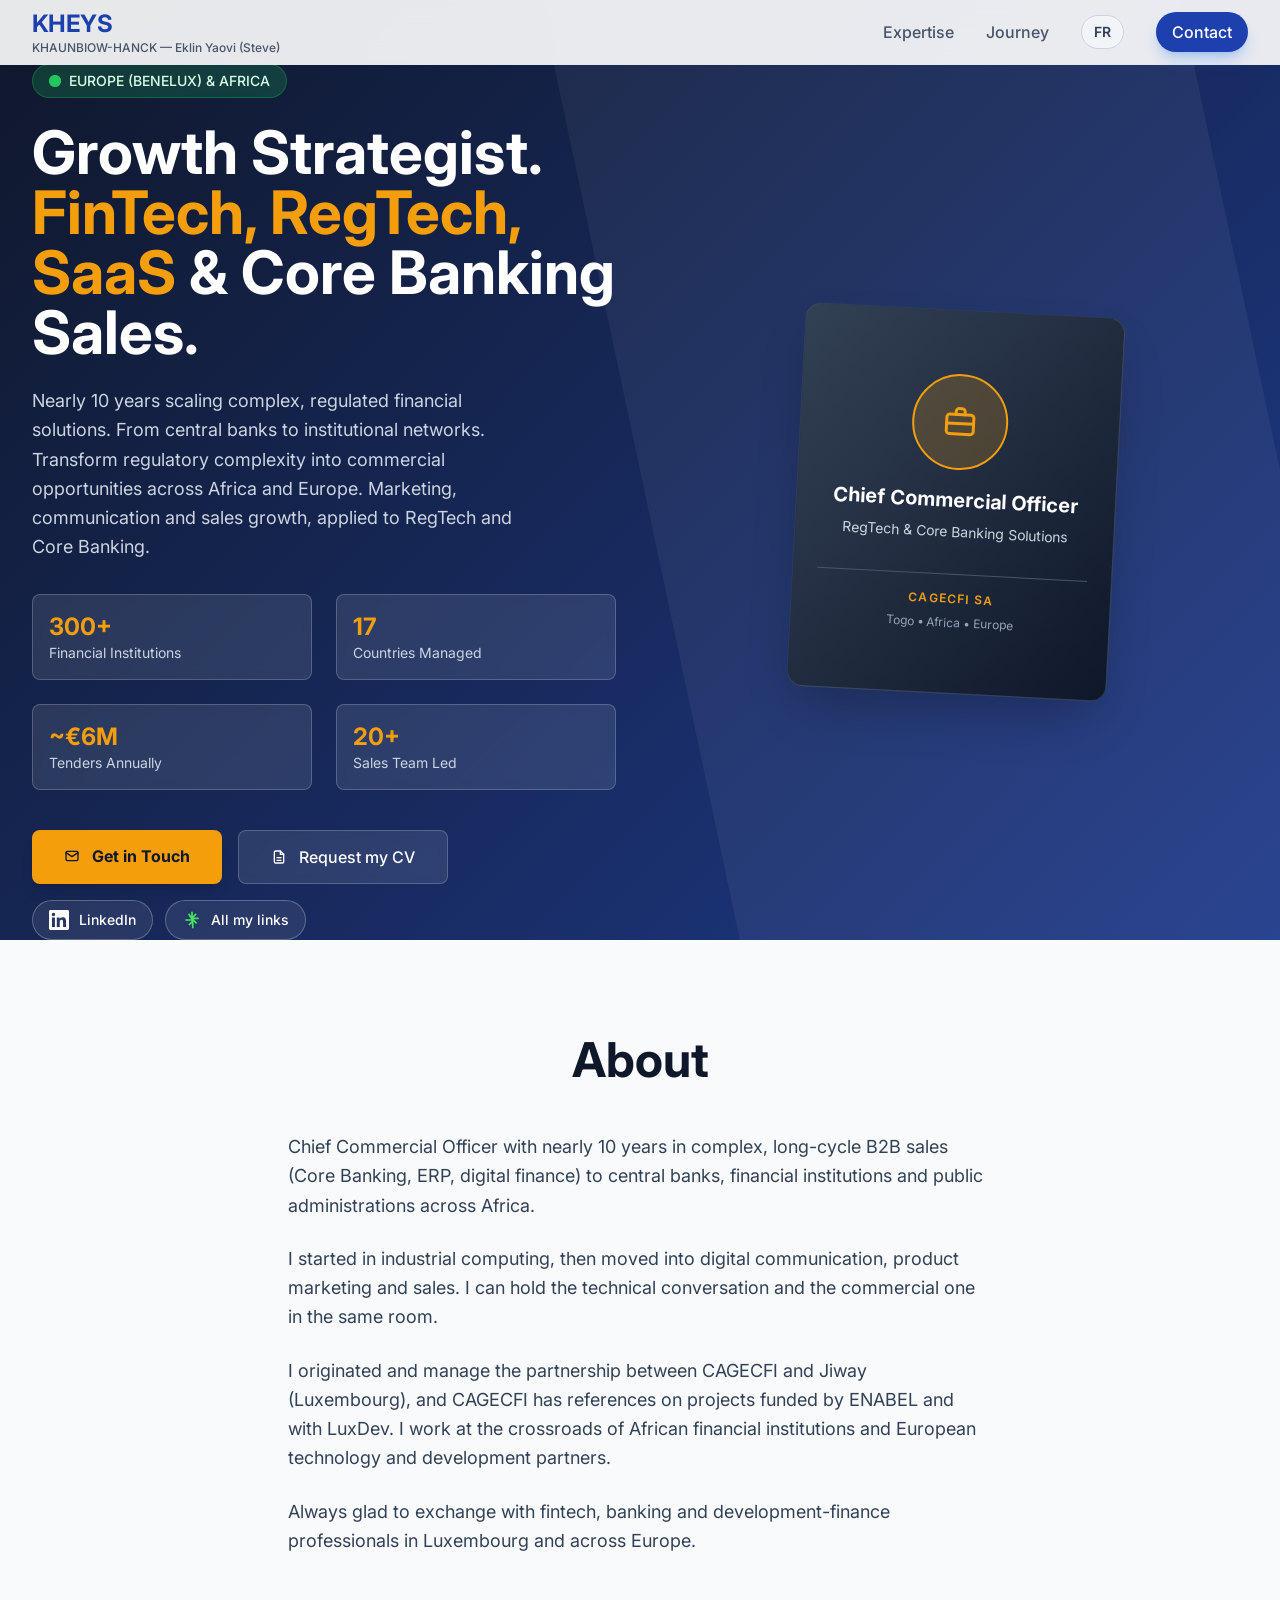
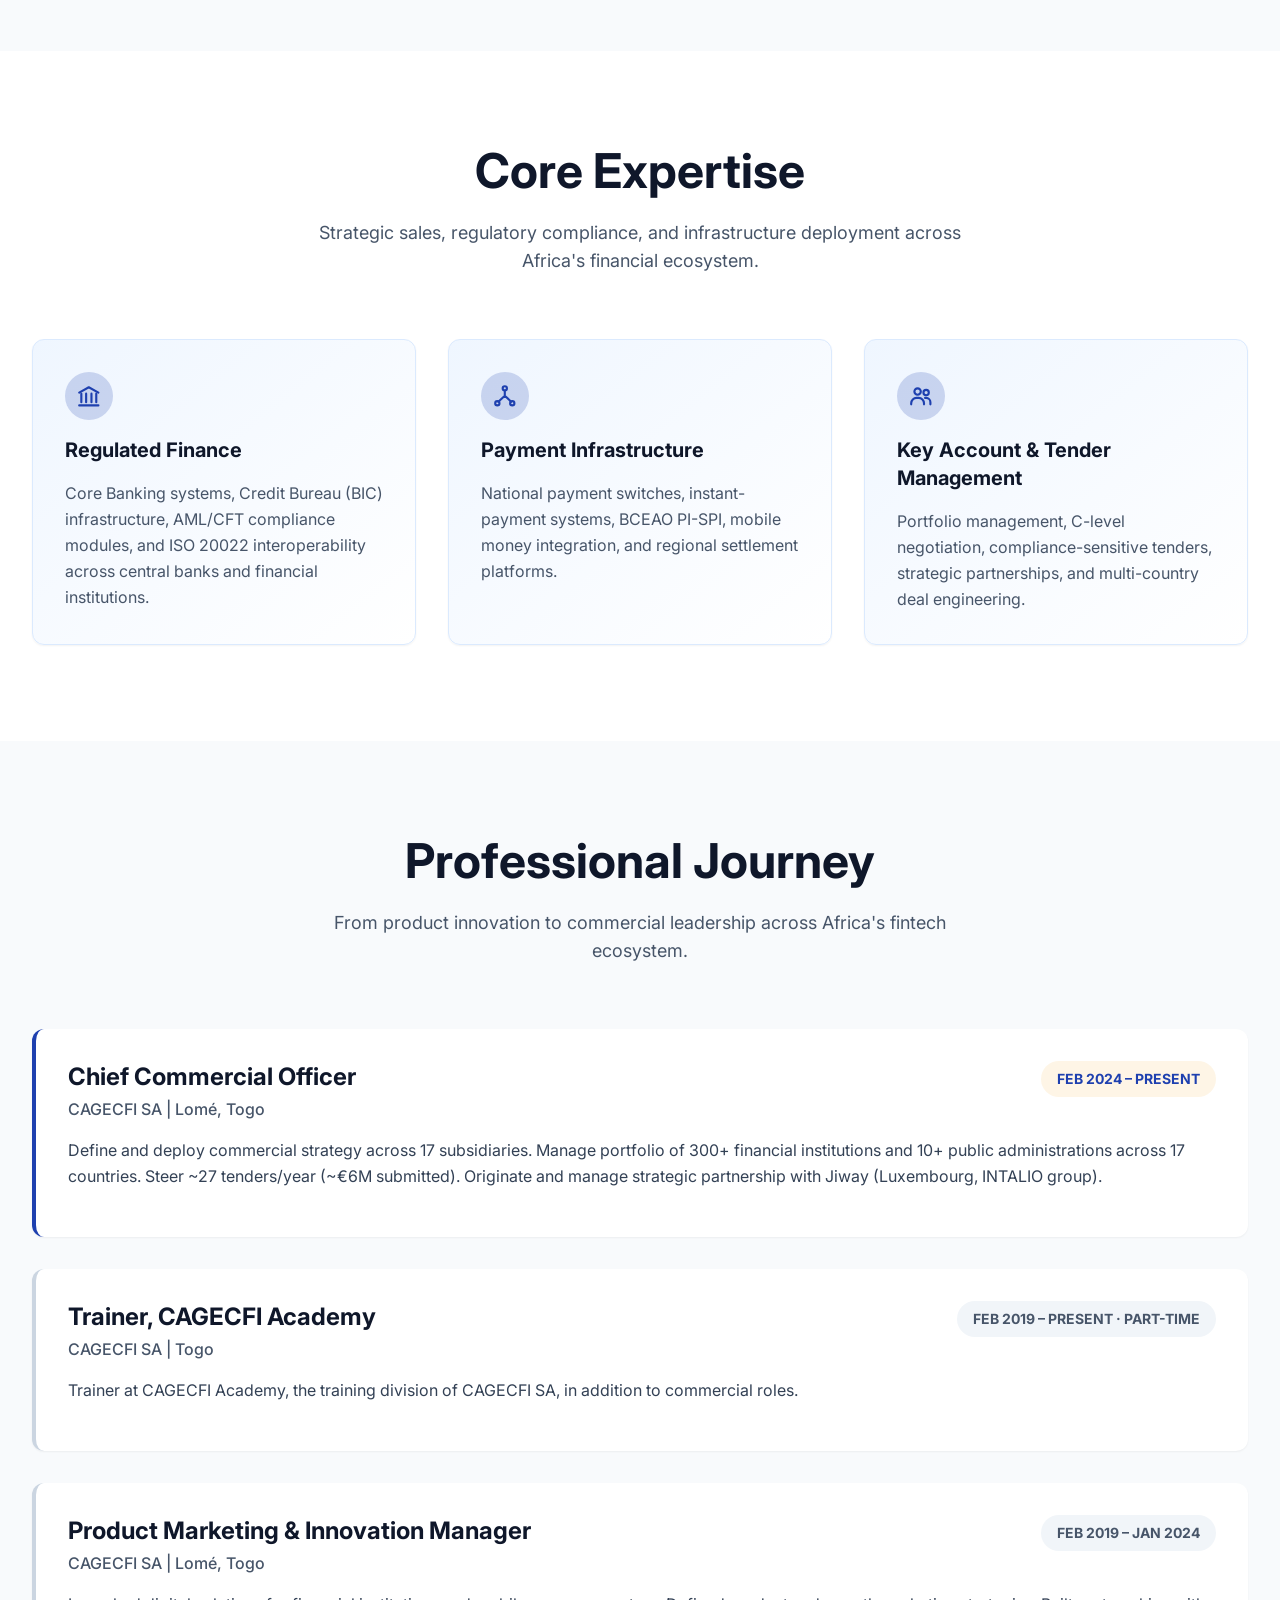
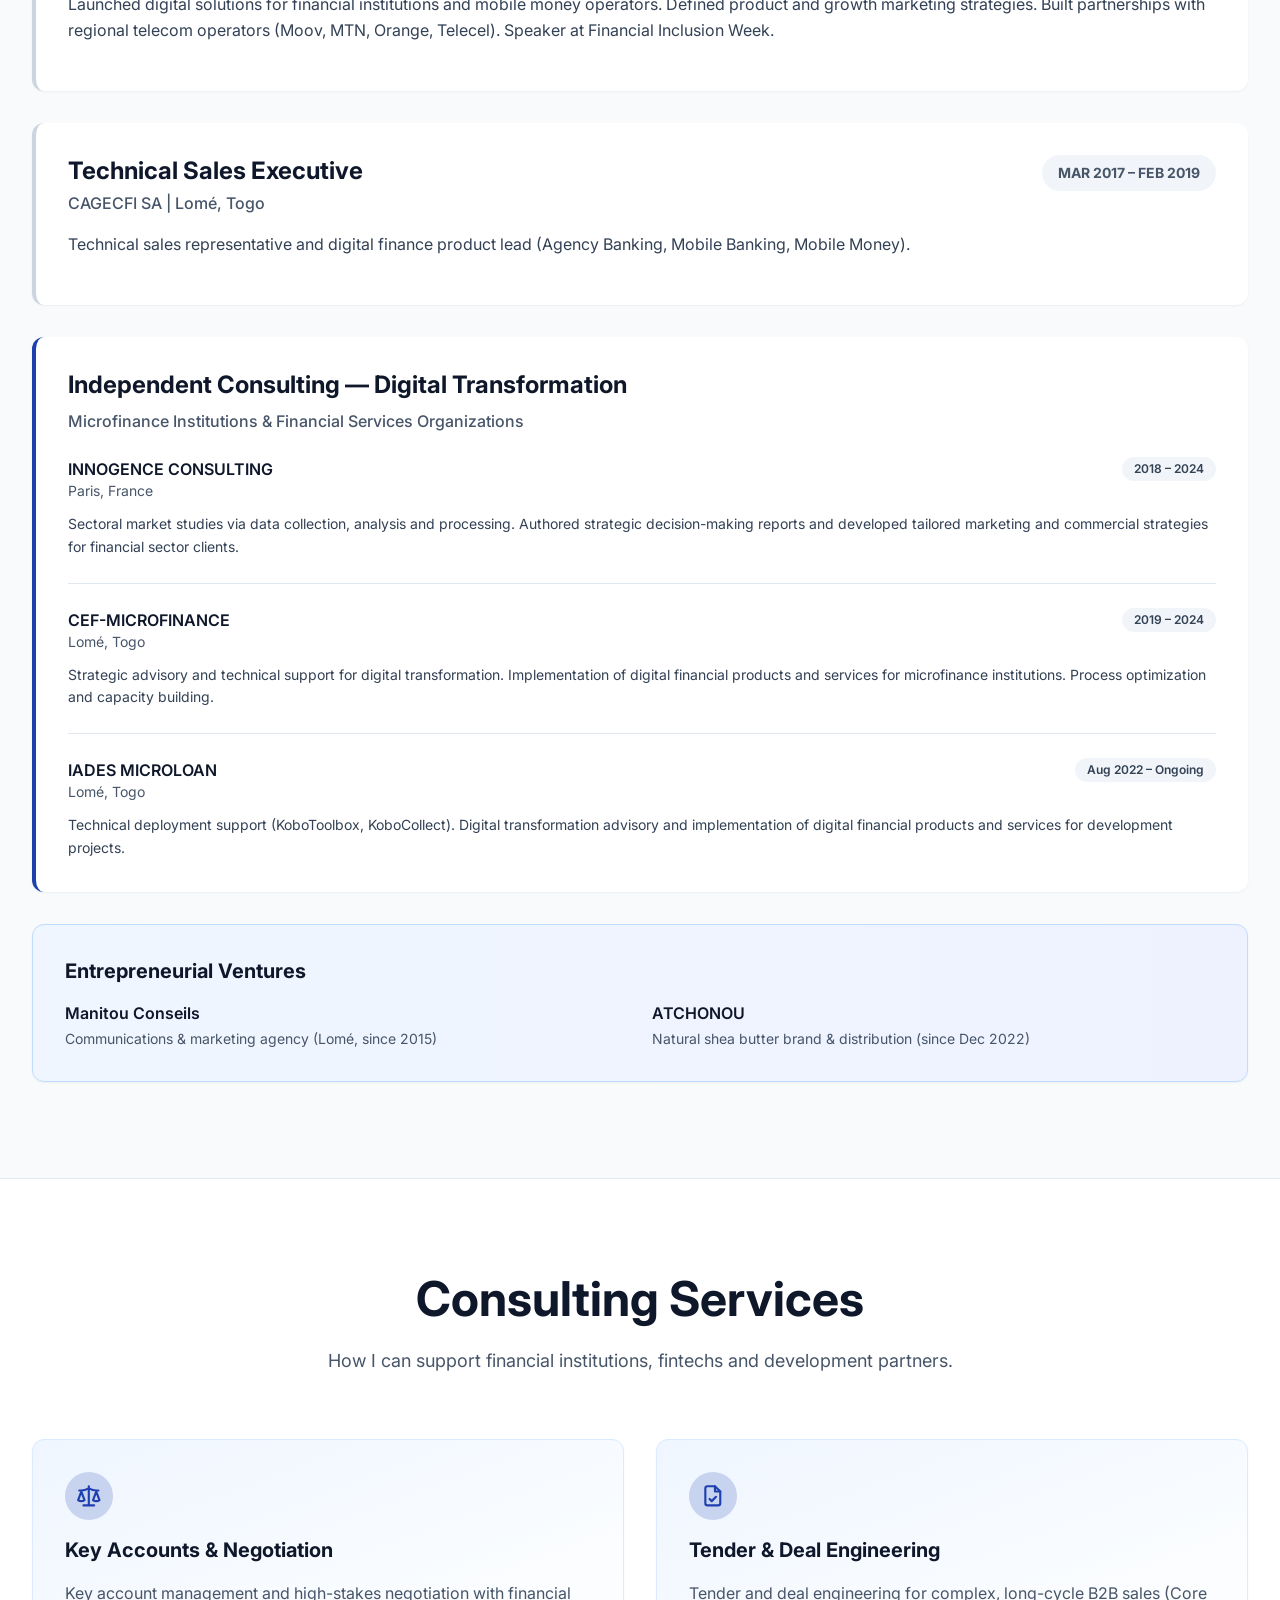
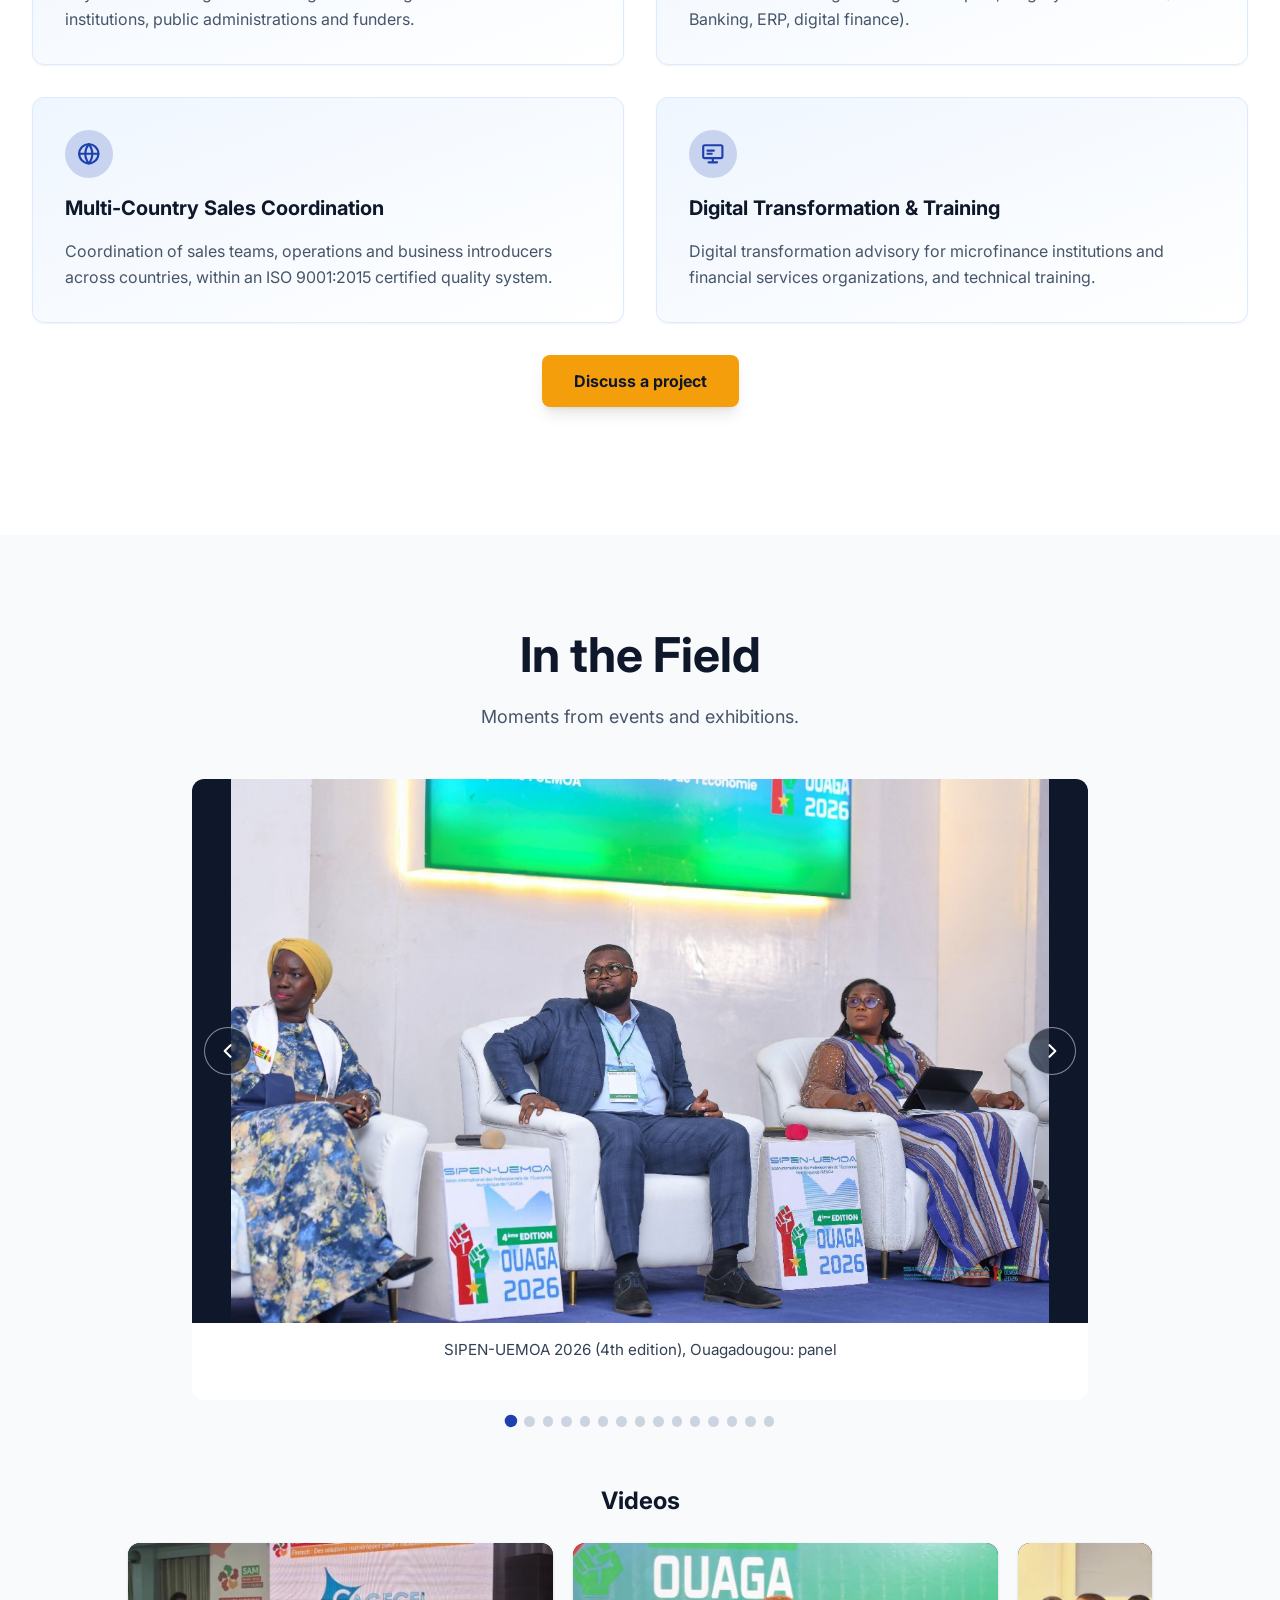
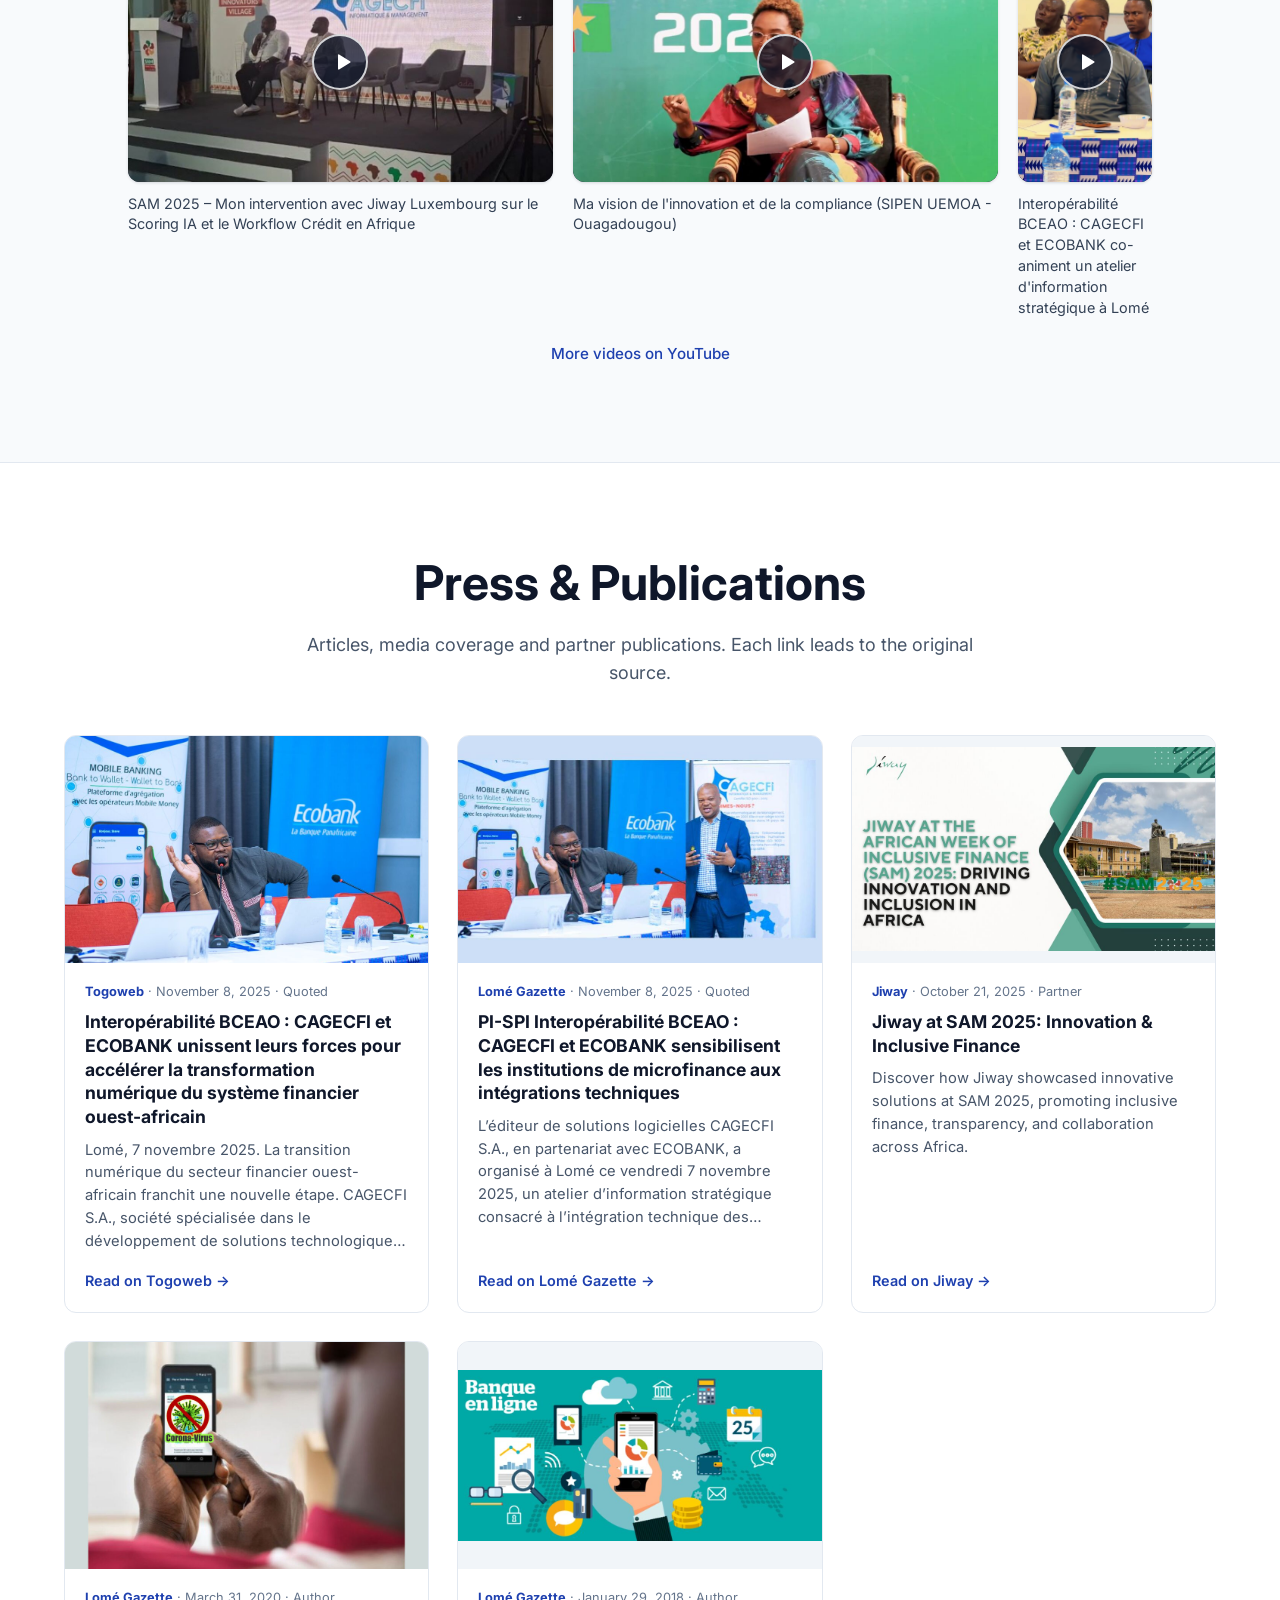
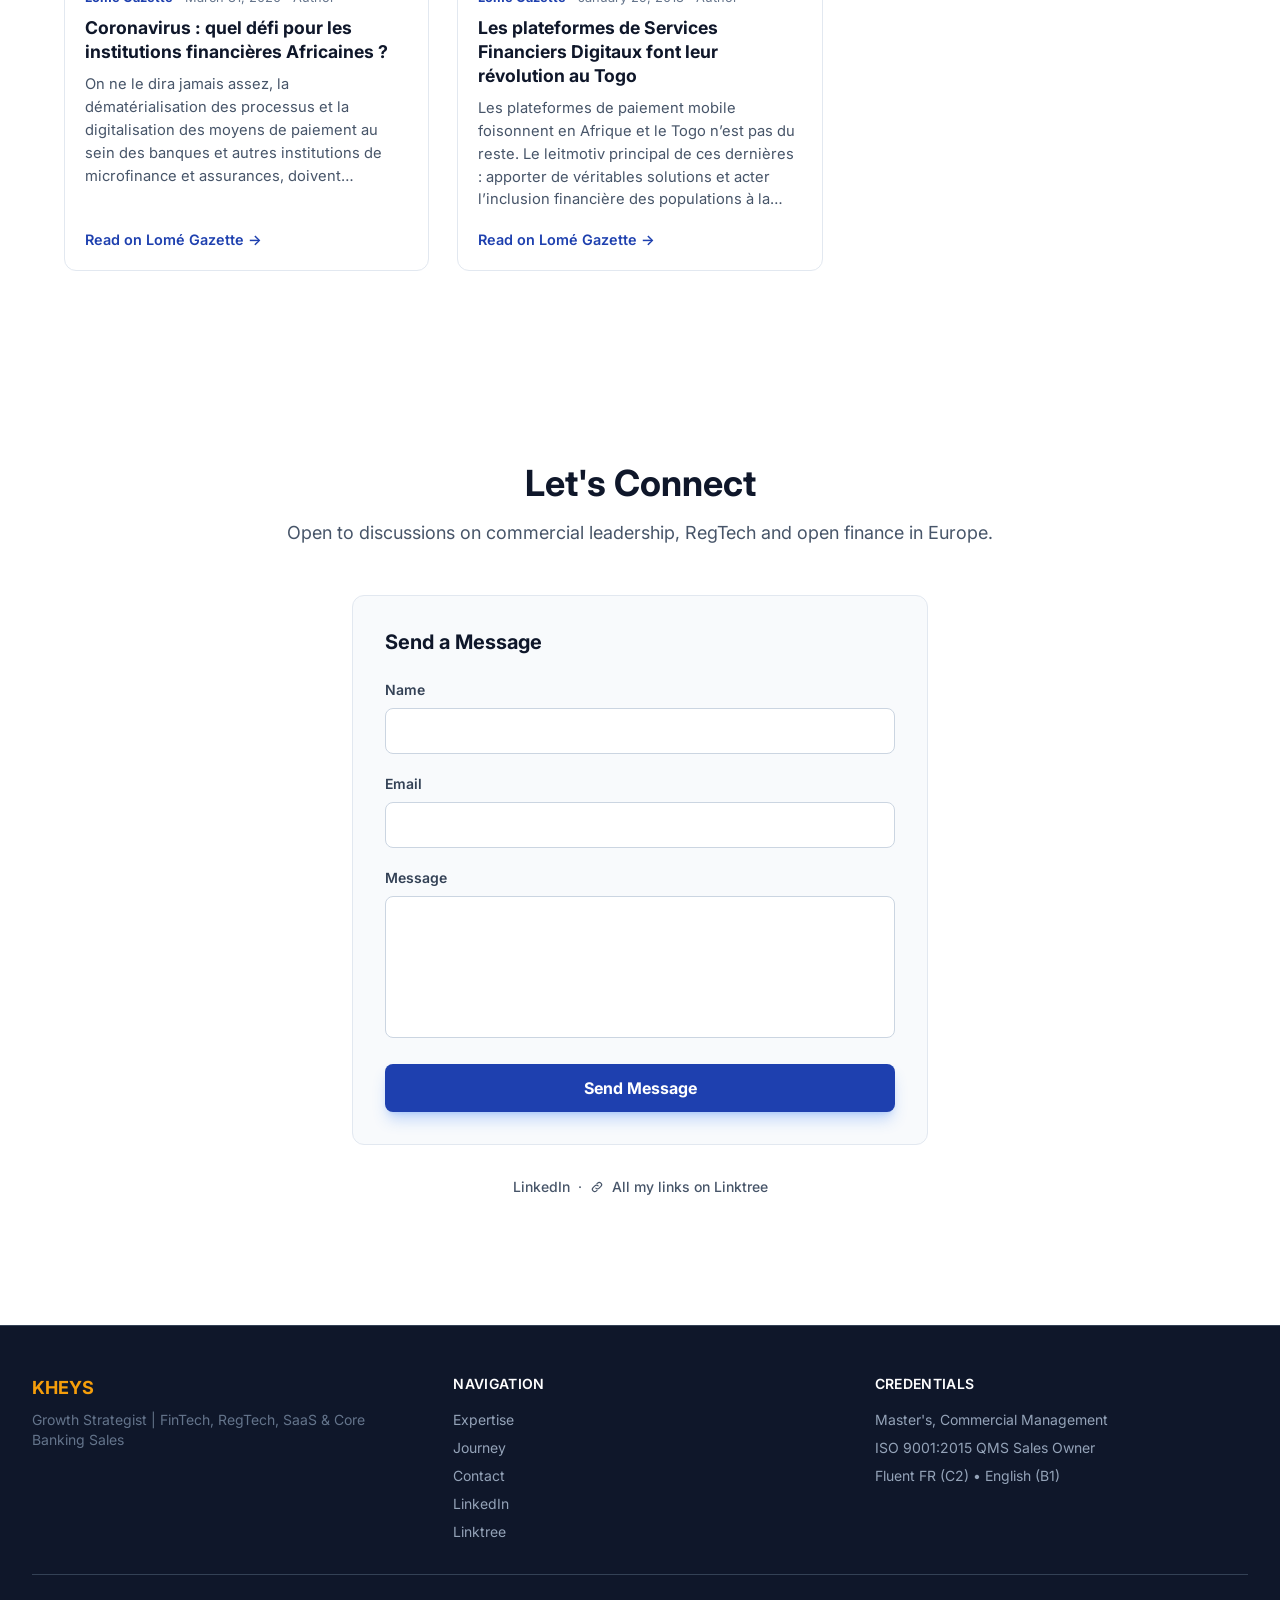
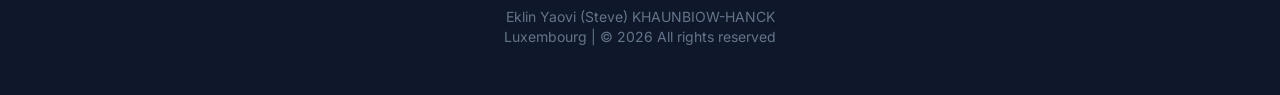
==== index.html @ a4caf7e9 "Titre du hero : Growth Strategist. FinTech, RegTech, SaaS & Core Banking Sales Co-Authored-By: Claud" ====
<!DOCTYPE html>
<html lang="en" class="scroll-smooth">
<head>
    <meta charset="UTF-8">
    <meta name="viewport" content="width=device-width, initial-scale=1.0">
    <title>KHEYS | Growth Strategist, FinTech, RegTech, SaaS & Core Banking Sales</title>
    <meta name="description" content="Eklin Yaovi KHAUNBIOW-HANCK. Chief Commercial Officer, Growth Strategist. Nearly 10 years in marketing, communication and sales growth for RegTech & Core Banking, selling to central banks and regulated institutions.">
    <link rel="canonical" href="https://eklin-hanck.pro/">
    <meta name="theme-color" content="#0f172a">

    <!-- Partage (Open Graph / Twitter) -->
    <meta property="og:type" content="website">
    <meta property="og:site_name" content="KHEYS">
    <meta property="og:title" content="KHEYS | Growth Strategist, FinTech, RegTech, SaaS & Core Banking Sales">
    <meta property="og:description" content="Eklin Yaovi KHAUNBIOW-HANCK. Chief Commercial Officer, Growth Strategist. Nearly 10 years in marketing, communication and sales growth for RegTech & Core Banking, selling to central banks and regulated institutions.">
    <meta property="og:url" content="https://eklin-hanck.pro/">
    <meta property="og:image" content="https://eklin-hanck.pro/og-image.png">
    <meta property="og:image:width" content="1200">
    <meta property="og:image:height" content="630">
    <meta property="og:locale" content="en_US">
    <meta property="og:locale:alternate" content="fr_FR">
    <meta name="twitter:card" content="summary_large_image">

    <link rel="icon" href="favicon.svg" type="image/svg+xml">
    <link rel="icon" href="favicon.ico" sizes="48x48">
    <link rel="apple-touch-icon" href="apple-touch-icon.png">

    <!-- Tailwind CSS (compilé) -->
    <link rel="stylesheet" href="tailwind.css?v=20261006">
    
    <!-- Google Fonts -->
    <link href="https://fonts.googleapis.com/css2?family=Inter:wght@300;400;600;700&display=swap" rel="stylesheet">

    <style>
        .fade-in-up {
            opacity: 0;
            transform: translateY(20px);
            transition: opacity 0.6s ease-out, transform 0.6s ease-out;
        }
        .visible {
            opacity: 1;
            transform: translateY(0);
        }
        .hero-bg {
            background: linear-gradient(135deg, #0f172a 0%, #1e3a8a 100%);
        }
        ::-webkit-scrollbar {
            width: 6px;
        }
        ::-webkit-scrollbar-track {
            background: #f1f5f9;
        }
        ::-webkit-scrollbar-thumb {
            background: #cbd5e1;
            border-radius: 3px;
        }
        html[lang="fr"] .inl [data-lang="fr"] { display: inline; }
        .ico { width: 1em; height: 1em; display: inline-block; vertical-align: -0.125em; flex: none; }
        .w-12 > .ico { font-size: 1.6rem; }
        .gal { position: relative; max-width: 56rem; margin: 0 auto; }
        .gal-track { display: flex; overflow-x: auto; scroll-snap-type: x mandatory; scroll-behavior: smooth; gap: 0; border-radius: 0.75rem; scrollbar-width: none; }
        .gal-track::-webkit-scrollbar { display: none; }
        .gal-track:focus-visible, .gal-nav:focus-visible, .gal-dot:focus-visible { outline: 2px solid #f59e0b; outline-offset: 2px; }
        .gal-slide { flex: 0 0 100%; scroll-snap-align: center; margin: 0; background: #fff; }
        .gal-frame { background: #0f172a; height: min(70vh, 34rem); display: flex; align-items: center; justify-content: center; }
        .gal-frame img { max-width: 100%; max-height: 100%; width: auto; height: auto; object-fit: contain; display: block; }
        .gal-slide figcaption { padding: 1rem 1.25rem; color: #334155; font-size: 0.95rem; line-height: 1.5; text-align: center; background: #fff; }
        .gal-nav { position: absolute; top: calc(min(70vh, 34rem) / 2 - 1.5rem); width: 3rem; height: 3rem; border-radius: 9999px; border: 1px solid rgba(255,255,255,0.5); background: rgba(15,23,42,0.65); color: #fff; display: flex; align-items: center; justify-content: center; cursor: pointer; font-size: 1.25rem; }
        .gal-nav:hover { background: rgba(15,23,42,0.85); }
        .gal-prev { left: 0.75rem; }
        .gal-next { right: 0.75rem; }
        .gal-dots { display: flex; justify-content: center; gap: 0.5rem; padding-top: 1rem; }
        .gal-dot { width: 0.65rem; height: 0.65rem; border-radius: 9999px; border: 0; background: #cbd5e1; cursor: pointer; padding: 0; }
        .gal-dot[aria-current="true"] { background: #1e40af; transform: scale(1.25); }
        @media (prefers-reduced-motion: reduce) { .gal-track { scroll-behavior: auto; } }
        .vid { max-width: 64rem; margin: 3.5rem auto 0; }
        .vid-h { text-align: center; font-size: 1.5rem; font-weight: 700; color: #0f172a; margin-bottom: 1.5rem; }
        .vid-grid { display: grid; grid-template-columns: 256fr 256fr 81fr; gap: 1.25rem; align-items: start; }
        .vid-card { min-width: 0; }
        .vid-media { position: relative; border-radius: 0.75rem; overflow: hidden; background: #0f172a; box-shadow: 0 1px 3px rgba(15,23,42,0.15); }
        .vid-landscape .vid-media { aspect-ratio: 16 / 9; }
        .vid-portrait .vid-media { aspect-ratio: 9 / 16; }
        .vid-play, .vid-media iframe { position: absolute; inset: 0; width: 100%; height: 100%; border: 0; display: block; }
        .vid-play img { width: 100%; height: 100%; object-fit: cover; display: block; transition: transform 0.3s; }
        .vid-play:hover img { transform: scale(1.03); }
        .vid-btn { position: absolute; left: 50%; top: 50%; width: 3.5rem; height: 3.5rem; margin: -1.75rem 0 0 -1.75rem; border-radius: 9999px; background: rgba(15,23,42,0.75); color: #fff; border: 2px solid rgba(255,255,255,0.8); display: flex; align-items: center; justify-content: center; transition: background 0.2s; }
        .vid-btn .vid-icon { width: 1.5rem; height: 1.5rem; margin-left: 0.15rem; }
        .vid-play:hover .vid-btn { background: #1e40af; }
        .vid-play:focus-visible { outline: 3px solid #f59e0b; outline-offset: -3px; }
        .vid-title { margin-top: 0.75rem; font-size: 0.9rem; line-height: 1.45; color: #334155; }
        .vid-more { text-align: center; margin-top: 1.5rem; font-size: 0.95rem; }
        .vid-more a { color: #1e40af; font-weight: 500; }
        .vid-more a:hover { text-decoration: underline; }
        @media (max-width: 760px) {
            .vid-grid { grid-template-columns: 1fr; gap: 1.75rem; }
            .vid-portrait { max-width: 15rem; margin: 0 auto; }
        }
        @media (prefers-reduced-motion: reduce) { .vid-play img, .vid-btn { transition: none; } .vid-play:hover img { transform: none; } }
        .press-grid { display: grid; grid-template-columns: repeat(auto-fit, minmax(min(100%, 19rem), 1fr)); gap: 1.75rem; max-width: 72rem; margin: 0 auto; }
        .press-card { display: flex; flex-direction: column; background: #fff; border: 1px solid #e2e8f0; border-radius: 0.75rem; overflow: hidden; transition: box-shadow 0.2s; min-width: 0; }
        .press-card:hover { box-shadow: 0 10px 24px rgba(15,23,42,0.12); }
        .press-img { display: block; aspect-ratio: 16 / 10; background: #e2e8f0; overflow: hidden; }
        .press-img img { width: 100%; height: 100%; object-fit: cover; display: block; }
        .press-fit { background: #f1f5f9; }
        .press-fit img { object-fit: contain; }
        .press-body { display: flex; flex-direction: column; gap: 0.6rem; padding: 1.25rem; flex: 1; }
        .press-meta { font-size: 0.8rem; color: #64748b; line-height: 1.4; }
        .press-src { font-weight: 700; color: #1e40af; }
        .press-title { font-size: 1.1rem; line-height: 1.35; font-weight: 700; color: #0f172a; }
        .press-title a { color: inherit; text-decoration: none; }
        .press-title a:hover { color: #1e40af; text-decoration: underline; }
        .press-lead { font-size: 0.92rem; line-height: 1.55; color: #475569; display: -webkit-box; -webkit-line-clamp: 5; -webkit-box-orient: vertical; overflow: hidden; }
        .press-more { margin-top: auto; padding-top: 0.5rem; font-size: 0.9rem; font-weight: 600; color: #1e40af; text-decoration: none; }
        .press-more:hover { text-decoration: underline; }
        .press-card a:focus-visible { outline: 2px solid #f59e0b; outline-offset: 2px; }
        .press-meta [data-lang], .press-more [data-lang] { display: none; }
        html[lang="en"] .press-meta [data-lang="en"], html[lang="en"] .press-more [data-lang="en"] { display: inline; }
        html[lang="fr"] .press-meta [data-lang="fr"], html[lang="fr"] .press-more [data-lang="fr"] { display: inline; }
        .about-col { max-width: 44rem; margin: 0 auto; }
        html[lang="fr"] .cta-c [data-lang="fr"] { display: inline-block; }
        .cta-c [data-lang="en"] { display: inline-block; }
        html[lang="fr"] .cta-c [data-lang="en"] { display: none; }
        .lt-row { display: flex; flex-wrap: wrap; gap: 0.75rem; }
        .lt-btn {
            display: inline-flex; align-items: center; gap: 0.6rem;
            padding: 0.55rem 1rem; border-radius: 9999px; cursor: pointer; text-decoration: none;
            color: #fff; font: inherit; font-size: 0.875rem; font-weight: 500;
            background: rgba(255,255,255,0.08); border: 1px solid rgba(255,255,255,0.25);
            transition: background 0.2s;
        }
        .lt-btn:hover { background: rgba(255,255,255,0.18); }
        .lt-btn:focus-visible { outline: 2px solid #f59e0b; outline-offset: 2px; }
        .lt-logo { width: 1.25rem; height: 1.25rem; flex: none; }
        @media (prefers-reduced-motion: reduce) { .lt-btn { transition: none; } }
        [data-lang="fr"] {
            display: none;
        }
        html[lang="fr"] [data-lang="fr"] {
            display: block;
        }
        html[lang="fr"] [data-lang="en"] {
            display: none;
        }
    </style>
</head>
<body class="bg-slate-50 text-slate-800 font-sans antialiased">

    <!-- NAVIGATION -->
    <nav class="fixed w-full z-50 bg-white/90 backdrop-blur-md shadow-sm border-b border-slate-200">
        <div class="max-w-7xl mx-auto px-4 sm:px-6 lg:px-8">
            <div class="flex justify-between h-16 items-center">
                <div class="flex-shrink-0 flex flex-col items-start">
                    <span class="font-bold text-2xl text-brand-primary tracking-tight">KHEYS</span>
                    <span class="text-xs text-slate-600 font-medium">KHAUNBIOW-HANCK — Eklin Yaovi (Steve)</span>
                </div>
                <div class="hidden md:flex space-x-8 items-center">
                    <a href="#expertise" class="text-slate-600 hover:text-brand-primary transition font-medium" data-lang="en">Expertise</a>
                    <a href="#expertise" class="text-slate-600 hover:text-brand-primary transition font-medium" data-lang="fr">Expertise</a>
                    
                    <a href="#parcours" class="text-slate-600 hover:text-brand-primary transition font-medium" data-lang="en">Journey</a>
                    <a href="#parcours" class="text-slate-600 hover:text-brand-primary transition font-medium" data-lang="fr">Parcours</a>
                    
                    <button id="lang-toggle" class="px-3 py-1.5 bg-slate-100 hover:bg-slate-200 rounded-full text-sm font-semibold text-slate-700 transition border border-slate-300">
                        FR
                    </button>
                    
                    <a href="#contact" class="px-4 py-2 rounded-full bg-brand-primary text-white font-medium hover:bg-blue-700 transition shadow-lg shadow-blue-500/30">
                        Contact
                    </a>
                </div>
                <div class="md:hidden flex items-center">
                    <button id="mobile-menu-btn" class="text-slate-600 hover:text-brand-primary focus:outline-none">
                        <svg class="ico text-2xl" viewBox="0 0 24 24" fill="none" stroke="currentColor" stroke-width="2" stroke-linecap="round" stroke-linejoin="round" aria-hidden="true" focusable="false"><path d="M4 6h16M4 12h16M4 18h16"/></svg>
                    </button>
                </div>
            </div>
        </div>
        <!-- Mobile Menu -->
        <div id="mobile-menu" class="hidden md:hidden bg-white border-t">
            <a href="#expertise" class="block px-4 py-3 text-slate-600 hover:bg-slate-50" data-lang="en">Expertise</a>
            <a href="#expertise" class="block px-4 py-3 text-slate-600 hover:bg-slate-50" data-lang="fr">Expertise</a>
            <a href="#parcours" class="block px-4 py-3 text-slate-600 hover:bg-slate-50" data-lang="en">Journey</a>
            <a href="#parcours" class="block px-4 py-3 text-slate-600 hover:bg-slate-50" data-lang="fr">Parcours</a>
            <a href="#contact" class="block px-4 py-3 text-brand-primary font-bold hover:bg-slate-50">Contact</a>
        </div>
    </nav>

    <!-- HERO SECTION -->
    <section class="hero-bg min-h-screen flex items-center pt-16 relative overflow-hidden">
        <div class="absolute top-0 right-0 w-1/2 h-full bg-white/5 skew-x-12 pointer-events-none"></div>
        
        <div class="max-w-7xl mx-auto px-4 sm:px-6 lg:px-8 relative z-10 w-full">
            <div class="grid md:grid-cols-2 gap-12 items-center">
                <div class="text-white fade-in-up">
                    <!-- Status Badge -->
                    <div class="inline-flex items-center gap-2 bg-green-500/20 border border-green-500/30 rounded-full px-4 py-1.5 mb-6 backdrop-blur-sm">
                        <span class="relative flex h-3 w-3">
                          <span class="animate-ping absolute inline-flex h-full w-full rounded-full bg-green-400 opacity-75"></span>
                          <span class="relative inline-flex rounded-full h-3 w-3 bg-green-500"></span>
                        </span>
                        <span class="text-sm font-medium text-green-100">EUROPE (BENELUX) &amp; AFRICA</span>
                    </div>

                    <!-- Hero Title EN -->
                    <h1 class="text-4xl md:text-5xl lg:text-6xl font-bold leading-tight mb-6" data-lang="en">
                        Growth Strategist. <span class="text-brand-accent">FinTech, RegTech, SaaS</span> & Core Banking Sales.
                    </h1>
                    <!-- Hero Title FR -->
                    <h1 class="text-4xl md:text-5xl lg:text-6xl font-bold leading-tight mb-6" data-lang="fr">
                        Stratège de Croissance. <span class="text-brand-accent">FinTech, RegTech, SaaS</span> & Ventes Core Banking.
                    </h1>

                    <!-- Hero Subtitle EN -->
                    <p class="text-lg text-slate-300 mb-8 max-w-lg leading-relaxed" data-lang="en">
                        Nearly 10 years scaling complex, regulated financial solutions. From central banks to institutional networks. Transform regulatory complexity into commercial opportunities across Africa and Europe. Marketing, communication and sales growth, applied to RegTech and Core Banking.
                    </p>
                    <!-- Hero Subtitle FR -->
                    <p class="text-lg text-slate-300 mb-8 max-w-lg leading-relaxed" data-lang="fr">
                        Près de 10 ans dans le déploiement de solutions financières complexes et régulées. Des banques centrales aux réseaux institutionnels. Transforme la complexité réglementaire en opportunités commerciales à travers l'Afrique et l'Europe. Marketing, communication et croissance commerciale, appliqués à la RegTech et au Core Banking.
                    </p>

                    <!-- Key Metrics -->
                    <div class="grid grid-cols-2 gap-6 mb-10">
                        <div class="bg-white/10 backdrop-blur-sm rounded-lg p-4 border border-white/20">
                            <p class="text-brand-accent font-bold text-2xl">300+</p>
                            <p class="text-slate-300 text-sm" data-lang="en">Financial Institutions</p>
                            <p class="text-slate-300 text-sm" data-lang="fr">Institutions Financières</p>
                        </div>
                        <div class="bg-white/10 backdrop-blur-sm rounded-lg p-4 border border-white/20">
                            <p class="text-brand-accent font-bold text-2xl">17</p>
                            <p class="text-slate-300 text-sm" data-lang="en">Countries Managed</p>
                            <p class="text-slate-300 text-sm" data-lang="fr">Pays Gérés</p>
                        </div>
                        <div class="bg-white/10 backdrop-blur-sm rounded-lg p-4 border border-white/20">
                            <p class="text-brand-accent font-bold text-2xl">~€6M</p>
                            <p class="text-slate-300 text-sm" data-lang="en">Tenders Annually</p>
                            <p class="text-slate-300 text-sm" data-lang="fr">Appels d'Offres Annuels</p>
                        </div>
                        <div class="bg-white/10 backdrop-blur-sm rounded-lg p-4 border border-white/20">
                            <p class="text-brand-accent font-bold text-2xl">20+</p>
                            <p class="text-slate-300 text-sm" data-lang="en">Sales Team Led</p>
                            <p class="text-slate-300 text-sm" data-lang="fr">Équipe Commerciale</p>
                        </div>
                    </div>

                    <div class="flex flex-col sm:flex-row gap-4">
                        <a href="#contact" class="px-8 py-3.5 rounded-lg bg-brand-accent text-brand-dark font-bold hover:bg-amber-400 transition shadow-lg text-center group" data-lang="en">
                            <svg class="ico mr-2" viewBox="0 0 24 24" fill="none" stroke="currentColor" stroke-width="2" stroke-linecap="round" stroke-linejoin="round" aria-hidden="true" focusable="false"><rect x="3" y="5" width="18" height="14" rx="2"/><path d="M3 7l9 6 9-6"/></svg> Get in Touch
                        </a>
                        <a href="#contact" class="px-8 py-3.5 rounded-lg bg-brand-accent text-brand-dark font-bold hover:bg-amber-400 transition shadow-lg text-center group" data-lang="fr">
                            <svg class="ico mr-2" viewBox="0 0 24 24" fill="none" stroke="currentColor" stroke-width="2" stroke-linecap="round" stroke-linejoin="round" aria-hidden="true" focusable="false"><rect x="3" y="5" width="18" height="14" rx="2"/><path d="M3 7l9 6 9-6"/></svg> Me Contacter
                        </a>
                        
                        <a href="#contact" data-cv-request class="px-8 py-3.5 rounded-lg bg-white/10 border border-white/20 text-white font-medium hover:bg-white/20 transition backdrop-blur-sm text-center" data-lang="en">
                            <svg class="ico mr-2" viewBox="0 0 24 24" fill="none" stroke="currentColor" stroke-width="2" stroke-linecap="round" stroke-linejoin="round" aria-hidden="true" focusable="false"><path d="M14 3H7a2 2 0 0 0-2 2v14a2 2 0 0 0 2 2h10a2 2 0 0 0 2-2V8z"/><path d="M14 3v5h5M9 13h6M9 17h6"/></svg> Request my CV
                        </a>
                        <a href="#contact" data-cv-request class="px-8 py-3.5 rounded-lg bg-white/10 border border-white/20 text-white font-medium hover:bg-white/20 transition backdrop-blur-sm text-center" data-lang="fr">
                            <svg class="ico mr-2" viewBox="0 0 24 24" fill="none" stroke="currentColor" stroke-width="2" stroke-linecap="round" stroke-linejoin="round" aria-hidden="true" focusable="false"><path d="M14 3H7a2 2 0 0 0-2 2v14a2 2 0 0 0 2 2h10a2 2 0 0 0 2-2V8z"/><path d="M14 3v5h5M9 13h6M9 17h6"/></svg> Demander mon CV
                        </a>
                    </div>
                    <div class="pt-4 lt-row">
                        <a href="https://www.linkedin.com/in/eklinhanck" target="_blank" rel="noopener noreferrer" class="lt-btn">
                            <svg class="lt-logo" viewBox="0 0 24 24" aria-hidden="true" focusable="false"><path fill="#ffffff" d="M20.447 20.452h-3.554v-5.569c0-1.328-.027-3.037-1.852-3.037-1.853 0-2.136 1.445-2.136 2.939v5.667H9.351V9h3.414v1.561h.046c.477-.9 1.637-1.85 3.37-1.85 3.601 0 4.267 2.37 4.267 5.455v6.286zM5.337 7.433a2.062 2.062 0 1 1 0-4.125 2.062 2.062 0 0 1 0 4.125zM7.119 20.452H3.555V9h3.564v11.452zM22.225 0H1.771C.792 0 0 .774 0 1.729v20.542C0 23.227.792 24 1.771 24h20.451C23.2 24 24 23.227 24 22.271V1.729C24 .774 23.2 0 22.222 0z"/></svg>
                            <span>LinkedIn</span>
                        </a>
                        <a href="https://linktr.ee/eklin_hanck" target="_blank" rel="noopener noreferrer" class="lt-btn">
                            <svg class="lt-logo" viewBox="0 0 24 24" aria-hidden="true" focusable="false"><path d="M11 2h2v5.2l3.3-3.3 1.4 1.4-3.7 3.7H20v2h-6.1l4.3 4.3-1.4 1.4-2.9-2.9V22h-2v-6.2l-2.9 2.9-1.4-1.4 4.3-4.3H4v-2h6.9L7.2 5.3l1.4-1.4L11 7.2z" fill="#43e660"/></svg>
                            <span data-lang="en">All my links</span><span data-lang="fr">Tous mes liens</span>
                        </a>
                    </div>
                </div>
                
                <div class="relative hidden md:block fade-in-up">
                    <div class="relative mx-auto w-80 h-96 bg-gradient-to-br from-slate-700 to-slate-900 rounded-2xl shadow-2xl border border-slate-600/50 p-6 flex flex-col items-center justify-center text-center transform rotate-3 hover:rotate-0 transition duration-500">
                        <div class="w-24 h-24 rounded-full bg-brand-accent/20 border-2 border-brand-accent mb-4 flex items-center justify-center">
                            <svg class="ico text-4xl text-brand-accent" viewBox="0 0 24 24" fill="none" stroke="currentColor" stroke-width="2" stroke-linecap="round" stroke-linejoin="round" aria-hidden="true" focusable="false"><rect x="3" y="7" width="18" height="13" rx="2"/><path d="M9 7V5a2 2 0 0 1 2-2h2a2 2 0 0 1 2 2v2M3 13h18"/></svg>
                        </div>
                        <h3 class="text-xl font-bold text-white mb-2">Chief Commercial Officer</h3>
                        <p class="text-slate-300 text-sm mb-4" data-lang="en">RegTech & Core Banking Solutions</p>
                        <p class="text-slate-300 text-sm mb-4" data-lang="fr">Solutions RegTech & Core Banking</p>
                        <div class="w-full border-t border-slate-600 pt-4 mt-4">
                            <p class="text-brand-accent text-xs font-semibold uppercase tracking-widest">CAGECFI SA</p>
                            <p class="text-slate-400 text-xs mt-2">Togo • Africa • Europe</p>
                        </div>
                    </div>
                </div>
            </div>
        </div>
    </section>

    <!-- ABOUT SECTION -->
    <section id="about" class="py-24 bg-slate-50">
        <div class="max-w-7xl mx-auto px-4 sm:px-6 lg:px-8">
            <div class="text-center mb-12">
                <h2 class="text-4xl md:text-5xl font-bold text-slate-900 mb-6" data-lang="en">About</h2>
                <h2 class="text-4xl md:text-5xl font-bold text-slate-900 mb-6" data-lang="fr">À propos</h2>
            </div>
            <div class="about-col space-y-6 text-lg text-slate-700 leading-relaxed">
                <div class="space-y-6" data-lang="en">
                    <p>Chief Commercial Officer with nearly 10 years in complex, long-cycle B2B sales (Core Banking, ERP, digital finance) to central banks, financial institutions and public administrations across Africa.</p>
                    <p>I started in industrial computing, then moved into digital communication, product marketing and sales. I can hold the technical conversation and the commercial one in the same room.</p>
                    <p>I originated and manage the partnership between CAGECFI and Jiway (Luxembourg), and CAGECFI has references on projects funded by ENABEL and with LuxDev. I work at the crossroads of African financial institutions and European technology and development partners.</p>
                    <p>Always glad to exchange with fintech, banking and development-finance professionals in Luxembourg and across Europe.</p>
                </div>
                <div class="space-y-6" data-lang="fr">
                    <p>Chief Commercial Officer avec près de 10 ans d'expérience dans la vente B2B complexe à cycle long (Core Banking, ERP, finance digitale) auprès de banques centrales, d'institutions financières et d'administrations publiques en Afrique.</p>
                    <p>J'ai débuté dans l'informatique industrielle, puis évolué vers la communication digitale, le marketing produit et la vente. Je peux tenir la conversation technique et la conversation commerciale dans la même salle.</p>
                    <p>J'ai initié et je gère le partenariat entre CAGECFI et Jiway (Luxembourg), et CAGECFI a des références sur des projets financés par ENABEL et avec LuxDev. Je travaille à la jonction entre les institutions financières africaines et les partenaires européens de technologie et de développement.</p>
                    <p>Toujours heureux d'échanger avec les professionnels de la fintech, de la banque et du financement du développement au Luxembourg et partout en Europe.</p>
                </div>
            </div>
        </div>
    </section>

    <!-- EXPERTISE SECTION -->
    <section id="expertise" class="py-24 bg-white">
        <div class="max-w-7xl mx-auto px-4 sm:px-6 lg:px-8">
            <div class="text-center mb-16">
                <h2 class="text-4xl md:text-5xl font-bold text-slate-900 mb-6" data-lang="en">Core Expertise</h2>
                <h2 class="text-4xl md:text-5xl font-bold text-slate-900 mb-6" data-lang="fr">Expertise Centrale</h2>
                <p class="text-lg text-slate-600 max-w-2xl mx-auto" data-lang="en">
                    Strategic sales, regulatory compliance, and infrastructure deployment across Africa's financial ecosystem.
                </p>
                <p class="text-lg text-slate-600 max-w-2xl mx-auto" data-lang="fr">
                    Ventes stratégiques, conformité réglementaire et déploiement d'infrastructure dans l'écosystème financier africain.
                </p>
            </div>

            <div class="grid md:grid-cols-3 gap-8">
                <!-- Card 1 -->
                <div class="bg-gradient-to-br from-blue-50 to-white p-8 rounded-xl shadow-sm border border-blue-100 hover:shadow-lg transition">
                    <div class="w-12 h-12 rounded-full bg-brand-primary/20 flex items-center justify-center mb-4">
                        <svg class="ico text-brand-primary text-xl" viewBox="0 0 24 24" fill="none" stroke="currentColor" stroke-width="2" stroke-linecap="round" stroke-linejoin="round" aria-hidden="true" focusable="false"><path d="M3 9l9-5 9 5"/><path d="M5 10v8M9.5 10v8M14.5 10v8M19 10v8M3 21h18"/></svg>
                    </div>
                    <h3 class="text-xl font-bold text-slate-900 mb-4" data-lang="en">Regulated Finance</h3>
                    <h3 class="text-xl font-bold text-slate-900 mb-4" data-lang="fr">Finance Régulée</h3>
                    <p class="text-slate-600 leading-relaxed" data-lang="en">
                        Core Banking systems, Credit Bureau (BIC) infrastructure, AML/CFT compliance modules, and ISO 20022 interoperability across central banks and financial institutions.
                    </p>
                    <p class="text-slate-600 leading-relaxed" data-lang="fr">
                        Systèmes Core Banking, infrastructure Bureau de Crédit (BIC), modules de conformité AML/CFT, et interopérabilité ISO 20022 aux banques centrales et institutions financières.
                    </p>
                </div>

                <!-- Card 2 -->
                <div class="bg-gradient-to-br from-blue-50 to-white p-8 rounded-xl shadow-sm border border-blue-100 hover:shadow-lg transition">
                    <div class="w-12 h-12 rounded-full bg-brand-primary/20 flex items-center justify-center mb-4">
                        <svg class="ico text-brand-primary text-xl" viewBox="0 0 24 24" fill="none" stroke="currentColor" stroke-width="2" stroke-linecap="round" stroke-linejoin="round" aria-hidden="true" focusable="false"><circle cx="12" cy="5" r="2"/><circle cx="5" cy="19" r="2"/><circle cx="19" cy="19" r="2"/><path d="M12 7v5M12 12l-6 5.5M12 12l6 5.5"/></svg>
                    </div>
                    <h3 class="text-xl font-bold text-slate-900 mb-4" data-lang="en">Payment Infrastructure</h3>
                    <h3 class="text-xl font-bold text-slate-900 mb-4" data-lang="fr">Infrastructure de Paiement</h3>
                    <p class="text-slate-600 leading-relaxed" data-lang="en">
                        National payment switches, instant-payment systems, BCEAO PI-SPI, mobile money integration, and regional settlement platforms.
                    </p>
                    <p class="text-slate-600 leading-relaxed" data-lang="fr">
                        Commutateurs de paiement nationaux, systèmes de paiement instantané, BCEAO PI-SPI, intégration mobile money et plateformes régionales de règlement.
                    </p>
                </div>

                <!-- Card 3 -->
                <div class="bg-gradient-to-br from-blue-50 to-white p-8 rounded-xl shadow-sm border border-blue-100 hover:shadow-lg transition">
                    <div class="w-12 h-12 rounded-full bg-brand-primary/20 flex items-center justify-center mb-4">
                        <svg class="ico text-brand-primary text-xl" viewBox="0 0 24 24" fill="none" stroke="currentColor" stroke-width="2" stroke-linecap="round" stroke-linejoin="round" aria-hidden="true" focusable="false"><circle cx="9" cy="8" r="3"/><path d="M3 20v-1a5 5 0 0 1 5-5h2a5 5 0 0 1 5 5v1"/><circle cx="17" cy="9" r="2.5"/><path d="M16 14h1a4 4 0 0 1 4 4v2"/></svg>
                    </div>
                    <h3 class="text-xl font-bold text-slate-900 mb-4" data-lang="en">Key Account & Tender Management</h3>
                    <h3 class="text-xl font-bold text-slate-900 mb-4" data-lang="fr">Gestion des Grands Comptes & Appels d'Offres</h3>
                    <p class="text-slate-600 leading-relaxed" data-lang="en">
                        Portfolio management, C-level negotiation, compliance-sensitive tenders, strategic partnerships, and multi-country deal engineering.
                    </p>
                    <p class="text-slate-600 leading-relaxed" data-lang="fr">
                        Gestion de portefeuille, négociation au niveau C, appels d'offres sensibles à la conformité, partenariats stratégiques et engineering commercial multi-pays.
                    </p>
                </div>
            </div>
        </div>
    </section>

    <!-- PARCOURS SECTION -->
    <section id="parcours" class="py-24 bg-slate-50">
        <div class="max-w-7xl mx-auto px-4 sm:px-6 lg:px-8">
            <div class="text-center mb-16">
                <h2 class="text-4xl md:text-5xl font-bold text-slate-900 mb-6" data-lang="en">Professional Journey</h2>
                <h2 class="text-4xl md:text-5xl font-bold text-slate-900 mb-6" data-lang="fr">Parcours Professionnel</h2>
                <p class="text-lg text-slate-600 max-w-2xl mx-auto" data-lang="en">
                    From product innovation to commercial leadership across Africa's fintech ecosystem.
                </p>
                <p class="text-lg text-slate-600 max-w-2xl mx-auto" data-lang="fr">
                    De l'innovation produit au leadership commercial dans l'écosystème fintech africain.
                </p>
            </div>

            <div class="space-y-8">
                <!-- Role 1: CCO -->
                <div class="bg-white p-8 rounded-xl shadow-sm border-l-4 border-brand-primary hover:shadow-lg transition">
                    <div class="flex flex-col md:flex-row justify-between items-start mb-4">
                        <div>
                            <h3 class="text-2xl font-bold text-slate-900">Chief Commercial Officer</h3>
                            <p class="text-slate-600 font-medium mt-1">CAGECFI SA | Lomé, Togo</p>
                        </div>
                        <div class="mt-4 md:mt-0 px-4 py-2 bg-brand-accent/10 text-brand-primary rounded-full text-sm font-bold uppercase">
                            Feb 2024 – Present
                        </div>
                    </div>
                    <p class="text-slate-700 leading-relaxed mb-4" data-lang="en">
                        Define and deploy commercial strategy across 17 subsidiaries. Manage portfolio of 300+ financial institutions and 10+ public administrations across 17 countries. Steer ~27 tenders/year (~€6M submitted). Originate and manage strategic partnership with Jiway (Luxembourg, INTALIO group).
                    </p>
                    <p class="text-slate-700 leading-relaxed mb-4" data-lang="fr">
                        Définir et déployer la stratégie commerciale dans 17 filiales. Gérer un portefeuille de 300+ institutions financières et 10+ administrations publiques dans 17 pays. Piloter ~27 appels d'offres/an (~€6M soumis). Originer et gérer le partenariat stratégique avec Jiway (Luxembourg, groupe INTALIO).
                    </p>
                </div>

                <!-- Role: Trainer -->
                <div class="bg-white p-8 rounded-xl shadow-sm border-l-4 border-slate-300 hover:shadow-lg transition">
                    <div class="flex flex-col md:flex-row justify-between items-start mb-4">
                        <div>
                            <h3 class="text-2xl font-bold text-slate-900" data-lang="en">Trainer, CAGECFI Academy</h3>
                            <h3 class="text-2xl font-bold text-slate-900" data-lang="fr">Formateur, CAGECFI Academy</h3>
                            <p class="text-slate-600 font-medium mt-1">CAGECFI SA | Togo</p>
                        </div>
                        <div class="mt-4 md:mt-0 px-4 py-2 bg-slate-100 text-slate-600 rounded-full text-sm font-bold uppercase">
                            Feb 2019 – Present · Part-time
                        </div>
                    </div>
                    <p class="text-slate-700 leading-relaxed mb-4" data-lang="en">
                        Trainer at CAGECFI Academy, the training division of CAGECFI SA, in addition to commercial roles.
                    </p>
                    <p class="text-slate-700 leading-relaxed mb-4" data-lang="fr">
                        Formateur à CAGECFI Academy, le pôle de formation de CAGECFI SA, en parallèle des fonctions commerciales.
                    </p>
                </div>

                <!-- Role 2: Product Marketing -->
                <div class="bg-white p-8 rounded-xl shadow-sm border-l-4 border-slate-300 hover:shadow-lg transition">
                    <div class="flex flex-col md:flex-row justify-between items-start mb-4">
                        <div>
                            <h3 class="text-2xl font-bold text-slate-900" data-lang="en">Product Marketing & Innovation Manager</h3>
                            <h3 class="text-2xl font-bold text-slate-900" data-lang="fr">Responsable Marketing Produit & Innovation</h3>
                            <p class="text-slate-600 font-medium mt-1">CAGECFI SA | Lomé, Togo</p>
                        </div>
                        <div class="mt-4 md:mt-0 px-4 py-2 bg-slate-100 text-slate-600 rounded-full text-sm font-bold uppercase">
                            Feb 2019 – Jan 2024
                        </div>
                    </div>
                    <p class="text-slate-700 leading-relaxed mb-4" data-lang="en">
                        Launched digital solutions for financial institutions and mobile money operators. Defined product and growth marketing strategies. Built partnerships with regional telecom operators (Moov, MTN, Orange, Telecel). Speaker at Financial Inclusion Week.
                    </p>
                    <p class="text-slate-700 leading-relaxed mb-4" data-lang="fr">
                        Lancé des solutions numériques pour institutions financières et opérateurs mobile money. Défini des stratégies de marketing produit et croissance. Construit des partenariats avec opérateurs télécom régionaux. Conférencier à la Semaine de l'Inclusion Financière.
                    </p>
                </div>

                <!-- Role: Technical Sales Executive -->
                <div class="bg-white p-8 rounded-xl shadow-sm border-l-4 border-slate-300 hover:shadow-lg transition">
                    <div class="flex flex-col md:flex-row justify-between items-start mb-4">
                        <div>
                            <h3 class="text-2xl font-bold text-slate-900" data-lang="en">Technical Sales Executive</h3>
                            <h3 class="text-2xl font-bold text-slate-900" data-lang="fr">Technico-commercial</h3>
                            <p class="text-slate-600 font-medium mt-1">CAGECFI SA | Lomé, Togo</p>
                        </div>
                        <div class="mt-4 md:mt-0 px-4 py-2 bg-slate-100 text-slate-600 rounded-full text-sm font-bold uppercase">
                            Mar 2017 – Feb 2019
                        </div>
                    </div>
                    <p class="text-slate-700 leading-relaxed mb-4" data-lang="en">
                        Technical sales representative and digital finance product lead (Agency Banking, Mobile Banking, Mobile Money).
                    </p>
                    <p class="text-slate-700 leading-relaxed mb-4" data-lang="fr">
                        Technico-commercial et responsable produit finance digitale (Agency Banking, Mobile Banking, Mobile Money).
                    </p>
                </div>

                <!-- Consulting Experience -->
                <div class="bg-white p-8 rounded-xl shadow-sm border-l-4 border-brand-primary hover:shadow-lg transition">
                    <div class="mb-6">
                        <h3 class="text-2xl font-bold text-slate-900 mb-2" data-lang="en">Independent Consulting — Digital Transformation</h3>
                        <h3 class="text-2xl font-bold text-slate-900 mb-2" data-lang="fr">Conseil Indépendant — Transformation Numérique</h3>
                        <p class="text-slate-600 font-medium" data-lang="en">Microfinance Institutions & Financial Services Organizations</p>
                        <p class="text-slate-600 font-medium" data-lang="fr">Institutions de Microfinance & Organisations de Services Financiers</p>
                    </div>
                    <div class="space-y-6">
                        <!-- INNOGENCE -->
                        <div class="border-b border-slate-200 pb-6 last:border-b-0 last:pb-0">
                            <div class="flex justify-between items-start mb-3">
                                <div>
                                    <p class="font-semibold text-slate-900">INNOGENCE CONSULTING</p>
                                    <p class="text-sm text-slate-600">Paris, France</p>
                                </div>
                                <span class="text-xs bg-slate-100 text-slate-700 px-3 py-1 rounded-full font-semibold">2018 – 2024</span>
                            </div>
                            <p class="text-slate-700 text-sm leading-relaxed" data-lang="en">
                                Sectoral market studies via data collection, analysis and processing. Authored strategic decision-making reports and developed tailored marketing and commercial strategies for financial sector clients.
                            </p>
                            <p class="text-slate-700 text-sm leading-relaxed" data-lang="fr">
                                Études de marché sectorielles via collecte, analyse et traitement de données. Rédigé des rapports d'aide à la décision et développé des stratégies marketing et commerciales adaptées pour clients du secteur financier.
                            </p>
                        </div>

                        <!-- CEF-MICROFINANCE -->
                        <div class="border-b border-slate-200 pb-6 last:border-b-0 last:pb-0">
                            <div class="flex justify-between items-start mb-3">
                                <div>
                                    <p class="font-semibold text-slate-900">CEF-MICROFINANCE</p>
                                    <p class="text-sm text-slate-600">Lomé, Togo</p>
                                </div>
                                <span class="text-xs bg-slate-100 text-slate-700 px-3 py-1 rounded-full font-semibold">2019 – 2024</span>
                            </div>
                            <p class="text-slate-700 text-sm leading-relaxed" data-lang="en">
                                Strategic advisory and technical support for digital transformation. Implementation of digital financial products and services for microfinance institutions. Process optimization and capacity building.
                            </p>
                            <p class="text-slate-700 text-sm leading-relaxed" data-lang="fr">
                                Conseil stratégique et appui technique pour transformation numérique. Implémentation de produits et services financiers numériques pour institutions de microfinance. Optimisation de processus et renforcement des capacités.
                            </p>
                        </div>

                        <!-- IADES MICROLOAN -->
                        <div class="border-b border-slate-200 pb-6 last:border-b-0 last:pb-0">
                            <div class="flex justify-between items-start mb-3">
                                <div>
                                    <p class="font-semibold text-slate-900">IADES MICROLOAN</p>
                                    <p class="text-sm text-slate-600">Lomé, Togo</p>
                                </div>
                                <span class="text-xs bg-slate-100 text-slate-700 px-3 py-1 rounded-full font-semibold">Aug 2022 – Ongoing</span>
                            </div>
                            <p class="text-slate-700 text-sm leading-relaxed" data-lang="en">
                                Technical deployment support (KoboToolbox, KoboCollect). Digital transformation advisory and implementation of digital financial products and services for development projects.
                            </p>
                            <p class="text-slate-700 text-sm leading-relaxed" data-lang="fr">
                                Appui technique au déploiement (KoboToolbox, KoboCollect). Conseil en transformation numérique et implémentation de produits et services financiers numériques pour projets de développement.
                            </p>
                        </div>
                    </div>
                </div>

                <!-- Entrepreneurial Ventures -->
                <div class="bg-gradient-to-r from-blue-50 to-indigo-50 p-8 rounded-xl shadow-sm border border-blue-200">
                    <h3 class="text-xl font-bold text-slate-900 mb-4" data-lang="en">Entrepreneurial Ventures</h3>
                    <h3 class="text-xl font-bold text-slate-900 mb-4" data-lang="fr">Ventures Entrepreneuriales</h3>
                    <div class="grid md:grid-cols-2 gap-6">
                        <div>
                            <p class="font-semibold text-slate-900">Manitou Conseils</p>
                            <p class="text-sm text-slate-600 mt-1" data-lang="en">Communications & marketing agency (Lomé, since 2015)</p>
                            <p class="text-sm text-slate-600 mt-1" data-lang="fr">Agence de communication & marketing (Lomé, depuis 2015)</p>
                        </div>
                        <div>
                            <p class="font-semibold text-slate-900">ATCHONOU</p>
                            <p class="text-sm text-slate-600 mt-1" data-lang="en">Natural shea butter brand & distribution (since Dec 2022)</p>
                            <p class="text-sm text-slate-600 mt-1" data-lang="fr">Marque de beurre de karité naturel & distribution (depuis déc 2022)</p>
                        </div>
                    </div>
                </div>
            </div>
        </div>
    </section>

    <!-- SERVICES SECTION -->
    <section id="services" class="py-24 bg-white border-t border-slate-200">
        <div class="max-w-7xl mx-auto px-4 sm:px-6 lg:px-8">
            <div class="text-center mb-16">
                <h2 class="text-4xl md:text-5xl font-bold text-slate-900 mb-6" data-lang="en">Consulting Services</h2>
                <h2 class="text-4xl md:text-5xl font-bold text-slate-900 mb-6" data-lang="fr">Services de Conseil</h2>
                <p class="text-lg text-slate-600 max-w-2xl mx-auto" data-lang="en">
                    How I can support financial institutions, fintechs and development partners.
                </p>
                <p class="text-lg text-slate-600 max-w-2xl mx-auto" data-lang="fr">
                    Comment je peux accompagner les institutions financières, les fintechs et les partenaires de développement.
                </p>
            </div>
            <div class="grid md:grid-cols-2 gap-8">
                <div class="bg-gradient-to-br from-blue-50 to-white p-8 rounded-xl shadow-sm border border-blue-100 hover:shadow-lg transition">
                    <div class="w-12 h-12 rounded-full bg-brand-primary/20 flex items-center justify-center mb-4">
                        <svg class="ico text-brand-primary text-xl" viewBox="0 0 24 24" fill="none" stroke="currentColor" stroke-width="2" stroke-linecap="round" stroke-linejoin="round" aria-hidden="true" focusable="false"><path d="M12 3v18M3 7h2c2 0 5-1 7-2 2 1 5 2 7 2h2M7 21h10"/><path d="M2 16l3-8 3 8c-.87.65-1.92 1-3 1s-2.13-.35-3-1z"/><path d="M16 16l3-8 3 8c-.87.65-1.92 1-3 1s-2.13-.35-3-1z"/></svg>
                    </div>
                    <h3 class="text-xl font-bold text-slate-900 mb-4" data-lang="en">Key Accounts & Negotiation</h3>
                    <h3 class="text-xl font-bold text-slate-900 mb-4" data-lang="fr">Grands Comptes & Négociation</h3>
                    <p class="text-slate-600 leading-relaxed" data-lang="en">Key account management and high-stakes negotiation with financial institutions, public administrations and funders.</p>
                    <p class="text-slate-600 leading-relaxed" data-lang="fr">Gestion de grands comptes et négociation à fort enjeu avec des institutions financières, des administrations publiques et des bailleurs.</p>
                </div>
                <div class="bg-gradient-to-br from-blue-50 to-white p-8 rounded-xl shadow-sm border border-blue-100 hover:shadow-lg transition">
                    <div class="w-12 h-12 rounded-full bg-brand-primary/20 flex items-center justify-center mb-4">
                        <svg class="ico text-brand-primary text-xl" viewBox="0 0 24 24" fill="none" stroke="currentColor" stroke-width="2" stroke-linecap="round" stroke-linejoin="round" aria-hidden="true" focusable="false"><path d="M14 3H7a2 2 0 0 0-2 2v14a2 2 0 0 0 2 2h10a2 2 0 0 0 2-2V8z"/><path d="M14 3v5h5M9 15l2 2 4-4"/></svg>
                    </div>
                    <h3 class="text-xl font-bold text-slate-900 mb-4" data-lang="en">Tender & Deal Engineering</h3>
                    <h3 class="text-xl font-bold text-slate-900 mb-4" data-lang="fr">Ingénierie d'Appels d'Offres & de Deals</h3>
                    <p class="text-slate-600 leading-relaxed" data-lang="en">Tender and deal engineering for complex, long-cycle B2B sales (Core Banking, ERP, digital finance).</p>
                    <p class="text-slate-600 leading-relaxed" data-lang="fr">Ingénierie d'appels d'offres et de deals pour des ventes B2B complexes à cycle long (Core Banking, ERP, finance digitale).</p>
                </div>
                <div class="bg-gradient-to-br from-blue-50 to-white p-8 rounded-xl shadow-sm border border-blue-100 hover:shadow-lg transition">
                    <div class="w-12 h-12 rounded-full bg-brand-primary/20 flex items-center justify-center mb-4">
                        <svg class="ico text-brand-primary text-xl" viewBox="0 0 24 24" fill="none" stroke="currentColor" stroke-width="2" stroke-linecap="round" stroke-linejoin="round" aria-hidden="true" focusable="false"><circle cx="12" cy="12" r="9"/><path d="M3 12h18M12 3a14 14 0 0 1 0 18M12 3a14 14 0 0 0 0 18"/></svg>
                    </div>
                    <h3 class="text-xl font-bold text-slate-900 mb-4" data-lang="en">Multi-Country Sales Coordination</h3>
                    <h3 class="text-xl font-bold text-slate-900 mb-4" data-lang="fr">Coordination Commerciale Multi-Pays</h3>
                    <p class="text-slate-600 leading-relaxed" data-lang="en">Coordination of sales teams, operations and business introducers across countries, within an ISO 9001:2015 certified quality system.</p>
                    <p class="text-slate-600 leading-relaxed" data-lang="fr">Coordination d'équipes commerciales, d'opérations et d'apporteurs d'affaires dans plusieurs pays, au sein d'un système qualité certifié ISO 9001:2015.</p>
                </div>
                <div class="bg-gradient-to-br from-blue-50 to-white p-8 rounded-xl shadow-sm border border-blue-100 hover:shadow-lg transition">
                    <div class="w-12 h-12 rounded-full bg-brand-primary/20 flex items-center justify-center mb-4">
                        <svg class="ico text-brand-primary text-xl" viewBox="0 0 24 24" fill="none" stroke="currentColor" stroke-width="2" stroke-linecap="round" stroke-linejoin="round" aria-hidden="true" focusable="false"><rect x="3" y="4" width="18" height="12" rx="1.5"/><path d="M8 20h8M12 16v4M7 9h6M7 12h4"/></svg>
                    </div>
                    <h3 class="text-xl font-bold text-slate-900 mb-4" data-lang="en">Digital Transformation & Training</h3>
                    <h3 class="text-xl font-bold text-slate-900 mb-4" data-lang="fr">Transformation Numérique & Formation</h3>
                    <p class="text-slate-600 leading-relaxed" data-lang="en">Digital transformation advisory for microfinance institutions and financial services organizations, and technical training.</p>
                    <p class="text-slate-600 leading-relaxed" data-lang="fr">Conseil en transformation numérique pour les institutions de microfinance et les organisations de services financiers, et formation technique.</p>
                </div>
            </div>
            <div class="cta-c text-center p-8">
                <a href="#contact" class="px-8 py-3.5 rounded-lg bg-brand-accent text-brand-dark font-bold hover:bg-amber-400 transition shadow-lg text-center" data-lang="en">Discuss a project</a>
                <a href="#contact" class="px-8 py-3.5 rounded-lg bg-brand-accent text-brand-dark font-bold hover:bg-amber-400 transition shadow-lg text-center" data-lang="fr">Parler d'un projet</a>
            </div>
        </div>
    </section>

    <!-- GALLERY SECTION -->
    <section id="gallery" class="py-24 bg-slate-50">
        <div class="max-w-7xl mx-auto px-4 sm:px-6 lg:px-8">
            <div class="text-center mb-12">
                <h2 class="text-4xl md:text-5xl font-bold text-slate-900 mb-6" data-lang="en">In the Field</h2>
                <h2 class="text-4xl md:text-5xl font-bold text-slate-900 mb-6" data-lang="fr">Sur le terrain</h2>
                <p class="text-lg text-slate-600 max-w-2xl mx-auto" data-lang="en">
                    Moments from events and exhibitions.
                </p>
                <p class="text-lg text-slate-600 max-w-2xl mx-auto" data-lang="fr">
                    Instants d'événements et de salons.
                </p>
            </div>
            <div class="gal" id="gal" role="region" aria-roledescription="carousel" aria-label="Photos">
                <div class="gal-track" id="gal-track" tabindex="0">
                    <figure class="gal-slide" role="group" aria-roledescription="slide" aria-label="1 / 15">
                        <div class="gal-frame"><img src="images/gallery/photo-1.jpg" alt="Eklin seated among panelists at SIPEN-UEMOA, 4th edition, Ouagadougou 2026" width="1280" height="852" loading="lazy" decoding="async"></div>
                        <figcaption><span data-lang="en">SIPEN-UEMOA 2026 (4th edition), Ouagadougou: panel</span><span data-lang="fr">SIPEN-UEMOA 2026 (4e édition), Ouagadougou : panel</span></figcaption>
                    </figure>
                    <figure class="gal-slide" role="group" aria-roledescription="slide" aria-label="2 / 15">
                        <div class="gal-frame"><img src="images/gallery/photo-12.jpg" alt="Eklin speaking with a microphone in front of the SAFIT 2026 banner, 1st edition, Ouaga 2000" width="1400" height="930" loading="lazy" decoding="async"></div>
                        <figcaption><span data-lang="en">SAFIT 2026 (1st edition), Ouagadougou: speaking. Theme of the event: "Digitalisation as a growth driver for microfinance institutions and SMEs in Africa"</span><span data-lang="fr">SAFIT 2026 (1re édition), Ouagadougou : prise de parole. Thème du salon : « La digitalisation comme facteur de croissance des SFD et PME/PMI en Afrique »</span></figcaption>
                    </figure>
                    <figure class="gal-slide" role="group" aria-roledescription="slide" aria-label="3 / 15">
                        <div class="gal-frame"><img src="images/gallery/photo-10.jpg" alt="Eklin handing a participation certificate to a man in a colourful tunic, in front of a PI-SPI banner" width="1400" height="933" loading="lazy" decoding="async"></div>
                        <figcaption><span data-lang="en">SAFIT 2026, Ouagadougou: presenting a participation certificate</span><span data-lang="fr">SAFIT 2026, Ouagadougou : remise d'un certificat de participation</span></figcaption>
                    </figure>
                    <figure class="gal-slide" role="group" aria-roledescription="slide" aria-label="4 / 15">
                        <div class="gal-frame"><img src="images/gallery/photo-9.jpg" alt="Eklin speaking with a microphone while seated on a stage next to two other panelists" width="1400" height="933" loading="lazy" decoding="async"></div>
                        <figcaption><span data-lang="en">Panel discussion</span><span data-lang="fr">Table ronde</span></figcaption>
                    </figure>
                    <figure class="gal-slide" role="group" aria-roledescription="slide" aria-label="5 / 15">
                        <div class="gal-frame"><img src="images/gallery/photo-11.jpg" alt="Eklin standing with a group of visitors at the ETNA Micro Finance stand" width="1400" height="930" loading="lazy" decoding="async"></div>
                        <figcaption><span data-lang="en">Visit to the ETNA Micro Finance stand</span><span data-lang="fr">Visite du stand ETNA Micro Finance</span></figcaption>
                    </figure>
                    <figure class="gal-slide" role="group" aria-roledescription="slide" aria-label="6 / 15">
                        <div class="gal-frame"><img src="images/gallery/photo-2.jpg" alt="Eklin standing in front of the VivaTech entrance in Paris" width="480" height="854" loading="lazy" decoding="async"></div>
                        <figcaption><span data-lang="en">VivaTech 2025, Paris</span><span data-lang="fr">VivaTech 2025, Paris</span></figcaption>
                    </figure>
                    <figure class="gal-slide" role="group" aria-roledescription="slide" aria-label="7 / 15">
                        <div class="gal-frame"><img src="images/gallery/photo-3.jpg" alt="Eklin under the glass roof of EY Luxembourg" width="480" height="854" loading="lazy" decoding="async"></div>
                        <figcaption><span data-lang="en">Indian Business Chamber of Luxembourg, "Space Tech in 2030", at EY Law Luxembourg, June 2025</span><span data-lang="fr">Indian Business Chamber of Luxembourg, « Space Tech in 2030 », chez EY Law Luxembourg, juin 2025</span></figcaption>
                    </figure>
                    <figure class="gal-slide" role="group" aria-roledescription="slide" aria-label="8 / 15">
                        <div class="gal-frame"><img src="images/gallery/photo-14.jpg" alt="Audience in a conference room listening to a speaker presenting a slide titled Space Strategy, 4 priorities" width="1280" height="960" loading="lazy" decoding="async"></div>
                        <figcaption><span data-lang="en">Indian Business Chamber of Luxembourg, "Space Tech in 2030", at EY Law Luxembourg, June 2025: the audience during the conference</span><span data-lang="fr">Indian Business Chamber of Luxembourg, « Space Tech in 2030 », chez EY Law Luxembourg, juin 2025 : l'assistance lors de la conférence</span></figcaption>
                    </figure>
                    <figure class="gal-slide" role="group" aria-roledescription="slide" aria-label="9 / 15">
                        <div class="gal-frame"><img src="images/gallery/photo-13.jpg" alt="Eklin standing between two men in front of the Jiway, an Intalio Group company, logo" width="1080" height="810" loading="lazy" decoding="async"></div>
                        <figcaption><span data-lang="en">At Jiway (Luxembourg), an Intalio Group company</span><span data-lang="fr">Chez Jiway (Luxembourg), an Intalio Group company</span></figcaption>
                    </figure>
                    <figure class="gal-slide" role="group" aria-roledescription="slide" aria-label="10 / 15">
                        <div class="gal-frame"><img src="images/gallery/photo-4.jpg" alt="Eklin presenting a digital platform on a projected screen during a training session" width="1242" height="932" loading="lazy" decoding="async"></div>
                        <figcaption><span data-lang="en">Presenting a digital platform during a training session organised by ADA Luxembourg</span><span data-lang="fr">Présentation d'une plateforme digitale lors d'une session de formation organisée par ADA Luxembourg</span></figcaption>
                    </figure>
                    <figure class="gal-slide" role="group" aria-roledescription="slide" aria-label="11 / 15">
                        <div class="gal-frame"><img src="images/gallery/photo-15.jpg" alt="Group photo of training participants around a U-shaped table, with the FAO, Luxembourg Aid and Development and ADA logos" width="1242" height="708" loading="lazy" decoding="async"></div>
                        <figcaption><span data-lang="en">Training session organised by ADA Luxembourg: the audience during the digital platform presentation</span><span data-lang="fr">Session de formation organisée par ADA Luxembourg : l'assistance lors de la présentation de la plateforme digitale</span></figcaption>
                    </figure>
                    <figure class="gal-slide" role="group" aria-roledescription="slide" aria-label="12 / 15">
                        <div class="gal-frame"><img src="images/gallery/photo-5.jpg" alt="Eklin at the lectern looking at a projected slide showing the PI-SPI alias creation and QR code screens, with Ecobank and CAGECFI banners" width="1400" height="933" loading="lazy" decoding="async"></div>
                        <figcaption><span data-lang="en">PI-SPI BCEAO workshop with Ecobank Togo, December 2025: presenting alias creation and QR code</span><span data-lang="fr">Atelier PI-SPI BCEAO avec Ecobank Togo, décembre 2025 : présentation de la création d'alias et du code QR</span></figcaption>
                    </figure>
                    <figure class="gal-slide" role="group" aria-roledescription="slide" aria-label="13 / 15">
                        <div class="gal-frame"><img src="images/gallery/photo-6.jpg" alt="Eklin speaking at the lectern in front of a slide titled Notre offre, with Ecobank and CAGECFI banners" width="1400" height="933" loading="lazy" decoding="async"></div>
                        <figcaption><span data-lang="en">PI-SPI BCEAO workshop with Ecobank Togo, December 2025: presenting the CAGECFI offer</span><span data-lang="fr">Atelier PI-SPI BCEAO avec Ecobank Togo, décembre 2025 : présentation de l'offre CAGECFI</span></figcaption>
                    </figure>
                    <figure class="gal-slide" role="group" aria-roledescription="slide" aria-label="14 / 15">
                        <div class="gal-frame"><img src="images/gallery/photo-7.jpg" alt="Eklin speaking at a table with a microphone, next to Mobile Banking and Ecobank banners" width="1400" height="933" loading="lazy" decoding="async"></div>
                        <figcaption><span data-lang="en">PI-SPI BCEAO workshop with Ecobank Togo, December 2025: speaking</span><span data-lang="fr">Atelier PI-SPI BCEAO avec Ecobank Togo, décembre 2025 : intervention</span></figcaption>
                    </figure>
                    <figure class="gal-slide" role="group" aria-roledescription="slide" aria-label="15 / 15">
                        <div class="gal-frame"><img src="images/gallery/photo-8.jpg" alt="Eklin being filmed during an interview, in front of Ecobank and CAGECFI banners" width="1400" height="933" loading="lazy" decoding="async"></div>
                        <figcaption><span data-lang="en">PI-SPI BCEAO workshop with Ecobank Togo, December 2025: interview</span><span data-lang="fr">Atelier PI-SPI BCEAO avec Ecobank Togo, décembre 2025 : interview</span></figcaption>
                    </figure>
                </div>
                <button type="button" class="gal-nav gal-prev" id="gal-prev" aria-label="Previous photo">
                    <svg class="ico" viewBox="0 0 24 24" fill="none" stroke="currentColor" stroke-width="2.5" stroke-linecap="round" stroke-linejoin="round" aria-hidden="true" focusable="false"><path d="M15 5l-7 7 7 7"/></svg>
                </button>
                <button type="button" class="gal-nav gal-next" id="gal-next" aria-label="Next photo">
                    <svg class="ico" viewBox="0 0 24 24" fill="none" stroke="currentColor" stroke-width="2.5" stroke-linecap="round" stroke-linejoin="round" aria-hidden="true" focusable="false"><path d="M9 5l7 7-7 7"/></svg>
                </button>
                <div class="gal-dots" id="gal-dots"><button type="button" class="gal-dot" aria-label="Photo 1" data-i="0"></button><button type="button" class="gal-dot" aria-label="Photo 2" data-i="1"></button><button type="button" class="gal-dot" aria-label="Photo 3" data-i="2"></button><button type="button" class="gal-dot" aria-label="Photo 4" data-i="3"></button><button type="button" class="gal-dot" aria-label="Photo 5" data-i="4"></button><button type="button" class="gal-dot" aria-label="Photo 6" data-i="5"></button><button type="button" class="gal-dot" aria-label="Photo 7" data-i="6"></button><button type="button" class="gal-dot" aria-label="Photo 8" data-i="7"></button><button type="button" class="gal-dot" aria-label="Photo 9" data-i="8"></button><button type="button" class="gal-dot" aria-label="Photo 10" data-i="9"></button><button type="button" class="gal-dot" aria-label="Photo 11" data-i="10"></button><button type="button" class="gal-dot" aria-label="Photo 12" data-i="11"></button><button type="button" class="gal-dot" aria-label="Photo 13" data-i="12"></button><button type="button" class="gal-dot" aria-label="Photo 14" data-i="13"></button><button type="button" class="gal-dot" aria-label="Photo 15" data-i="14"></button></div>
            </div>
            <div class="vid">
                <h3 class="vid-h" data-lang="en">Videos</h3>
                <h3 class="vid-h" data-lang="fr">Vidéos</h3>
                <div class="vid-grid">
                    <div class="vid-card vid-landscape">
                        <div class="vid-media">
                            <a class="vid-play" href="https://www.youtube.com/watch?v=LMiFU2DeUEU" target="_blank" rel="noopener noreferrer" data-vid="LMiFU2DeUEU" data-title="SAM 2025 – Mon intervention avec Jiway Luxembourg sur le Scoring IA et le Workflow Crédit en Afrique" aria-label="SAM 2025 – Mon intervention avec Jiway Luxembourg sur le Scoring IA et le Workflow Crédit en Afrique">
                                <img src="images/videos/video-1.jpg" alt="" width="960" height="540" loading="lazy" decoding="async">
                                <span class="vid-btn"><svg class="vid-icon" viewBox="0 0 24 24" aria-hidden="true" focusable="false"><path fill="currentColor" d="M8 5.5v13a1 1 0 0 0 1.5.86l10.5-6.5a1 1 0 0 0 0-1.72L9.5 4.64A1 1 0 0 0 8 5.5z"/></svg></span>
                            </a>
                        </div>
                        <p class="vid-title" lang="fr">SAM 2025 – Mon intervention avec Jiway Luxembourg sur le Scoring IA et le Workflow Crédit en Afrique</p>
                    </div>
                    <div class="vid-card vid-landscape">
                        <div class="vid-media">
                            <a class="vid-play" href="https://www.youtube.com/watch?v=YlIe9ngPMi4" target="_blank" rel="noopener noreferrer" data-vid="YlIe9ngPMi4" data-title="Ma vision de l'innovation et de la compliance (SIPEN UEMOA - Ouagadougou)" aria-label="Ma vision de l'innovation et de la compliance (SIPEN UEMOA - Ouagadougou)">
                                <img src="images/videos/video-2.jpg" alt="" width="960" height="540" loading="lazy" decoding="async">
                                <span class="vid-btn"><svg class="vid-icon" viewBox="0 0 24 24" aria-hidden="true" focusable="false"><path fill="currentColor" d="M8 5.5v13a1 1 0 0 0 1.5.86l10.5-6.5a1 1 0 0 0 0-1.72L9.5 4.64A1 1 0 0 0 8 5.5z"/></svg></span>
                            </a>
                        </div>
                        <p class="vid-title" lang="fr">Ma vision de l'innovation et de la compliance (SIPEN UEMOA - Ouagadougou)</p>
                    </div>
                    <div class="vid-card vid-portrait">
                        <div class="vid-media">
                            <a class="vid-play" href="https://www.youtube.com/shorts/HYphkT-M5Ak" target="_blank" rel="noopener noreferrer" data-vid="HYphkT-M5Ak" data-title="Interopérabilité BCEAO : CAGECFI et ECOBANK co-animent un atelier d'information stratégique à Lomé" aria-label="Interopérabilité BCEAO : CAGECFI et ECOBANK co-animent un atelier d'information stratégique à Lomé">
                                <img src="images/videos/video-3.jpg" alt="" width="540" height="960" loading="lazy" decoding="async">
                                <span class="vid-btn"><svg class="vid-icon" viewBox="0 0 24 24" aria-hidden="true" focusable="false"><path fill="currentColor" d="M8 5.5v13a1 1 0 0 0 1.5.86l10.5-6.5a1 1 0 0 0 0-1.72L9.5 4.64A1 1 0 0 0 8 5.5z"/></svg></span>
                            </a>
                        </div>
                        <p class="vid-title" lang="fr">Interopérabilité BCEAO : CAGECFI et ECOBANK co-animent un atelier d'information stratégique à Lomé</p>
                    </div>
                </div>
                <p class="vid-more">
                    <a href="https://www.youtube.com/@khaunbiow-hanckeklinyaovi1310" target="_blank" rel="noopener noreferrer"><span data-lang="en">More videos on YouTube</span><span data-lang="fr">Plus de vidéos sur YouTube</span></a>
                </p>
            </div>
        </div>
    </section>

    <!-- PRESS SECTION -->
    <section id="press" class="py-24 bg-white border-t border-slate-200">
        <div class="max-w-7xl mx-auto px-4 sm:px-6 lg:px-8">
            <div class="text-center mb-12">
                <h2 class="text-4xl md:text-5xl font-bold text-slate-900 mb-6" data-lang="en">Press &amp; Publications</h2>
                <h2 class="text-4xl md:text-5xl font-bold text-slate-900 mb-6" data-lang="fr">Presse &amp; Publications</h2>
                <p class="text-lg text-slate-600 max-w-2xl mx-auto" data-lang="en">
                    Articles, media coverage and partner publications. Each link leads to the original source.
                </p>
                <p class="text-lg text-slate-600 max-w-2xl mx-auto" data-lang="fr">
                    Articles, couverture presse et publications de partenaires. Chaque lien mène à la source d'origine.
                </p>
            </div>
            <div class="press-grid">
                <article class="press-card">
                    <a class="press-img" href="https://togoweb.net/interoperabilite-bceao-cagecfi-et-ecobank-unissent-leurs-forces-pour-accelerer-la-transformation-numerique-du-systeme-financier-ouest-africain/" target="_blank" rel="noopener noreferrer" tabindex="-1" aria-hidden="true">
                        <img src="images/press/press-2.jpg" alt="" loading="lazy" decoding="async">
                    </a>
                    <div class="press-body">
                        <p class="press-meta"><span class="press-src">Togoweb</span> · <time datetime="2025-11-08"><span data-lang="en">November 8, 2025</span><span data-lang="fr">8 novembre 2025</span></time> · <span class="press-role"><span data-lang="en">Quoted</span><span data-lang="fr">Cité</span></span></p>
                        <h3 class="press-title" lang="fr"><a href="https://togoweb.net/interoperabilite-bceao-cagecfi-et-ecobank-unissent-leurs-forces-pour-accelerer-la-transformation-numerique-du-systeme-financier-ouest-africain/" target="_blank" rel="noopener noreferrer">Interopérabilité BCEAO : CAGECFI et ECOBANK unissent leurs forces pour accélérer la transformation numérique du système financier ouest-africain</a></h3>
                        <p class="press-lead" lang="fr">Lomé, 7 novembre 2025. La transition numérique du secteur financier ouest-africain franchit une nouvelle étape. CAGECFI S.A., société spécialisée dans le développement de solutions technologiques pour les institutions financières, a organisé en partenariat avec ECOBANK un atelier stratégique consacré à l’intégration des établissements financiers à la Plateforme d’Interopérabilité du Système de Paiement Instantané (PI-SPI) de la Banque Centrale des États de l’Afrique de l’Ouest (BCEAO)…</p>
                        <a class="press-more" href="https://togoweb.net/interoperabilite-bceao-cagecfi-et-ecobank-unissent-leurs-forces-pour-accelerer-la-transformation-numerique-du-systeme-financier-ouest-africain/" target="_blank" rel="noopener noreferrer"><span data-lang="en">Read on Togoweb</span><span data-lang="fr">Lire sur Togoweb</span> <span aria-hidden="true">&rarr;</span></a>
                    </div>
                </article>
                <article class="press-card">
                    <a class="press-img" href="https://lomegazette.com/pi-spi-interoperabilite-bceao-cagecfi-et-ecobank-sensibilisent-les-institutions-de-microfinance-aux-integrations-techniques/" target="_blank" rel="noopener noreferrer" tabindex="-1" aria-hidden="true">
                        <img src="images/press/press-3.jpg" alt="" loading="lazy" decoding="async">
                    </a>
                    <div class="press-body">
                        <p class="press-meta"><span class="press-src">Lomé Gazette</span> · <time datetime="2025-11-08"><span data-lang="en">November 8, 2025</span><span data-lang="fr">8 novembre 2025</span></time> · <span class="press-role"><span data-lang="en">Quoted</span><span data-lang="fr">Cité</span></span></p>
                        <h3 class="press-title" lang="fr"><a href="https://lomegazette.com/pi-spi-interoperabilite-bceao-cagecfi-et-ecobank-sensibilisent-les-institutions-de-microfinance-aux-integrations-techniques/" target="_blank" rel="noopener noreferrer">PI-SPI Interopérabilité BCEAO : CAGECFI et ECOBANK sensibilisent les institutions de microfinance aux intégrations techniques</a></h3>
                        <p class="press-lead" lang="fr">L’éditeur de solutions logicielles CAGECFI S.A., en partenariat avec ECOBANK, a organisé à Lomé ce vendredi 7 novembre 2025, un atelier d’information stratégique consacré à l’intégration technique des institutions financières à la Plateforme d’Interopérabilité du Système de Paiement Instantané (PI-SPI) de la Banque Centrale des États de l’Afrique de l’Ouest (BCEAO)…</p>
                        <a class="press-more" href="https://lomegazette.com/pi-spi-interoperabilite-bceao-cagecfi-et-ecobank-sensibilisent-les-institutions-de-microfinance-aux-integrations-techniques/" target="_blank" rel="noopener noreferrer"><span data-lang="en">Read on Lomé Gazette</span><span data-lang="fr">Lire sur Lomé Gazette</span> <span aria-hidden="true">&rarr;</span></a>
                    </div>
                </article>
                <article class="press-card">
                    <a class="press-img press-fit" href="https://www.jiway.lu/jiway-at-the-african-week-of-inclusive-finance-sam-2025-driving-innovation-and-inclusion-in-africa/" target="_blank" rel="noopener noreferrer" tabindex="-1" aria-hidden="true">
                        <img src="images/press/press-1.jpg" alt="" loading="lazy" decoding="async">
                    </a>
                    <div class="press-body">
                        <p class="press-meta"><span class="press-src">Jiway</span> · <time datetime="2025-10-21"><span data-lang="en">October 21, 2025</span><span data-lang="fr">21 octobre 2025</span></time> · <span class="press-role"><span data-lang="en">Partner</span><span data-lang="fr">Partenaire</span></span></p>
                        <h3 class="press-title" lang="en"><a href="https://www.jiway.lu/jiway-at-the-african-week-of-inclusive-finance-sam-2025-driving-innovation-and-inclusion-in-africa/" target="_blank" rel="noopener noreferrer">Jiway at SAM 2025: Innovation &amp; Inclusive Finance</a></h3>
                        <p class="press-lead" lang="en">Discover how Jiway showcased innovative solutions at SAM 2025, promoting inclusive finance, transparency, and collaboration across Africa.</p>
                        <a class="press-more" href="https://www.jiway.lu/jiway-at-the-african-week-of-inclusive-finance-sam-2025-driving-innovation-and-inclusion-in-africa/" target="_blank" rel="noopener noreferrer"><span data-lang="en">Read on Jiway</span><span data-lang="fr">Lire sur Jiway</span> <span aria-hidden="true">&rarr;</span></a>
                    </div>
                </article>
                <article class="press-card">
                    <a class="press-img" href="https://lomegazette.com/coronavirus-quel-defi-pour-les-institutions-financieres-africaines/" target="_blank" rel="noopener noreferrer" tabindex="-1" aria-hidden="true">
                        <img src="images/press/press-4.jpg" alt="" loading="lazy" decoding="async">
                    </a>
                    <div class="press-body">
                        <p class="press-meta"><span class="press-src">Lomé Gazette</span> · <time datetime="2020-03-31"><span data-lang="en">March 31, 2020</span><span data-lang="fr">31 mars 2020</span></time> · <span class="press-role"><span data-lang="en">Author</span><span data-lang="fr">Auteur</span></span></p>
                        <h3 class="press-title" lang="fr"><a href="https://lomegazette.com/coronavirus-quel-defi-pour-les-institutions-financieres-africaines/" target="_blank" rel="noopener noreferrer">Coronavirus : quel défi pour les institutions financières Africaines ?</a></h3>
                        <p class="press-lead" lang="fr">On ne le dira jamais assez, la dématérialisation des processus et la digitalisation des moyens de paiement au sein des banques et autres institutions de microfinance et assurances, doivent désormais devenir des préalables à l’exercice même de ces activités…</p>
                        <a class="press-more" href="https://lomegazette.com/coronavirus-quel-defi-pour-les-institutions-financieres-africaines/" target="_blank" rel="noopener noreferrer"><span data-lang="en">Read on Lomé Gazette</span><span data-lang="fr">Lire sur Lomé Gazette</span> <span aria-hidden="true">&rarr;</span></a>
                    </div>
                </article>
                <article class="press-card">
                    <a class="press-img press-fit" href="https://lomegazette.com/les-plateformes-de-services-financiers-digitaux-font-leur-revolution-au-togo/" target="_blank" rel="noopener noreferrer" tabindex="-1" aria-hidden="true">
                        <img src="images/press/press-5.jpg" alt="" loading="lazy" decoding="async">
                    </a>
                    <div class="press-body">
                        <p class="press-meta"><span class="press-src">Lomé Gazette</span> · <time datetime="2018-01-29"><span data-lang="en">January 29, 2018</span><span data-lang="fr">29 janvier 2018</span></time> · <span class="press-role"><span data-lang="en">Author</span><span data-lang="fr">Auteur</span></span></p>
                        <h3 class="press-title" lang="fr"><a href="https://lomegazette.com/les-plateformes-de-services-financiers-digitaux-font-leur-revolution-au-togo/" target="_blank" rel="noopener noreferrer">Les plateformes de Services Financiers Digitaux font leur révolution au Togo</a></h3>
                        <p class="press-lead" lang="fr">Les plateformes de paiement mobile foisonnent en Afrique et le Togo n’est pas du reste. Le leitmotiv principal de ces dernières : apporter de véritables solutions et acter l’inclusion financière des populations à la base…</p>
                        <a class="press-more" href="https://lomegazette.com/les-plateformes-de-services-financiers-digitaux-font-leur-revolution-au-togo/" target="_blank" rel="noopener noreferrer"><span data-lang="en">Read on Lomé Gazette</span><span data-lang="fr">Lire sur Lomé Gazette</span> <span aria-hidden="true">&rarr;</span></a>
                    </div>
                </article>
            </div>
        </div>
    </section>

    <!-- CONTACT SECTION -->
    <section id="contact" class="py-24 bg-white">
        <div class="max-w-4xl mx-auto px-4 sm:px-6 lg:px-8">
            <div class="text-center mb-12">
                <h2 class="text-4xl font-bold text-slate-900 mb-4" data-lang="en">Let's Connect</h2>
                <h2 class="text-4xl font-bold text-slate-900 mb-4" data-lang="fr">Mettons-Nous en Contact</h2>
                <p class="text-lg text-slate-600" data-lang="en">
                    Open to discussions on commercial leadership, RegTech and open finance in Europe.
                </p>
                <p class="text-lg text-slate-600" data-lang="fr">
                    Ouvert aux échanges sur le leadership commercial, la RegTech et l'open finance en Europe.
                </p>
            </div>

            <div class="max-w-xl mx-auto">
                <!-- Contact Form -->
                <div class="bg-slate-50 p-8 rounded-xl border border-slate-200">
                    <h3 class="text-xl font-bold text-slate-900 mb-6" data-lang="en">Send a Message</h3>
                    <h3 class="text-xl font-bold text-slate-900 mb-6" data-lang="fr">Envoyez un Message</h3>
                    <form id="contact-form" action="https://formspree.io/f/mvkgnvwa" method="POST" class="space-y-5">
                        <input type="text" name="_gotcha" tabindex="-1" autocomplete="off" aria-hidden="true" style="position:absolute;left:-9999px;width:1px;height:1px;opacity:0">
                        <div>
                            <label class="block text-sm font-semibold text-slate-700 mb-2" data-lang="en">Name</label>
                            <label class="block text-sm font-semibold text-slate-700 mb-2" data-lang="fr">Nom</label>
                            <input type="text" name="name" required class="w-full px-4 py-2.5 bg-white border border-slate-300 rounded-lg focus:outline-none focus:ring-2 focus:ring-brand-primary focus:border-transparent transition">
                        </div>
                        <div>
                            <label class="block text-sm font-semibold text-slate-700 mb-2" data-lang="en">Email</label>
                            <label class="block text-sm font-semibold text-slate-700 mb-2" data-lang="fr">E-mail</label>
                            <input type="email" name="email" required class="w-full px-4 py-2.5 bg-white border border-slate-300 rounded-lg focus:outline-none focus:ring-2 focus:ring-brand-primary focus:border-transparent transition">
                        </div>
                        <div>
                            <label class="block text-sm font-semibold text-slate-700 mb-2" data-lang="en">Message</label>
                            <label class="block text-sm font-semibold text-slate-700 mb-2" data-lang="fr">Message</label>
                            <textarea name="message" rows="5" required class="w-full px-4 py-2.5 bg-white border border-slate-300 rounded-lg focus:outline-none focus:ring-2 focus:ring-brand-primary focus:border-transparent transition resize-none"></textarea>
                        </div>
                        <div id="form-error" role="alert" class="hidden bg-red-50 text-red-800 border-l-4 border-red-600 rounded p-3 text-sm">
                            <span data-lang="en">Sending failed. Please try again in a moment.</span>
                            <span data-lang="fr">L'envoi a échoué. Réessayez dans un instant.</span>
                        </div>
                        <button type="submit" class="w-full py-3 bg-brand-primary text-white font-bold rounded-lg hover:bg-blue-700 transition shadow-lg shadow-blue-500/30 disabled:opacity-70 disabled:cursor-wait" data-lang="en">
                            Send Message
                        </button>
                        <button type="submit" class="w-full py-3 bg-brand-primary text-white font-bold rounded-lg hover:bg-blue-700 transition shadow-lg shadow-blue-500/30 disabled:opacity-70 disabled:cursor-wait" data-lang="fr">
                            Envoyer le Message
                        </button>
                    </form>
                    <div id="form-success" class="hidden text-center py-6" role="status" tabindex="-1">
                        <div data-lang="en">
                            <h3 class="text-xl font-bold text-slate-900 mb-2">Thank you!</h3>
                            <p class="text-slate-600">Your message has been sent. I will get back to you shortly.</p>
                        </div>
                        <div data-lang="fr">
                            <h3 class="text-xl font-bold text-slate-900 mb-2">Merci !</h3>
                            <p class="text-slate-600">Votre message a bien été envoyé. Je vous répondrai rapidement.</p>
                        </div>
                    </div>
                </div>
                <p class="text-center text-slate-600 text-sm p-8 inl">
                    <a href="https://www.linkedin.com/in/eklinhanck" target="_blank" rel="noopener noreferrer" class="text-slate-600 hover:text-brand-primary transition font-medium">LinkedIn</a>
                    <span aria-hidden="true">&nbsp;&middot;&nbsp;</span>
                    <a href="https://linktr.ee/eklin_hanck" target="_blank" rel="noopener noreferrer" class="text-slate-600 hover:text-brand-primary transition font-medium">
                        <svg class="ico mr-2" viewBox="0 0 24 24" fill="none" stroke="currentColor" stroke-width="2" stroke-linecap="round" stroke-linejoin="round" aria-hidden="true" focusable="false"><path d="M10 14a4 4 0 0 0 5.7 0l3-3a4 4 0 0 0-5.7-5.7l-1 1"/><path d="M14 10a4 4 0 0 0-5.7 0l-3 3a4 4 0 0 0 5.7 5.7l1-1"/></svg><span data-lang="en">All my links on Linktree</span><span data-lang="fr">Tous mes liens sur Linktree</span>
                    </a>
                </p>
            </div>
        </div>
    </section>

    <!-- FOOTER -->
    <footer class="bg-brand-dark text-slate-400 py-12 border-t border-slate-700">
        <div class="max-w-7xl mx-auto px-4 sm:px-6 lg:px-8">
            <div class="grid md:grid-cols-3 gap-12 mb-8">
                <div>
                    <p class="text-brand-accent font-bold text-lg mb-2">KHEYS</p>
                    <p class="text-sm text-slate-500" data-lang="en">Growth Strategist | FinTech, RegTech, SaaS & Core Banking Sales</p>
                    <p class="text-sm text-slate-500" data-lang="fr">Stratège de Croissance | Ventes FinTech, RegTech, SaaS & Core Banking</p>
                </div>
                <div>
                    <p class="text-white font-semibold text-sm mb-4 uppercase tracking-wide" data-lang="en">Navigation</p>
                    <p class="text-white font-semibold text-sm mb-4 uppercase tracking-wide" data-lang="fr">Navigation</p>
                    <ul class="space-y-2 text-sm">
                        <li><a href="#expertise" class="hover:text-white transition" data-lang="en">Expertise</a></li>
                        <li><a href="#expertise" class="hover:text-white transition" data-lang="fr">Expertise</a></li>
                        <li><a href="#parcours" class="hover:text-white transition" data-lang="en">Journey</a></li>
                        <li><a href="#parcours" class="hover:text-white transition" data-lang="fr">Parcours</a></li>
                        <li><a href="#contact" class="hover:text-white transition">Contact</a></li>
                        <li><a href="https://www.linkedin.com/in/eklinhanck" target="_blank" rel="noopener noreferrer" class="hover:text-white transition">LinkedIn</a></li>
                        <li><a href="https://linktr.ee/eklin_hanck" target="_blank" rel="noopener noreferrer" class="hover:text-white transition">Linktree</a></li>
                    </ul>
                </div>
                <div>
                    <p class="text-white font-semibold text-sm mb-4 uppercase tracking-wide" data-lang="en">Credentials</p>
                    <p class="text-white font-semibold text-sm mb-4 uppercase tracking-wide" data-lang="fr">Accréditations</p>
                    <ul class="space-y-2 text-sm">
                        <li data-lang="en">Master's, Commercial Management</li>
                        <li data-lang="fr">Master, Gestion Commerciale</li>
                        <li>ISO 9001:2015 QMS Sales Owner</li>
                        <li data-lang="en">Fluent FR (C2) • English (B1)</li>
                        <li data-lang="fr">Français courant (C2) • Anglais (B1)</li>
                    </ul>
                </div>
            </div>
            <div class="border-t border-slate-700 pt-8 text-center">
                <p class="text-slate-500 text-sm">
                    Eklin Yaovi (Steve) KHAUNBIOW-HANCK<br>
                    Luxembourg | © 2026 All rights reserved
                </p>
            </div>
        </div>
    </footer>

    <script>
        // Language toggle
        const langToggle = document.getElementById('lang-toggle');
        const htmlElement = document.documentElement;

        // Initialize language from localStorage
        const savedLang = localStorage.getItem('language') || 'en';
        htmlElement.lang = savedLang;
        updateLangButton(savedLang);

        langToggle.addEventListener('click', () => {
            const currentLang = htmlElement.lang;
            const newLang = currentLang === 'en' ? 'fr' : 'en';
            htmlElement.lang = newLang;
            localStorage.setItem('language', newLang);
            updateLangButton(newLang);
        });

        function updateLangButton(lang) {
            langToggle.textContent = lang === 'en' ? 'FR' : 'EN';
        }

        // Mobile menu toggle
        const mobileMenuBtn = document.getElementById('mobile-menu-btn');
        const mobileMenu = document.getElementById('mobile-menu');

        mobileMenuBtn?.addEventListener('click', () => {
            mobileMenu.classList.toggle('hidden');
        });

        // Fade-in animation on scroll
        const observerOptions = {
            threshold: 0.1,
            rootMargin: '0px 0px -100px 0px'
        };

        const observer = new IntersectionObserver((entries) => {
            entries.forEach(entry => {
                if (entry.isIntersecting) {
                    entry.target.classList.add('visible');
                    observer.unobserve(entry.target);
                }
            });
        }, observerOptions);

        document.querySelectorAll('.fade-in-up').forEach(el => {
            observer.observe(el);
        });
    </script>

    <script>
        // Carrousel photos
        (function () {
            const track = document.getElementById('gal-track');
            if (!track) return;
            const slides = [...track.children];
            const dots = [...document.querySelectorAll('.gal-dot')];
            const prev = document.getElementById('gal-prev');
            const next = document.getElementById('gal-next');
            let index = 0;
            const mark = (i) => {
                index = i;
                dots.forEach((d, k) => d.setAttribute('aria-current', String(k === i)));
            };
            const go = (i) => {
                const n = (i + slides.length) % slides.length;
                track.scrollTo({ left: slides[n].offsetLeft - track.offsetLeft, behavior: 'smooth' });
                mark(n);
            };
            prev.addEventListener('click', () => go(index - 1));
            next.addEventListener('click', () => go(index + 1));
            dots.forEach((d) => d.addEventListener('click', () => go(Number(d.dataset.i))));
            track.addEventListener('keydown', (e) => {
                if (e.key === 'ArrowLeft') { e.preventDefault(); go(index - 1); }
                if (e.key === 'ArrowRight') { e.preventDefault(); go(index + 1); }
            });
            let timer;
            track.addEventListener('scroll', () => {
                clearTimeout(timer);
                timer = setTimeout(() => {
                    const i = Math.round(track.scrollLeft / track.clientWidth);
                    if (i !== index && i >= 0 && i < slides.length) mark(i);
                }, 80);
            });
            window.addEventListener('resize', () => {
                track.scrollTo({ left: slides[index].offsetLeft - track.offsetLeft, behavior: 'instant' });
            });
            mark(0);
        })();
    </script>

    <script>
        // Vidéos YouTube : le lecteur ne se charge qu'au clic (aucune requête vers YouTube avant)
        (function () {
            const links = [...document.querySelectorAll('.vid-play')];
            if (!links.length) return;
            const saved = new Map();
            const stopOthers = (except) => {
                saved.forEach((html, media) => {
                    if (media !== except) { media.innerHTML = html; saved.delete(media); bind(media); }
                });
            };
            const bind = (media) => {
                const a = media.querySelector('.vid-play');
                if (a) a.addEventListener('click', play);
            };
            function play(e) {
                e.preventDefault();
                const a = e.currentTarget;
                const media = a.parentElement;
                stopOthers(media);
                saved.set(media, media.innerHTML);
                const f = document.createElement('iframe');
                f.src = 'https://www.youtube-nocookie.com/embed/' + a.dataset.vid + '?autoplay=1&rel=0&playsinline=1';
                f.title = a.dataset.title;
                f.allow = 'autoplay; encrypted-media; picture-in-picture; fullscreen';
                f.setAttribute('allowfullscreen', '');
                f.setAttribute('referrerpolicy', 'strict-origin-when-cross-origin');
                media.innerHTML = '';
                media.appendChild(f);
            }
            links.forEach((a) => a.addEventListener('click', play));
        })();
    </script>

    <script>
        // Demande de CV : pré-remplit le message du formulaire de contact
        document.querySelectorAll('[data-cv-request]').forEach(link => {
            link.addEventListener('click', () => {
                const msg = document.querySelector('#contact-form textarea[name="message"]');
                if (!msg || msg.value.trim() !== '') return;
                msg.value = document.documentElement.lang === 'fr'
                    ? "Bonjour, je souhaiterais recevoir votre CV."
                    : "Hello, I would like to request your CV.";
            });
        });
    </script>

    <script>
        // Formulaire de contact : envoi sans quitter la page
        (function () {
            const form = document.getElementById('contact-form');
            if (!form) return;
            const errorBox = document.getElementById('form-error');
            const success = document.getElementById('form-success');
            const buttons = form.querySelectorAll('button[type="submit"]');
            const labels = [...buttons].map(b => b.textContent);

            form.addEventListener('submit', async (e) => {
                e.preventDefault();
                errorBox.classList.add('hidden');
                buttons.forEach(b => {
                    b.disabled = true;
                    b.textContent = b.dataset.lang === 'fr' ? 'Envoi en cours...' : 'Sending...';
                });
                try {
                    const res = await fetch(form.action, {
                        method: 'POST',
                        body: new FormData(form),
                        headers: { Accept: 'application/json' }
                    });
                    if (!res.ok) throw new Error('HTTP ' + res.status);
                    form.classList.add('hidden');
                    success.classList.remove('hidden');
                    success.focus();
                    form.reset();
                } catch (err) {
                    errorBox.classList.remove('hidden');
                    buttons.forEach((b, i) => { b.disabled = false; b.textContent = labels[i]; });
                }
            });
        })();
    </script>
</body>
</html>
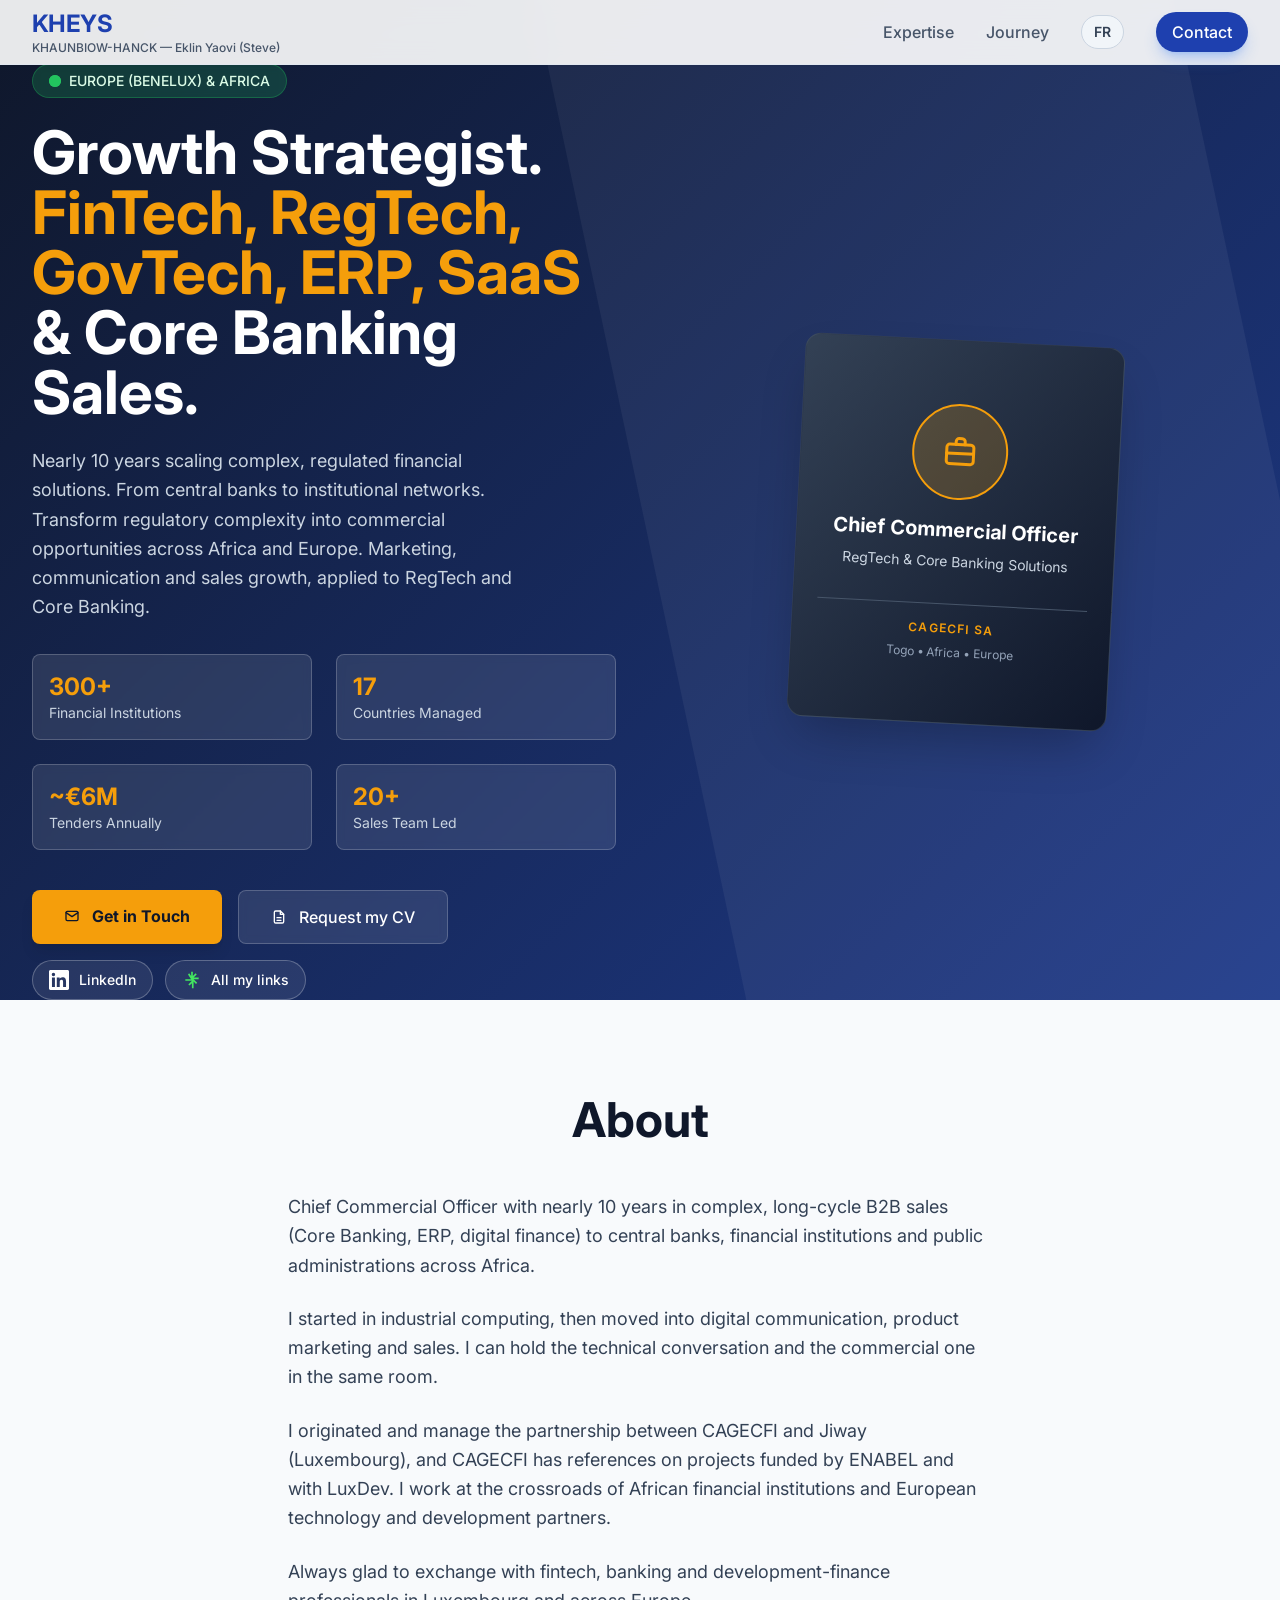
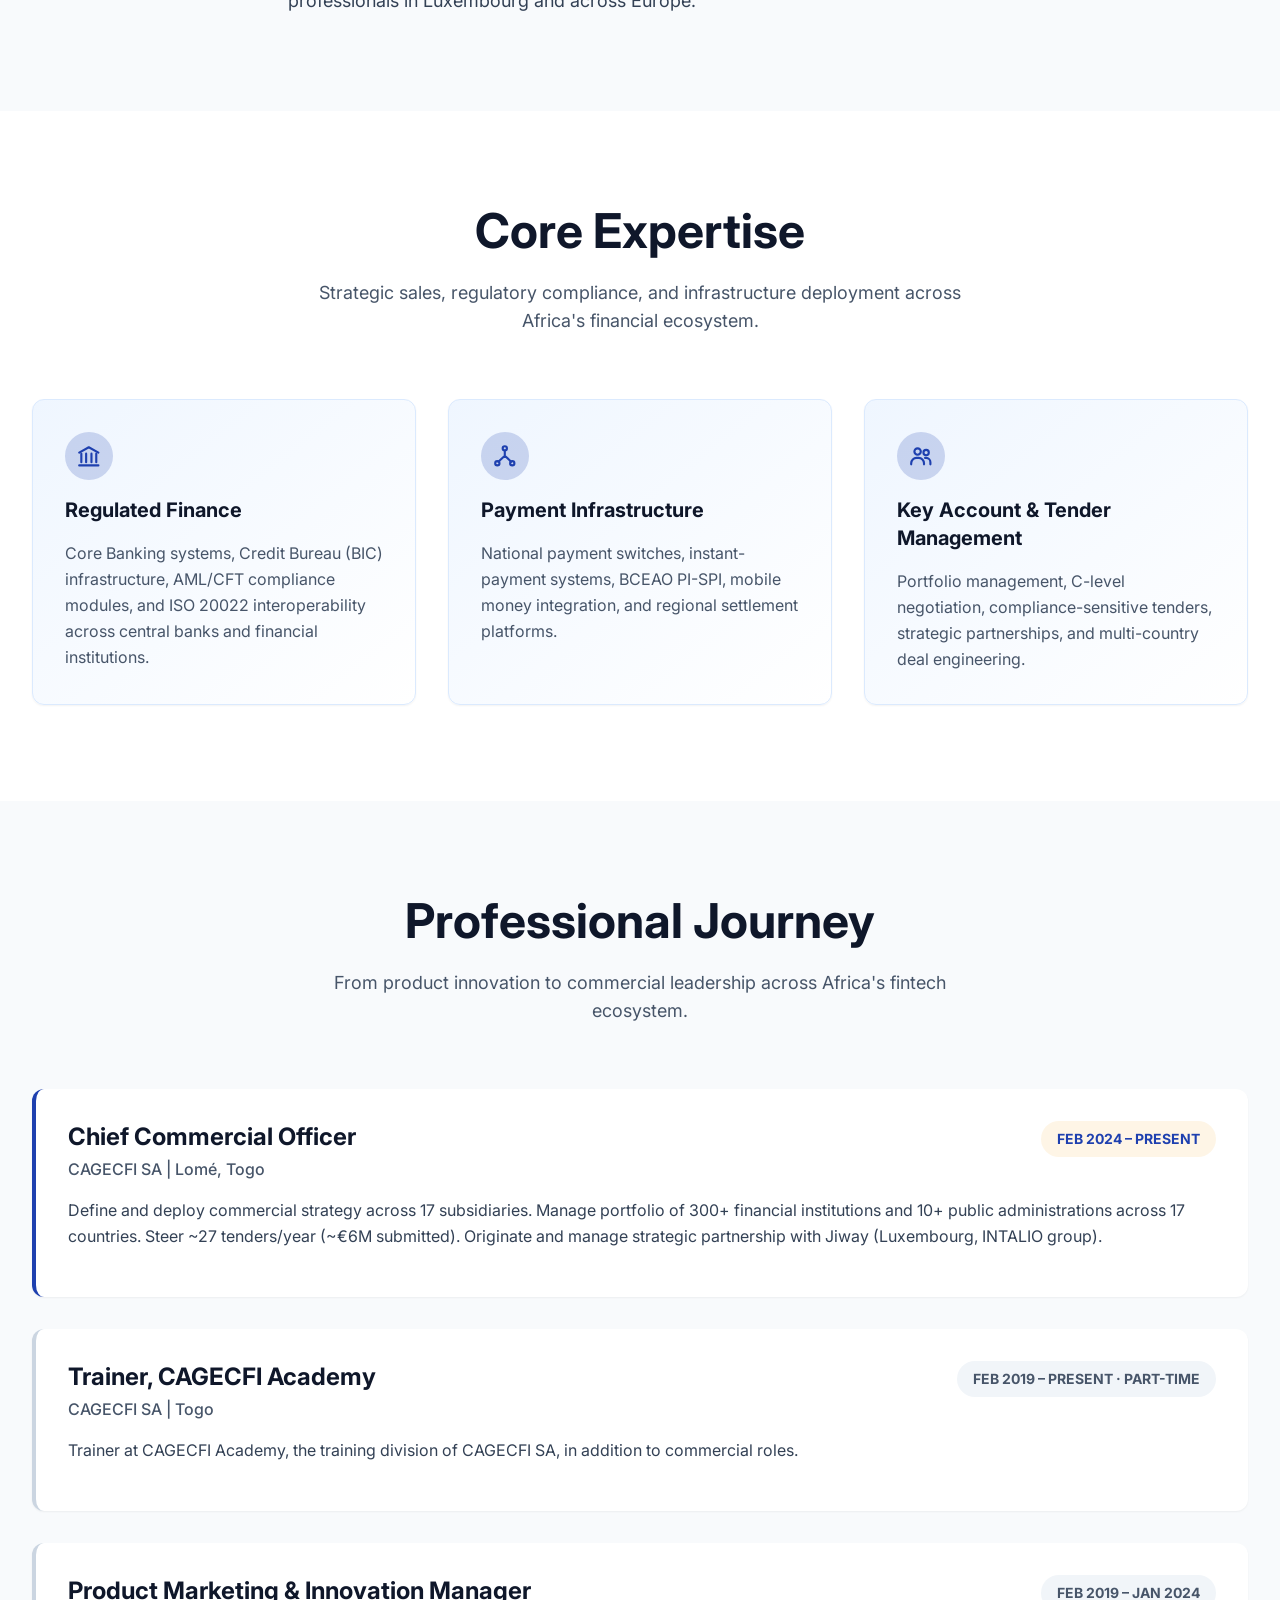
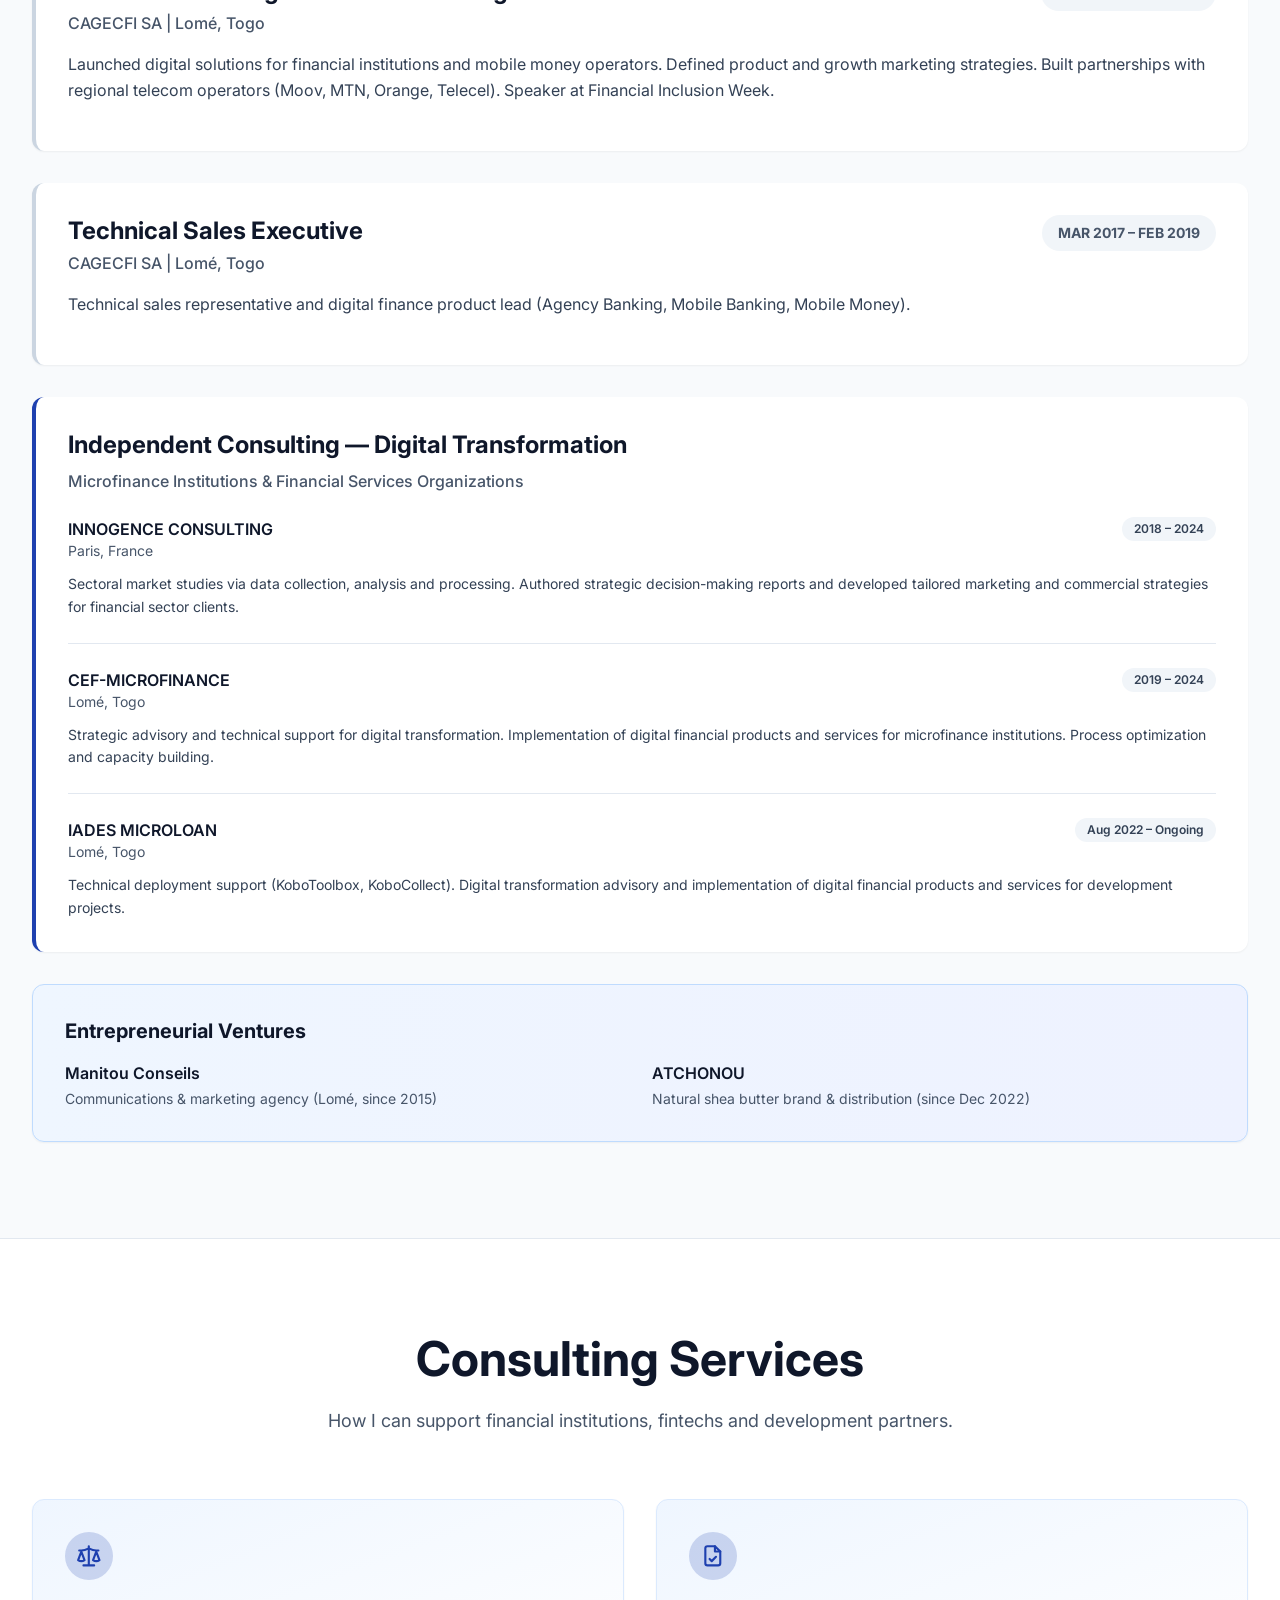
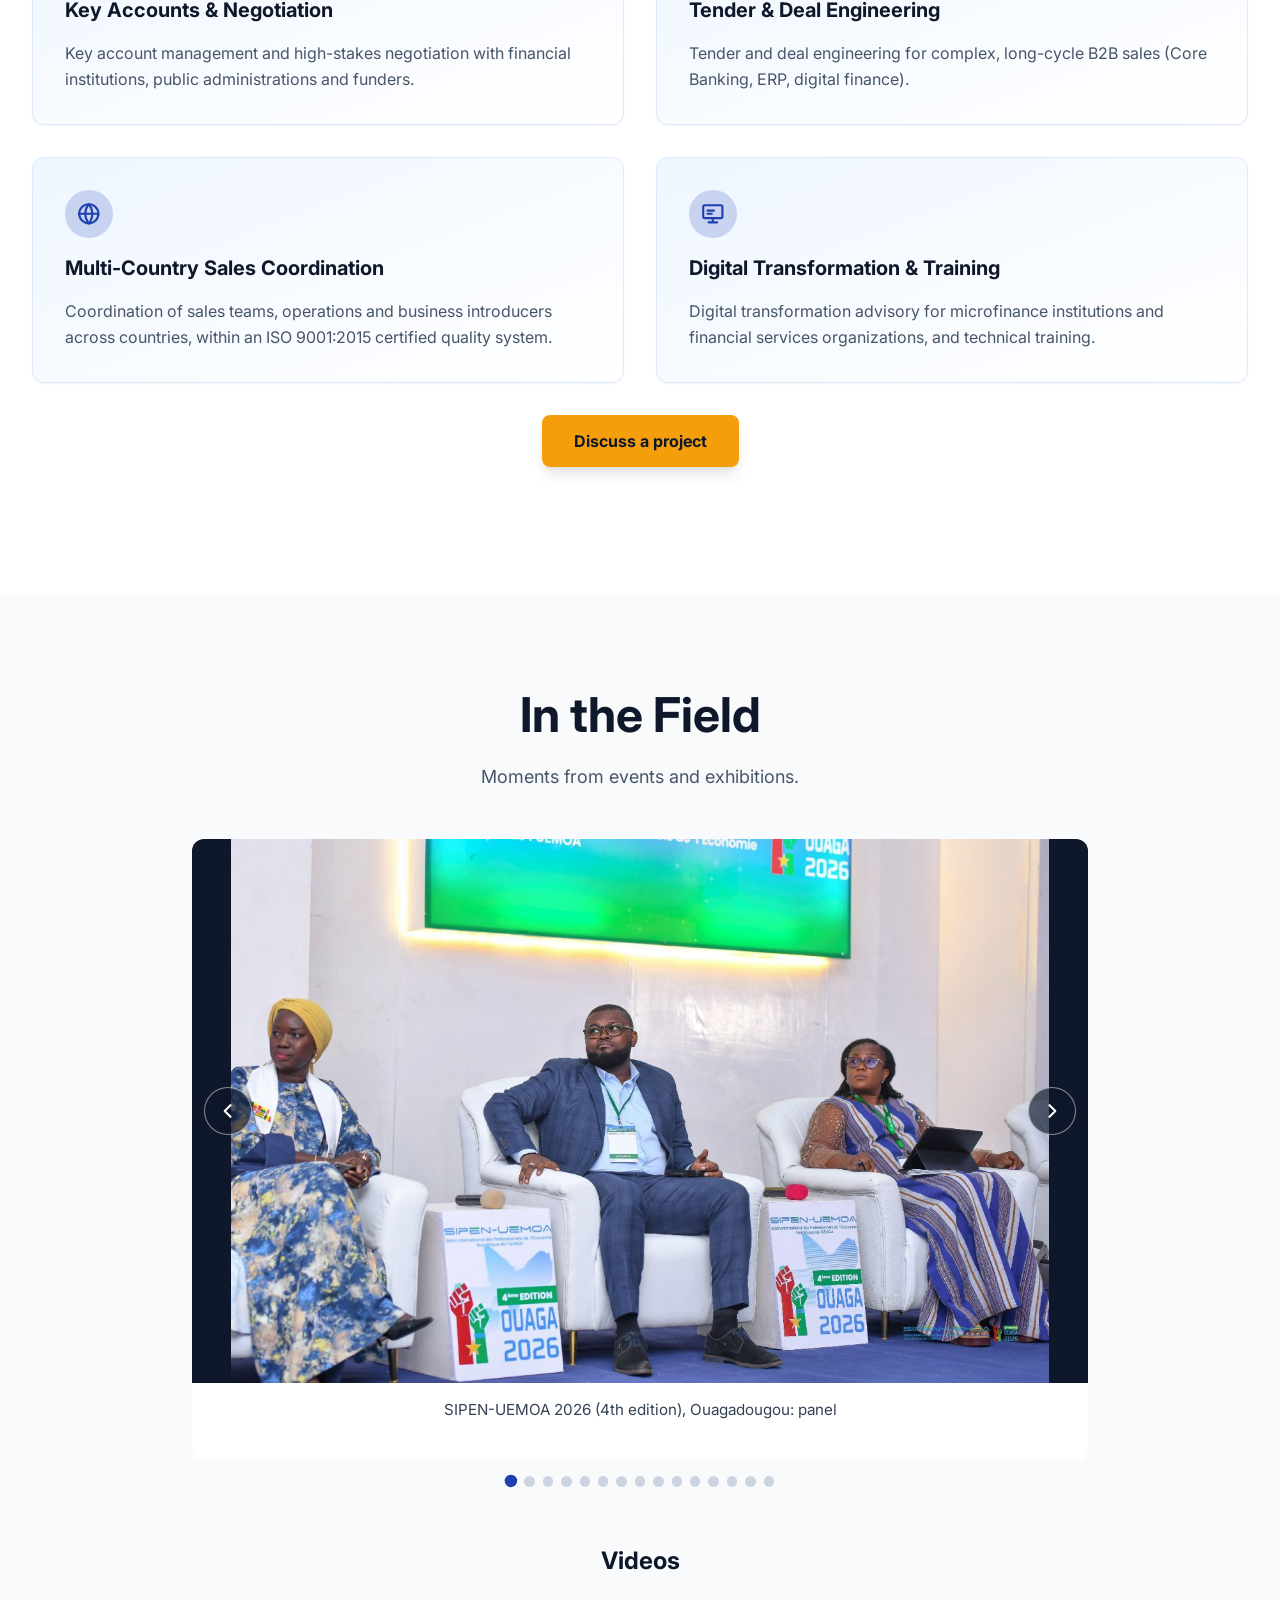
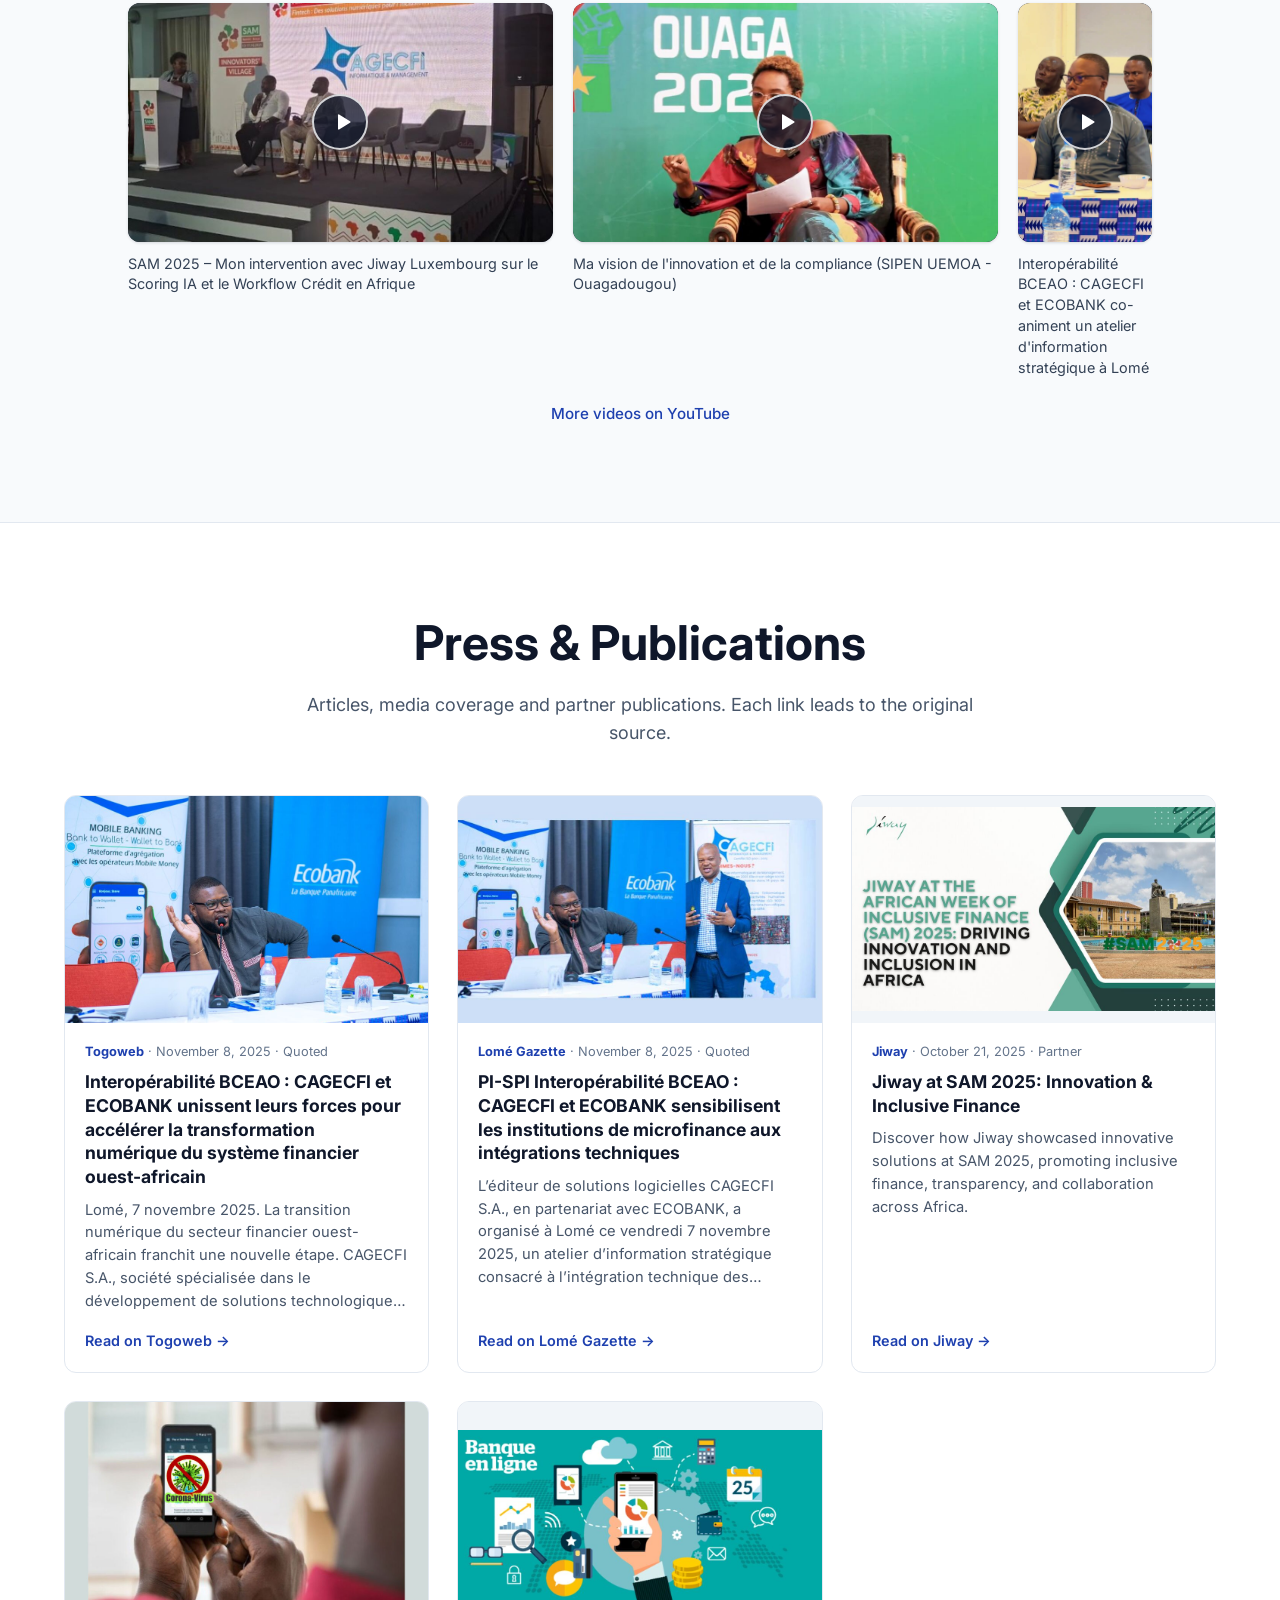
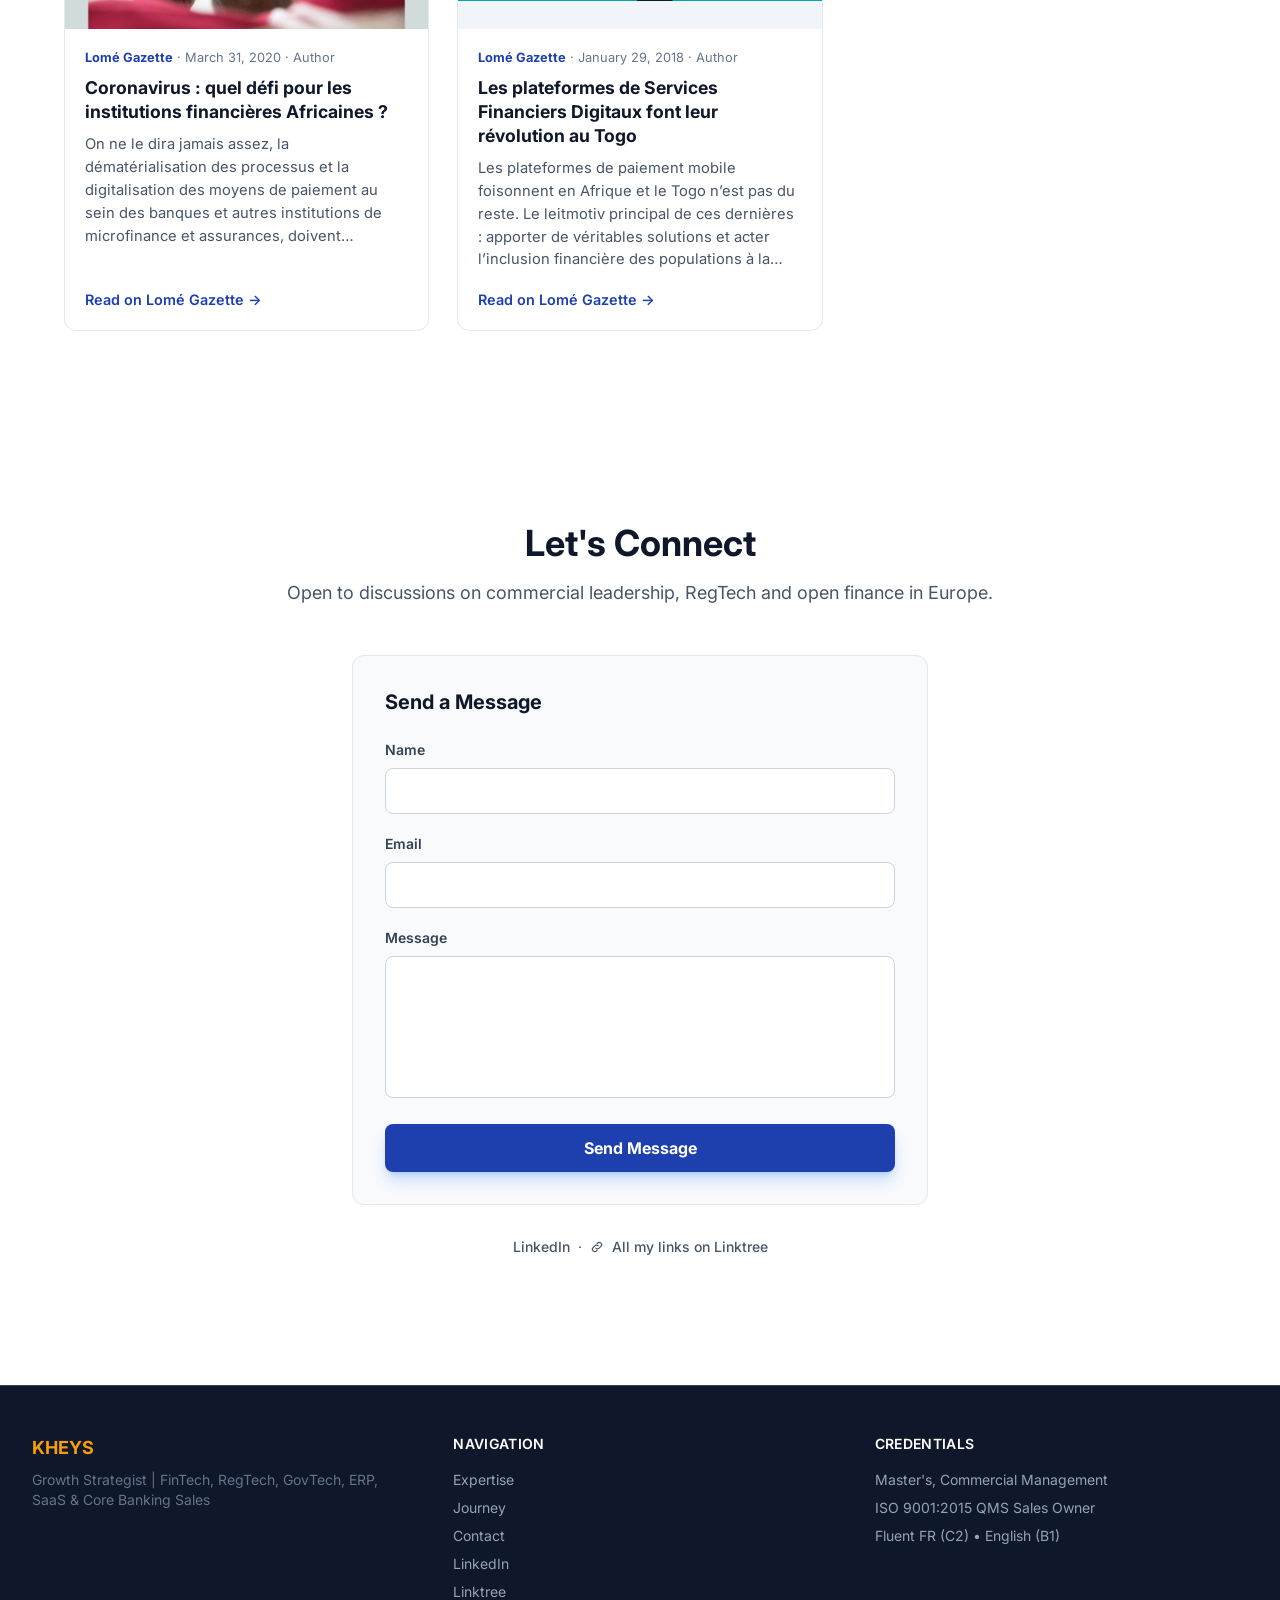
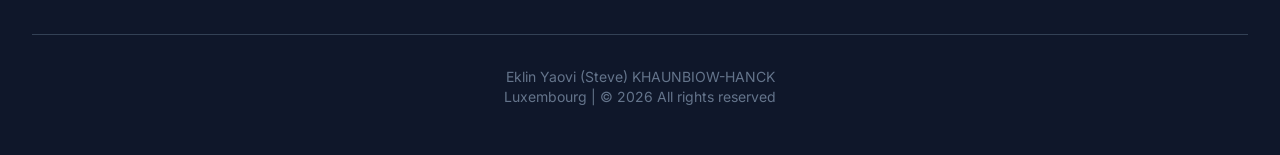
==== commit a783dcb7: "Titre du hero : ajoute GovTech et ERP Co-Authored-By: Claude Sonnet 5.5 <noreply@anthropic.com> Clau" ====
--- a/index.html
+++ b/index.html
@@ -3,7 +3,7 @@
 <head>
     <meta charset="UTF-8">
     <meta name="viewport" content="width=device-width, initial-scale=1.0">
-    <title>KHEYS | Growth Strategist, FinTech, RegTech, SaaS & Core Banking Sales</title>
+    <title>KHEYS | Growth Strategist, FinTech, RegTech, GovTech, ERP, SaaS & Core Banking Sales</title>
     <meta name="description" content="Eklin Yaovi KHAUNBIOW-HANCK. Chief Commercial Officer, Growth Strategist. Nearly 10 years in marketing, communication and sales growth for RegTech & Core Banking, selling to central banks and regulated institutions.">
     <link rel="canonical" href="https://eklin-hanck.pro/">
     <meta name="theme-color" content="#0f172a">
@@ -11,7 +11,7 @@
     <!-- Partage (Open Graph / Twitter) -->
     <meta property="og:type" content="website">
     <meta property="og:site_name" content="KHEYS">
-    <meta property="og:title" content="KHEYS | Growth Strategist, FinTech, RegTech, SaaS & Core Banking Sales">
+    <meta property="og:title" content="KHEYS | Growth Strategist, FinTech, RegTech, GovTech, ERP, SaaS & Core Banking Sales">
     <meta property="og:description" content="Eklin Yaovi KHAUNBIOW-HANCK. Chief Commercial Officer, Growth Strategist. Nearly 10 years in marketing, communication and sales growth for RegTech & Core Banking, selling to central banks and regulated institutions.">
     <meta property="og:url" content="https://eklin-hanck.pro/">
     <meta property="og:image" content="https://eklin-hanck.pro/og-image.png">
@@ -203,11 +203,11 @@
 
                     <!-- Hero Title EN -->
                     <h1 class="text-4xl md:text-5xl lg:text-6xl font-bold leading-tight mb-6" data-lang="en">
-                        Growth Strategist. <span class="text-brand-accent">FinTech, RegTech, SaaS</span> & Core Banking Sales.
+                        Growth Strategist. <span class="text-brand-accent">FinTech, RegTech, GovTech, ERP, SaaS</span> & Core Banking Sales.
                     </h1>
                     <!-- Hero Title FR -->
                     <h1 class="text-4xl md:text-5xl lg:text-6xl font-bold leading-tight mb-6" data-lang="fr">
-                        Stratège de Croissance. <span class="text-brand-accent">FinTech, RegTech, SaaS</span> & Ventes Core Banking.
+                        Stratège de Croissance. <span class="text-brand-accent">FinTech, RegTech, GovTech, ERP, SaaS</span> & Ventes Core Banking.
                     </h1>
 
                     <!-- Hero Subtitle EN -->
@@ -881,8 +881,8 @@
             <div class="grid md:grid-cols-3 gap-12 mb-8">
                 <div>
                     <p class="text-brand-accent font-bold text-lg mb-2">KHEYS</p>
-                    <p class="text-sm text-slate-500" data-lang="en">Growth Strategist | FinTech, RegTech, SaaS & Core Banking Sales</p>
-                    <p class="text-sm text-slate-500" data-lang="fr">Stratège de Croissance | Ventes FinTech, RegTech, SaaS & Core Banking</p>
+                    <p class="text-sm text-slate-500" data-lang="en">Growth Strategist | FinTech, RegTech, GovTech, ERP, SaaS & Core Banking Sales</p>
+                    <p class="text-sm text-slate-500" data-lang="fr">Stratège de Croissance | Ventes FinTech, RegTech, GovTech, ERP, SaaS & Core Banking</p>
                 </div>
                 <div>
                     <p class="text-white font-semibold text-sm mb-4 uppercase tracking-wide" data-lang="en">Navigation</p>
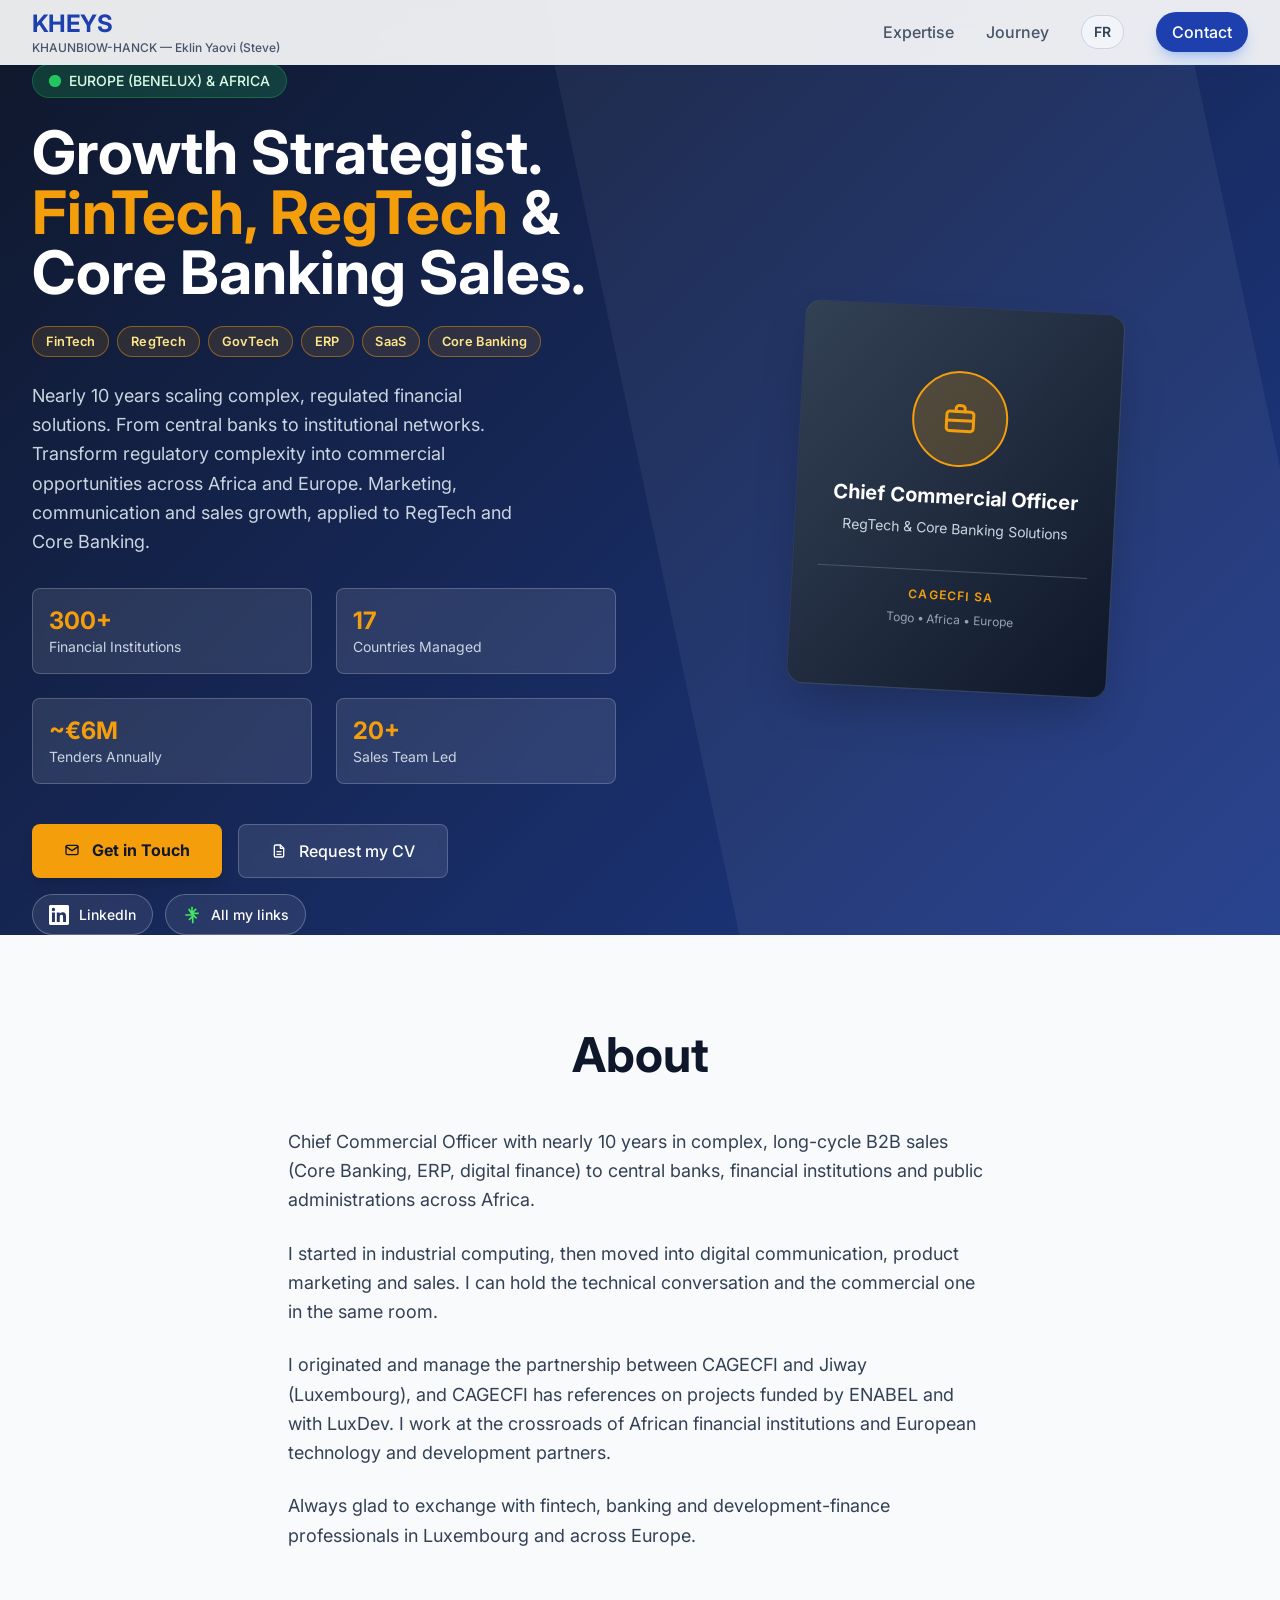
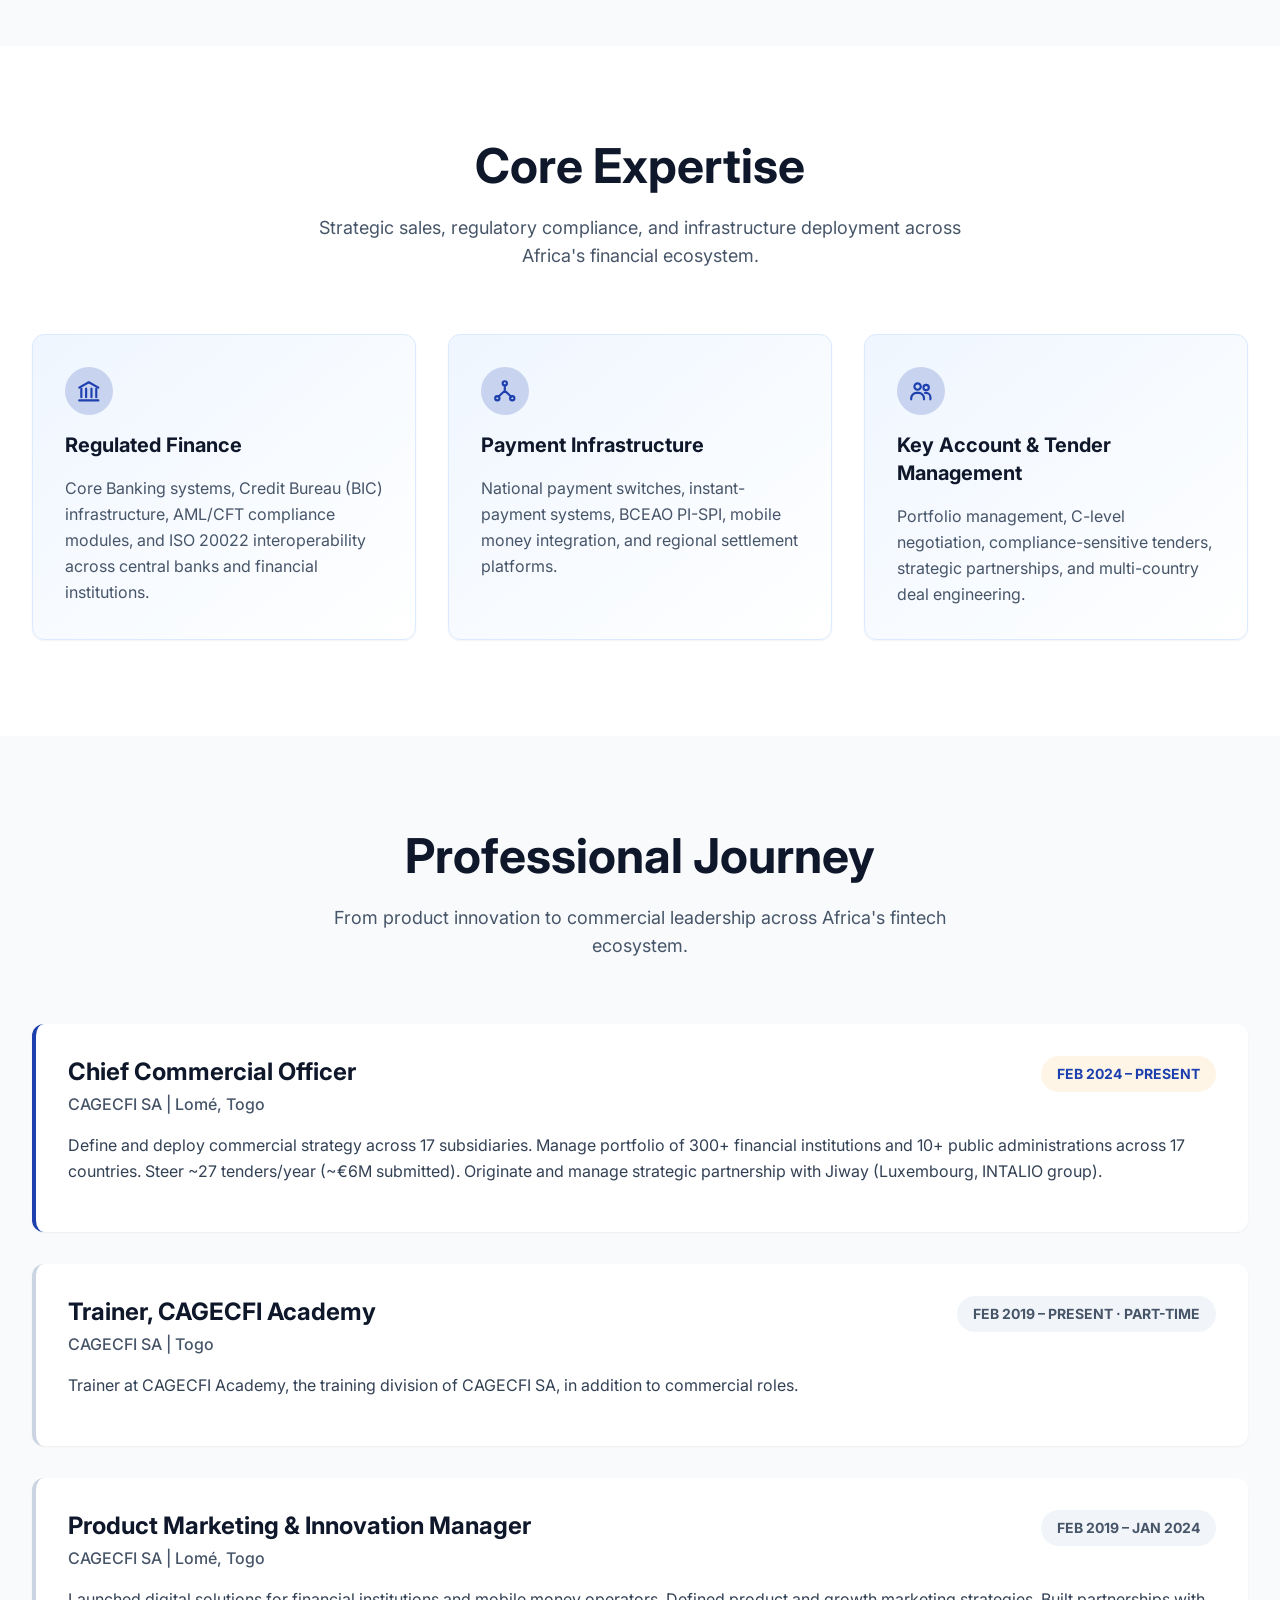
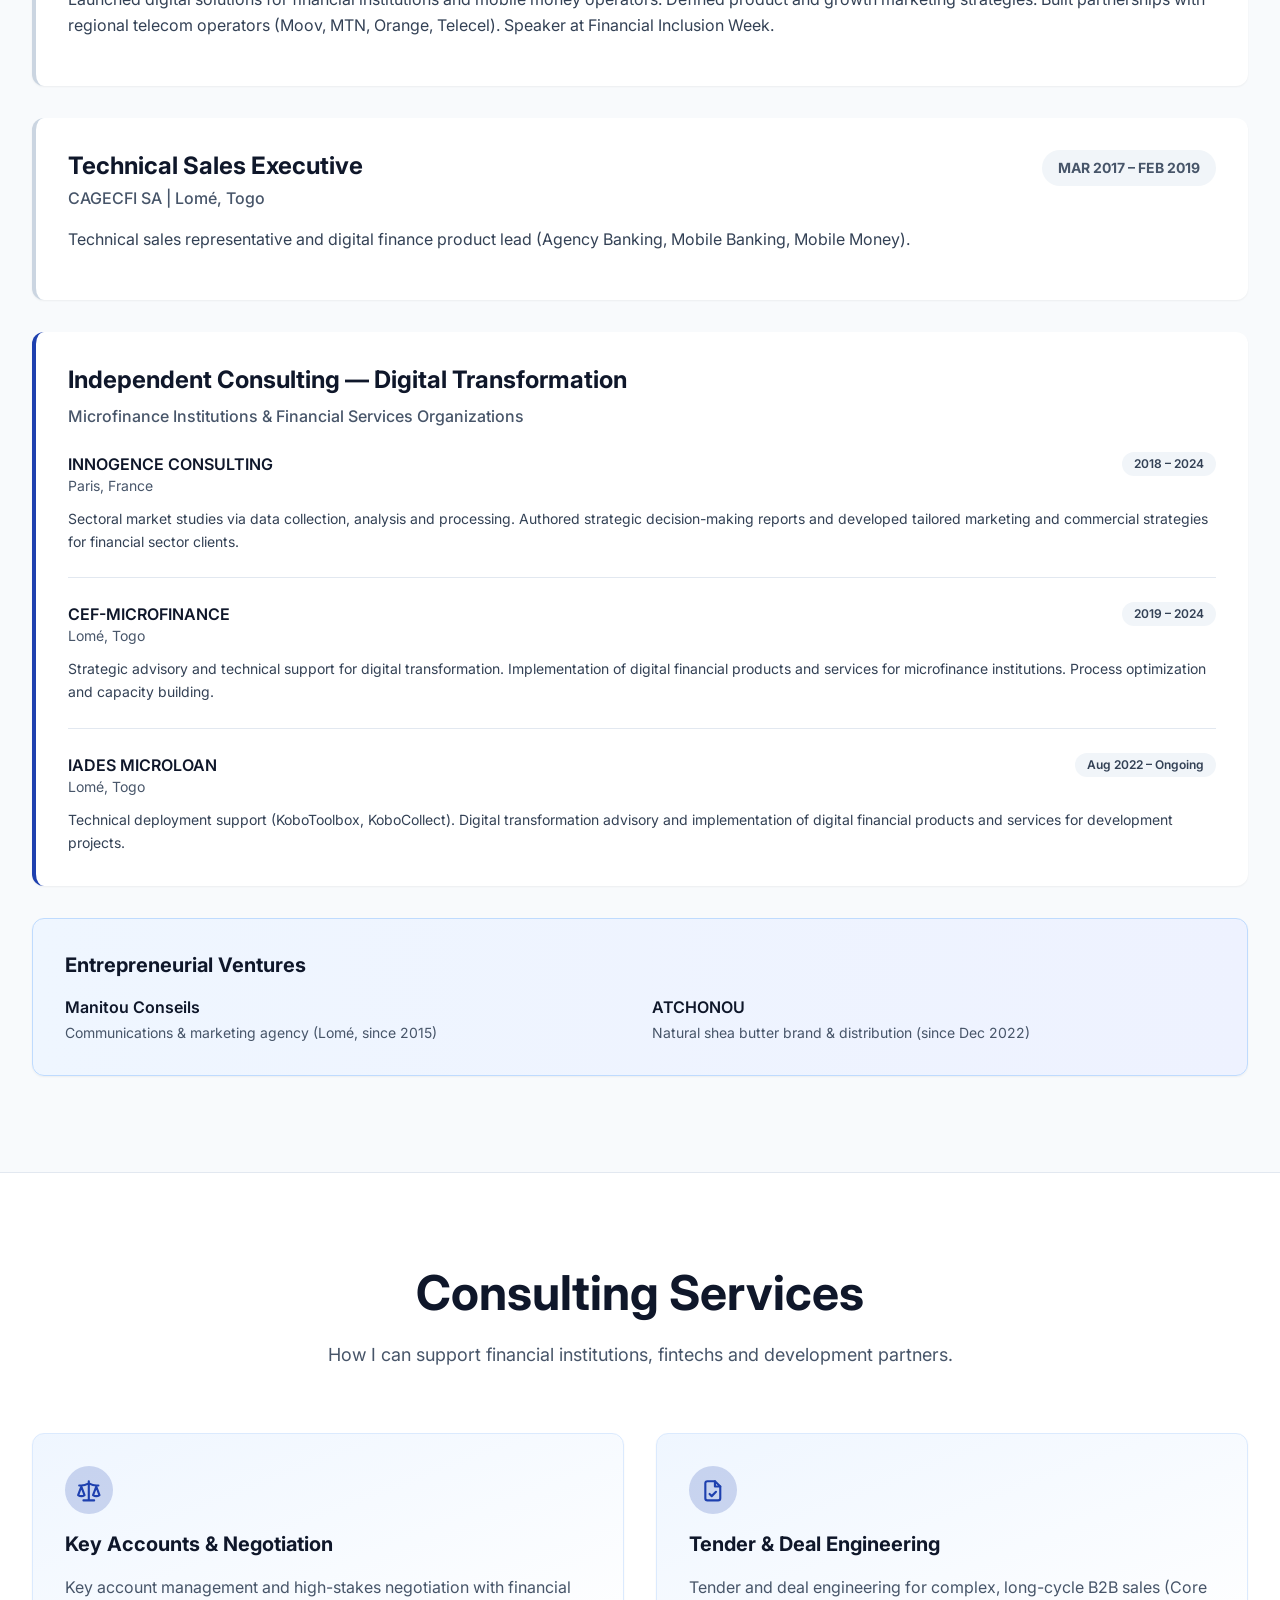
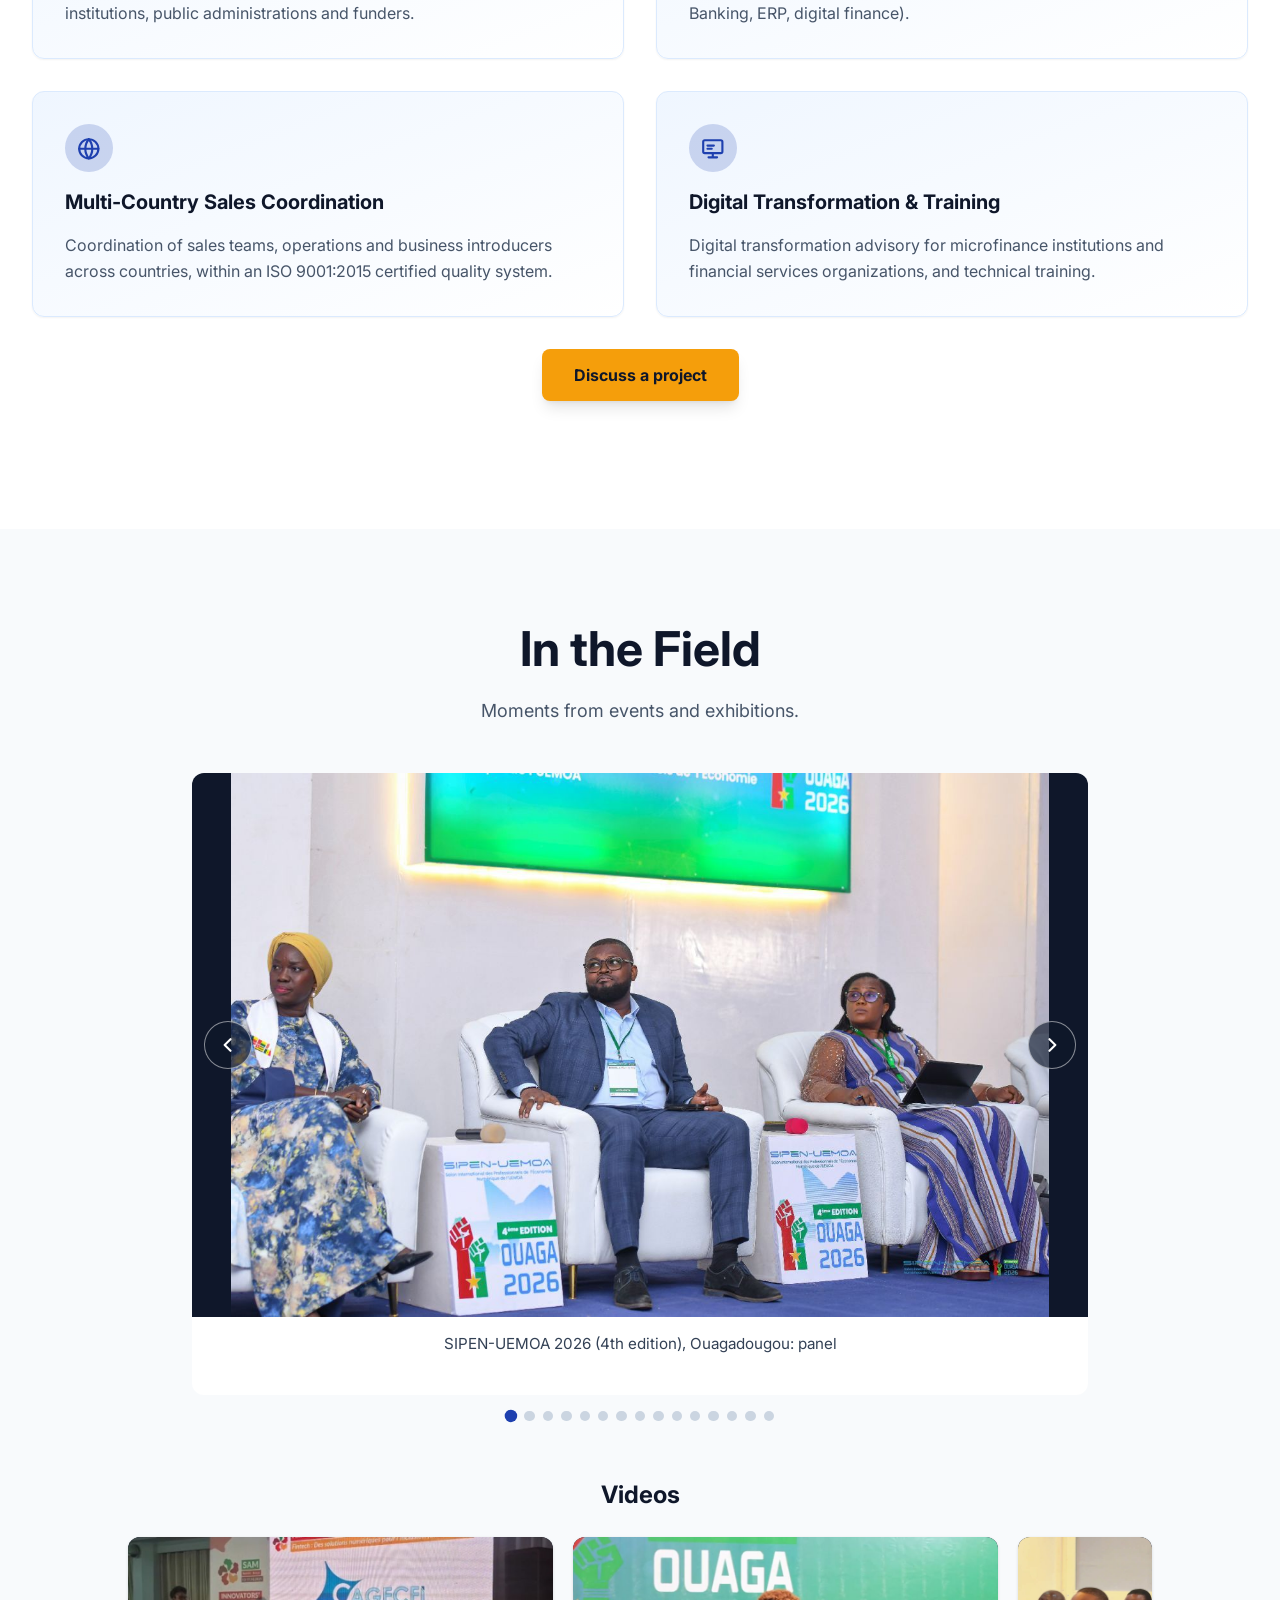
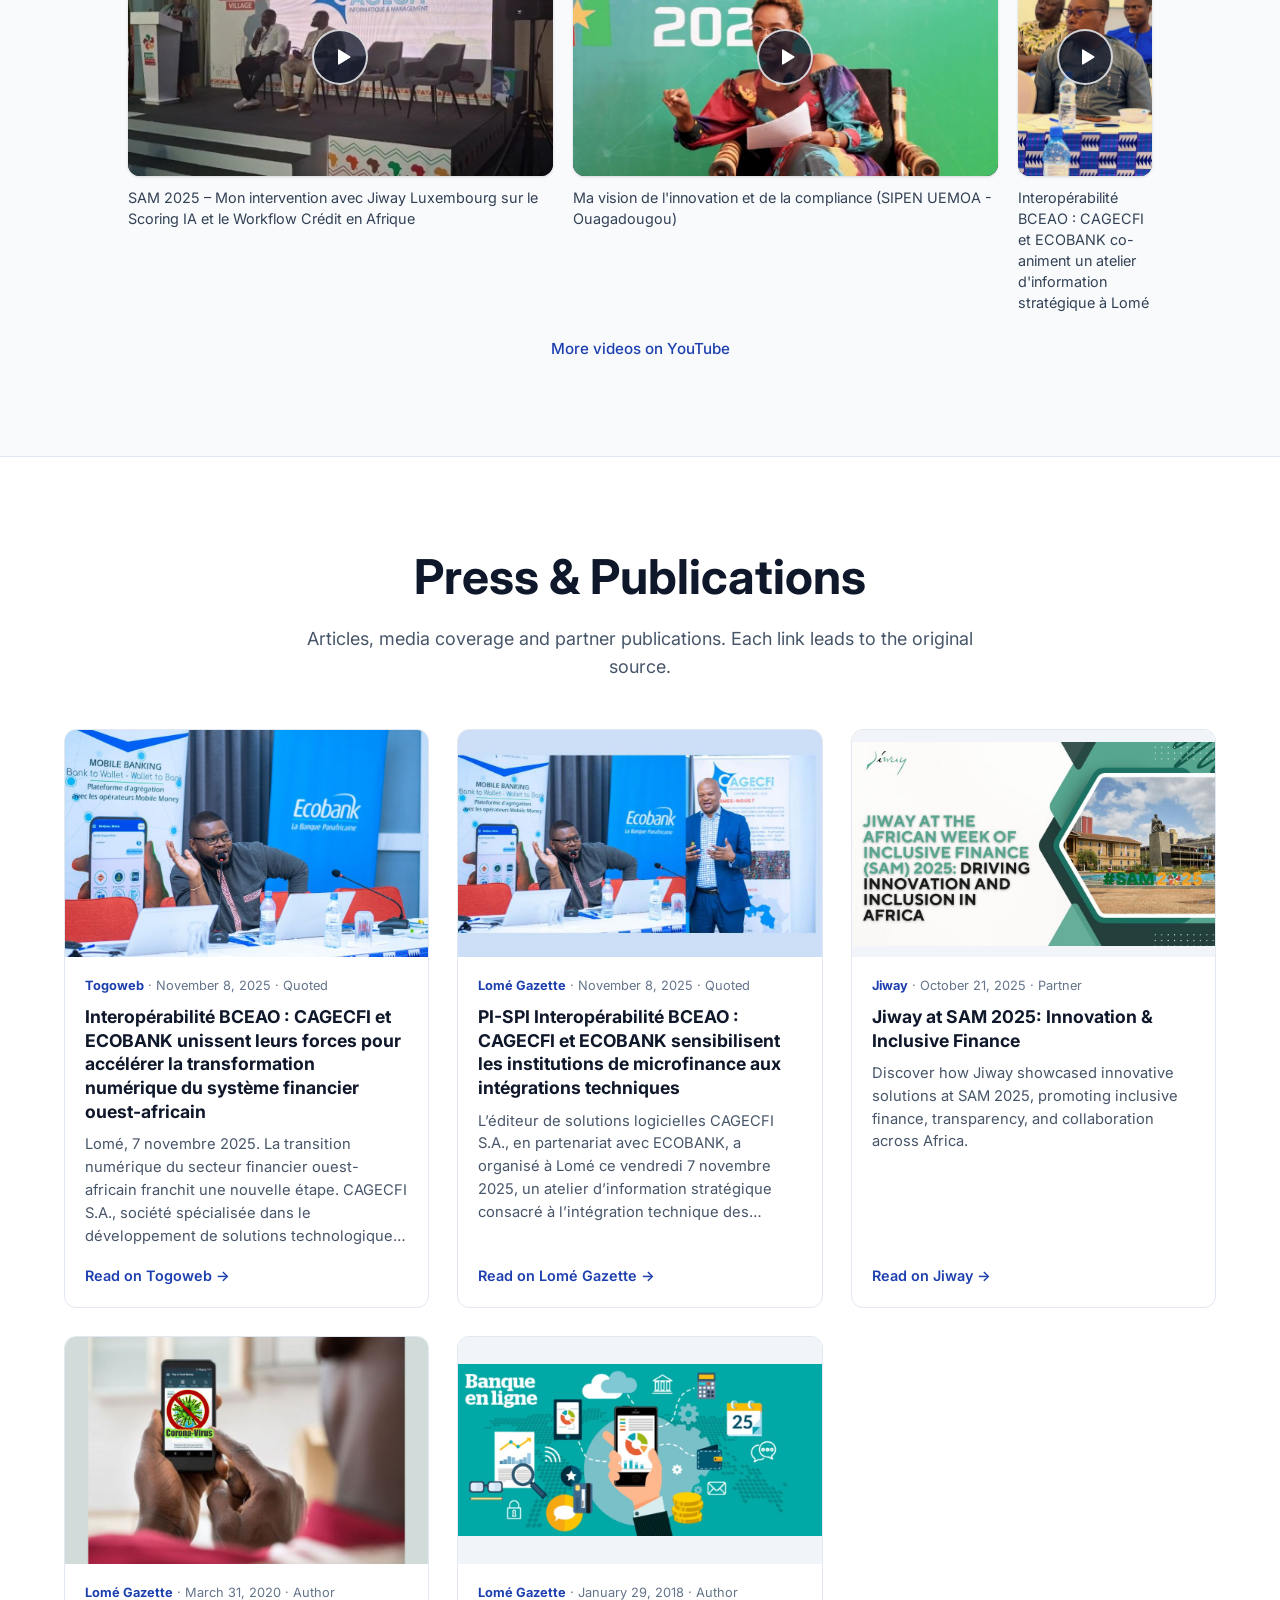
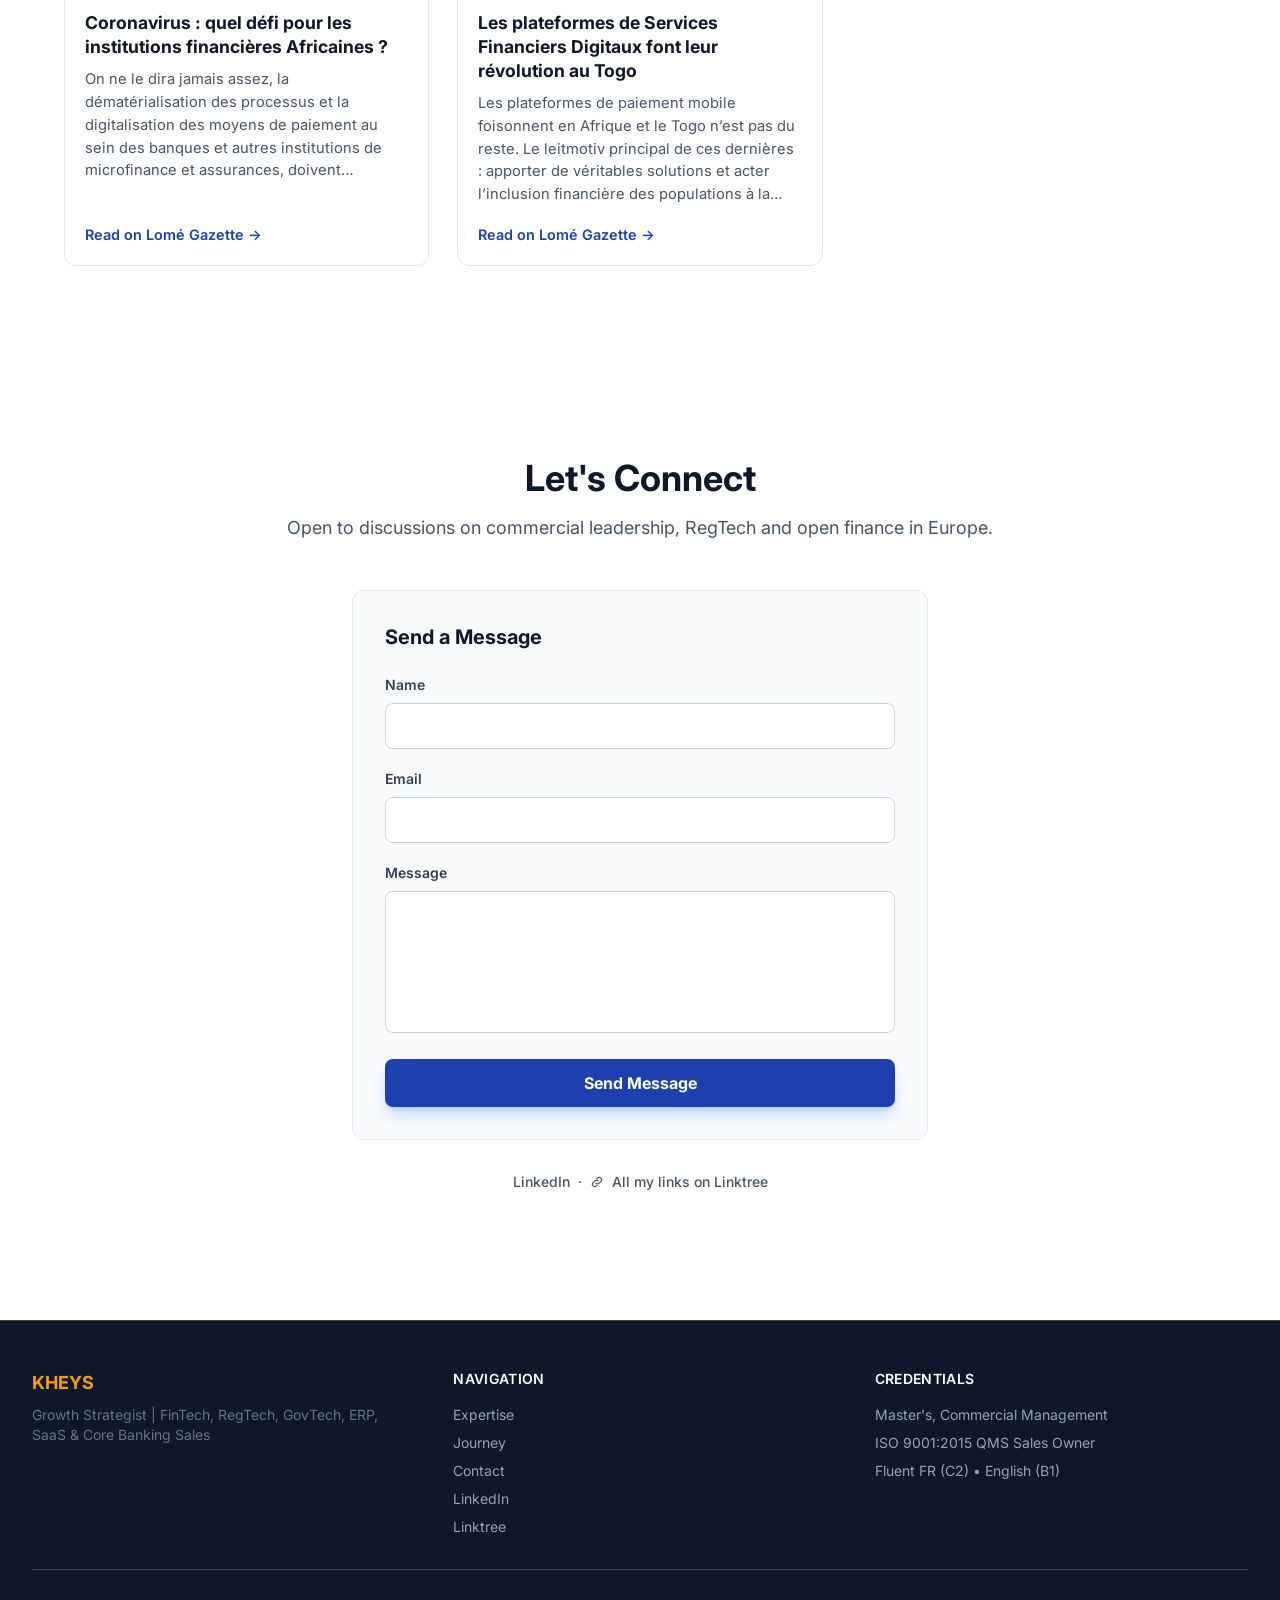
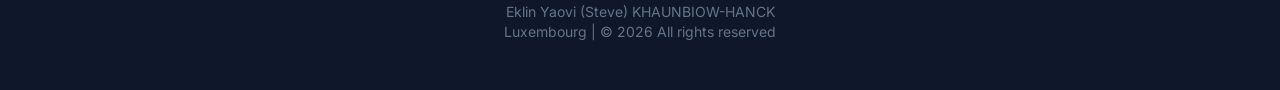
==== commit 04d059be: "Hero : titre court avec pastilles de domaines ; SEO : titre, description, donnees structurees, sitem" ====
--- a/index.html
+++ b/index.html
@@ -3,16 +3,16 @@
 <head>
     <meta charset="UTF-8">
     <meta name="viewport" content="width=device-width, initial-scale=1.0">
-    <title>KHEYS | Growth Strategist, FinTech, RegTech, GovTech, ERP, SaaS & Core Banking Sales</title>
-    <meta name="description" content="Eklin Yaovi KHAUNBIOW-HANCK. Chief Commercial Officer, Growth Strategist. Nearly 10 years in marketing, communication and sales growth for RegTech & Core Banking, selling to central banks and regulated institutions.">
+    <title>Eklin Hanck (KHEYS) | Growth Strategist, FinTech &amp; RegTech</title>
+    <meta name="description" content="Eklin Hanck (KHEYS), Chief Commercial Officer. Growth Strategist in FinTech, RegTech, GovTech, ERP, SaaS and Core Banking. Europe (Benelux) &amp; Africa.">
     <link rel="canonical" href="https://eklin-hanck.pro/">
     <meta name="theme-color" content="#0f172a">
 
     <!-- Partage (Open Graph / Twitter) -->
     <meta property="og:type" content="website">
     <meta property="og:site_name" content="KHEYS">
-    <meta property="og:title" content="KHEYS | Growth Strategist, FinTech, RegTech, GovTech, ERP, SaaS & Core Banking Sales">
-    <meta property="og:description" content="Eklin Yaovi KHAUNBIOW-HANCK. Chief Commercial Officer, Growth Strategist. Nearly 10 years in marketing, communication and sales growth for RegTech & Core Banking, selling to central banks and regulated institutions.">
+    <meta property="og:title" content="Eklin Hanck (KHEYS) | Growth Strategist, FinTech &amp; RegTech">
+    <meta property="og:description" content="Eklin Hanck (KHEYS), Chief Commercial Officer. Growth Strategist in FinTech, RegTech, GovTech, ERP, SaaS and Core Banking. Europe (Benelux) &amp; Africa.">
     <meta property="og:url" content="https://eklin-hanck.pro/">
     <meta property="og:image" content="https://eklin-hanck.pro/og-image.png">
     <meta property="og:image:width" content="1200">
@@ -24,6 +24,59 @@
     <link rel="icon" href="favicon.svg" type="image/svg+xml">
     <link rel="icon" href="favicon.ico" sizes="48x48">
     <link rel="apple-touch-icon" href="apple-touch-icon.png">
+
+    <script type="application/ld+json">
+{
+  "@context": "https://schema.org",
+  "@graph": [
+    {
+      "@type": "WebSite",
+      "@id": "https://eklin-hanck.pro/#website",
+      "url": "https://eklin-hanck.pro/",
+      "name": "KHEYS",
+      "inLanguage": [
+        "en",
+        "fr"
+      ]
+    },
+    {
+      "@type": "Person",
+      "@id": "https://eklin-hanck.pro/#person",
+      "name": "Eklin Yaovi KHAUNBIOW-HANCK",
+      "alternateName": [
+        "Eklin Hanck",
+        "KHEYS"
+      ],
+      "url": "https://eklin-hanck.pro/",
+      "jobTitle": "Chief Commercial Officer",
+      "worksFor": {
+        "@type": "Organization",
+        "name": "CAGECFI SA"
+      },
+      "description": "Growth Strategist. FinTech, RegTech and Core Banking sales to central banks and regulated institutions.",
+      "knowsAbout": [
+        "FinTech",
+        "RegTech",
+        "GovTech",
+        "ERP",
+        "SaaS",
+        "Core Banking",
+        "Key account management",
+        "Tender management",
+        "Financial inclusion"
+      ],
+      "sameAs": [
+        "https://www.linkedin.com/in/eklinhanck",
+        "https://linktr.ee/eklin_hanck",
+        "https://www.youtube.com/@khaunbiow-hanckeklinyaovi1310"
+      ],
+      "mainEntityOfPage": {
+        "@id": "https://eklin-hanck.pro/#website"
+      }
+    }
+  ]
+}
+    </script>
 
     <!-- Tailwind CSS (compilé) -->
     <link rel="stylesheet" href="tailwind.css?v=20261006">
@@ -116,6 +169,8 @@
         .press-meta [data-lang], .press-more [data-lang] { display: none; }
         html[lang="en"] .press-meta [data-lang="en"], html[lang="en"] .press-more [data-lang="en"] { display: inline; }
         html[lang="fr"] .press-meta [data-lang="fr"], html[lang="fr"] .press-more [data-lang="fr"] { display: inline; }
+        .chips { display: flex; flex-wrap: wrap; gap: 0.5rem; list-style: none; padding: 0; margin: 0 0 1.5rem; }
+        .chips li { padding: 0.3rem 0.8rem; border-radius: 9999px; font-size: 0.8rem; font-weight: 600; letter-spacing: 0.02em; color: #fde68a; background: rgba(245,158,11,0.12); border: 1px solid rgba(245,158,11,0.45); }
         .about-col { max-width: 44rem; margin: 0 auto; }
         html[lang="fr"] .cta-c [data-lang="fr"] { display: inline-block; }
         .cta-c [data-lang="en"] { display: inline-block; }
@@ -203,12 +258,16 @@
 
                     <!-- Hero Title EN -->
                     <h1 class="text-4xl md:text-5xl lg:text-6xl font-bold leading-tight mb-6" data-lang="en">
-                        Growth Strategist. <span class="text-brand-accent">FinTech, RegTech, GovTech, ERP, SaaS</span> & Core Banking Sales.
+                        Growth Strategist. <span class="text-brand-accent">FinTech, RegTech</span> & Core Banking Sales.
                     </h1>
                     <!-- Hero Title FR -->
                     <h1 class="text-4xl md:text-5xl lg:text-6xl font-bold leading-tight mb-6" data-lang="fr">
-                        Stratège de Croissance. <span class="text-brand-accent">FinTech, RegTech, GovTech, ERP, SaaS</span> & Ventes Core Banking.
+                        Stratège de Croissance. <span class="text-brand-accent">FinTech, RegTech</span> & Ventes Core Banking.
                     </h1>
+
+                    <ul class="chips" aria-label="Domains">
+                        <li>FinTech</li><li>RegTech</li><li>GovTech</li><li>ERP</li><li>SaaS</li><li>Core Banking</li>
+                    </ul>
 
                     <!-- Hero Subtitle EN -->
                     <p class="text-lg text-slate-300 mb-8 max-w-lg leading-relaxed" data-lang="en">
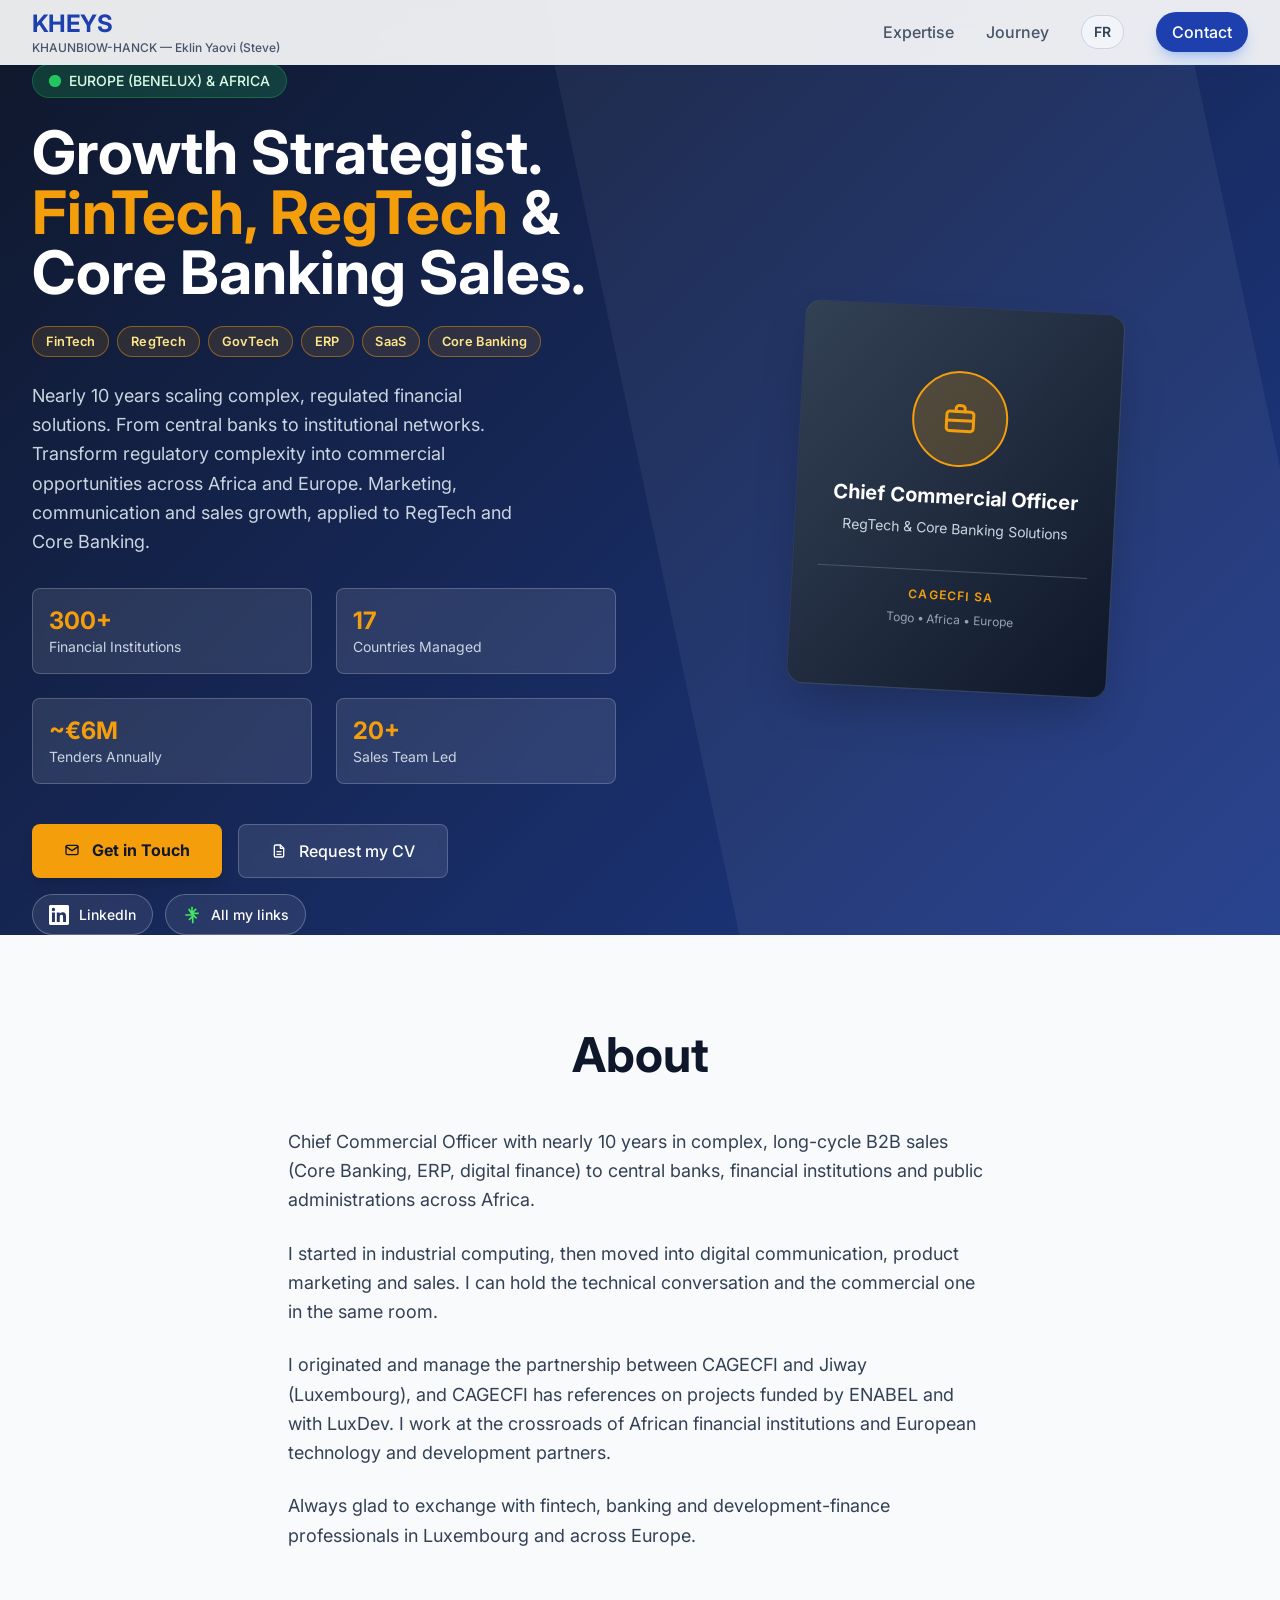
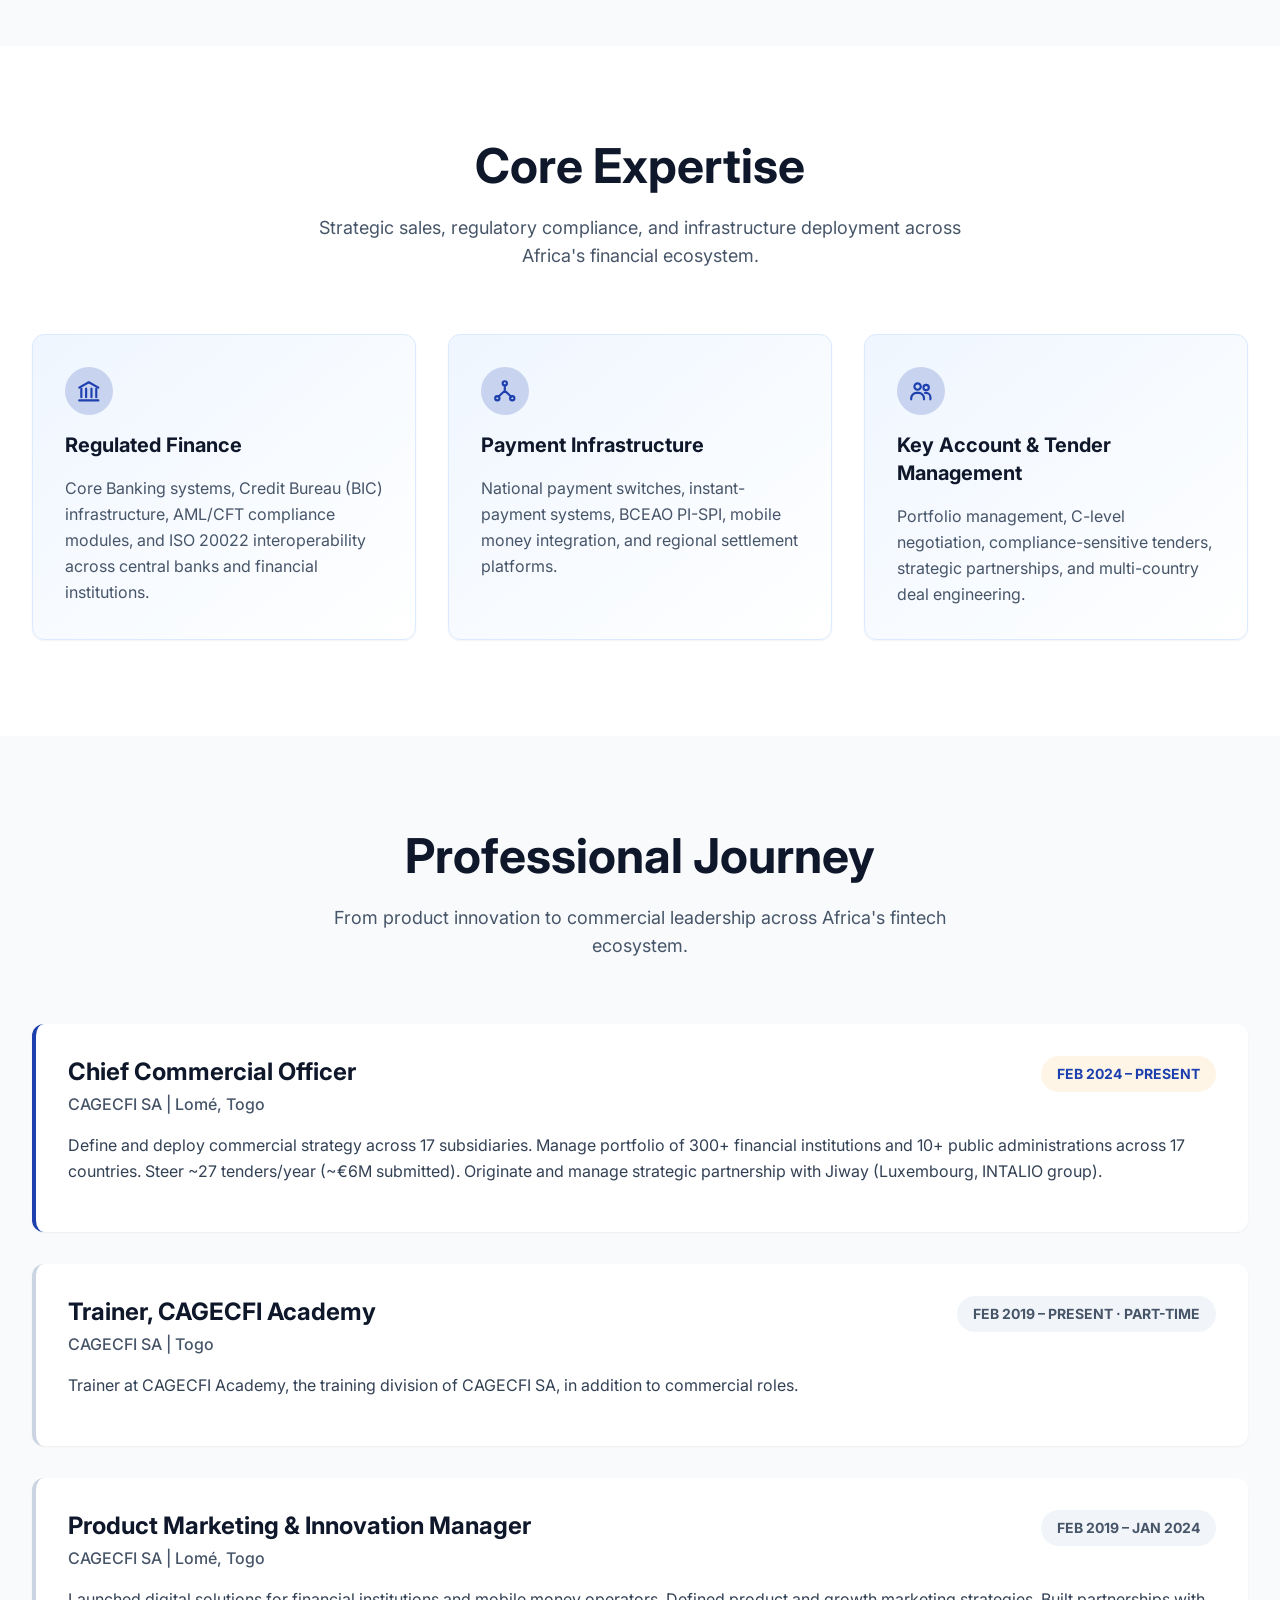
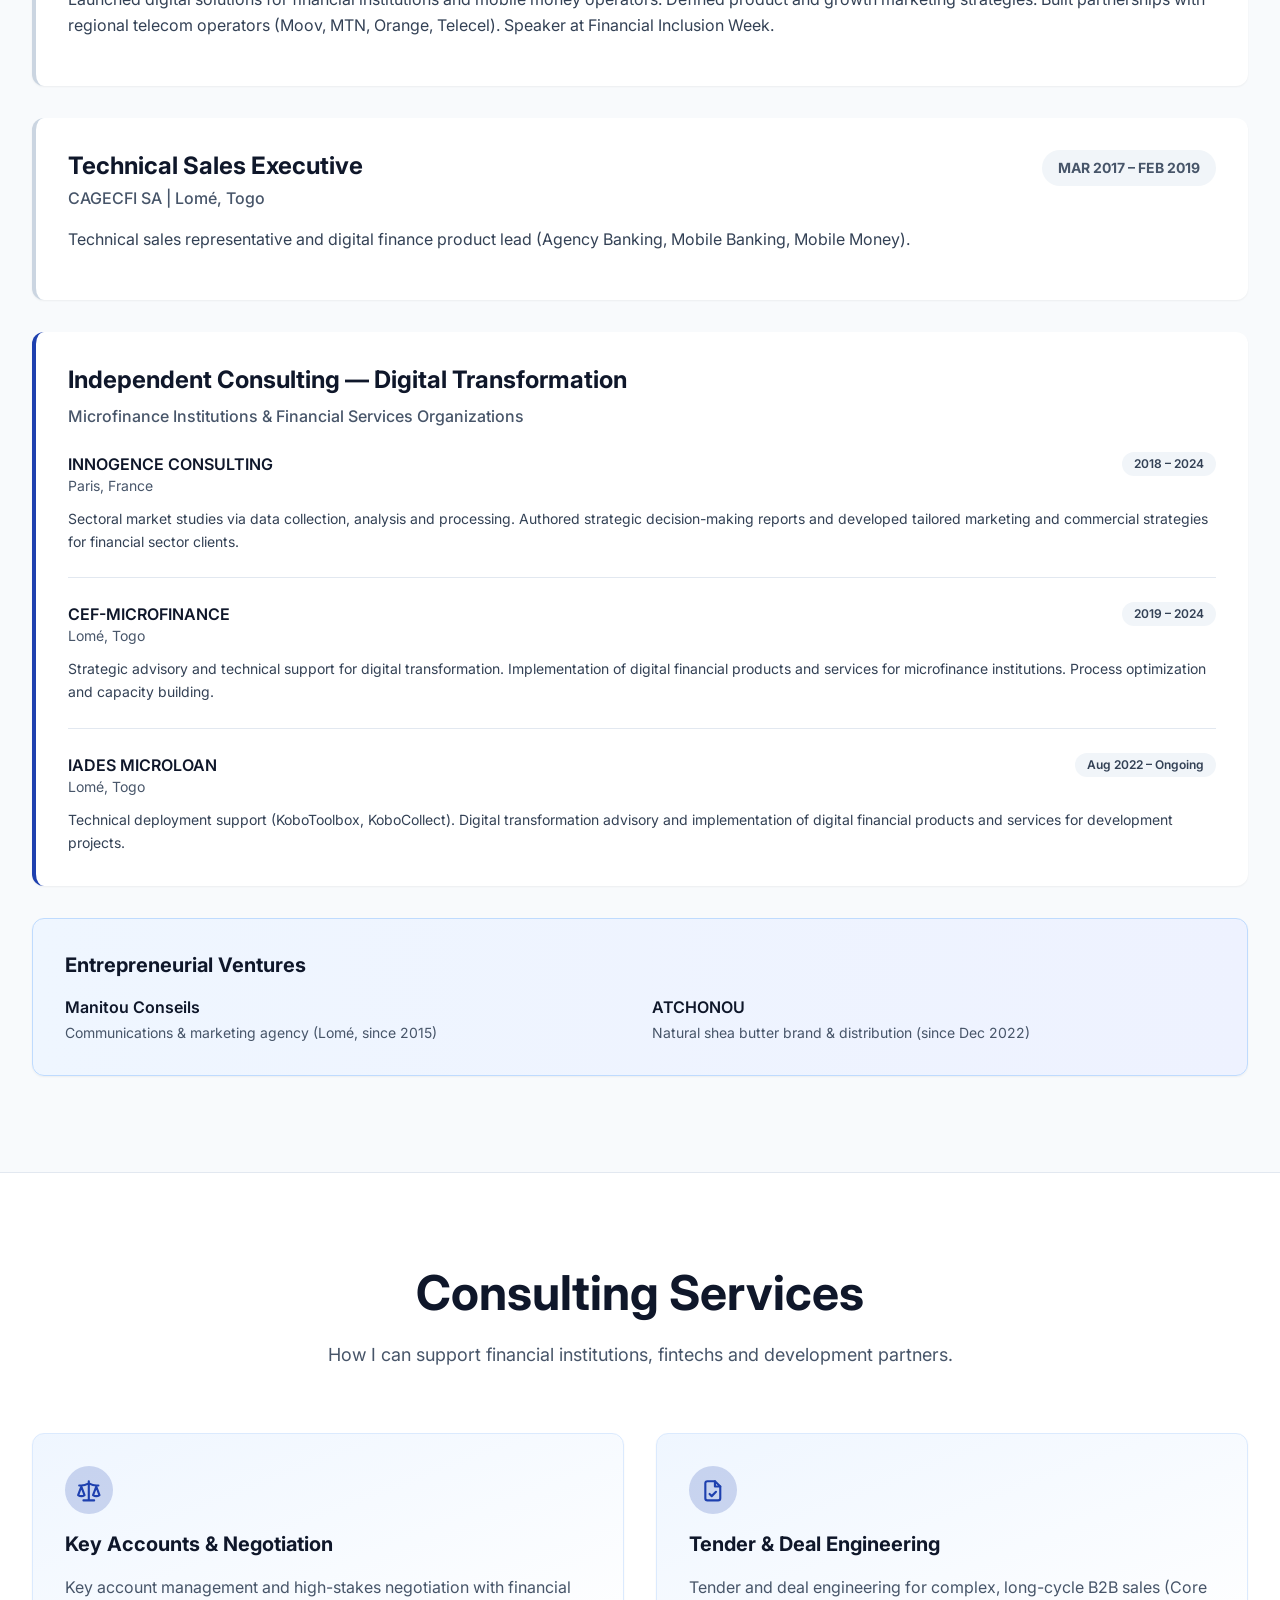
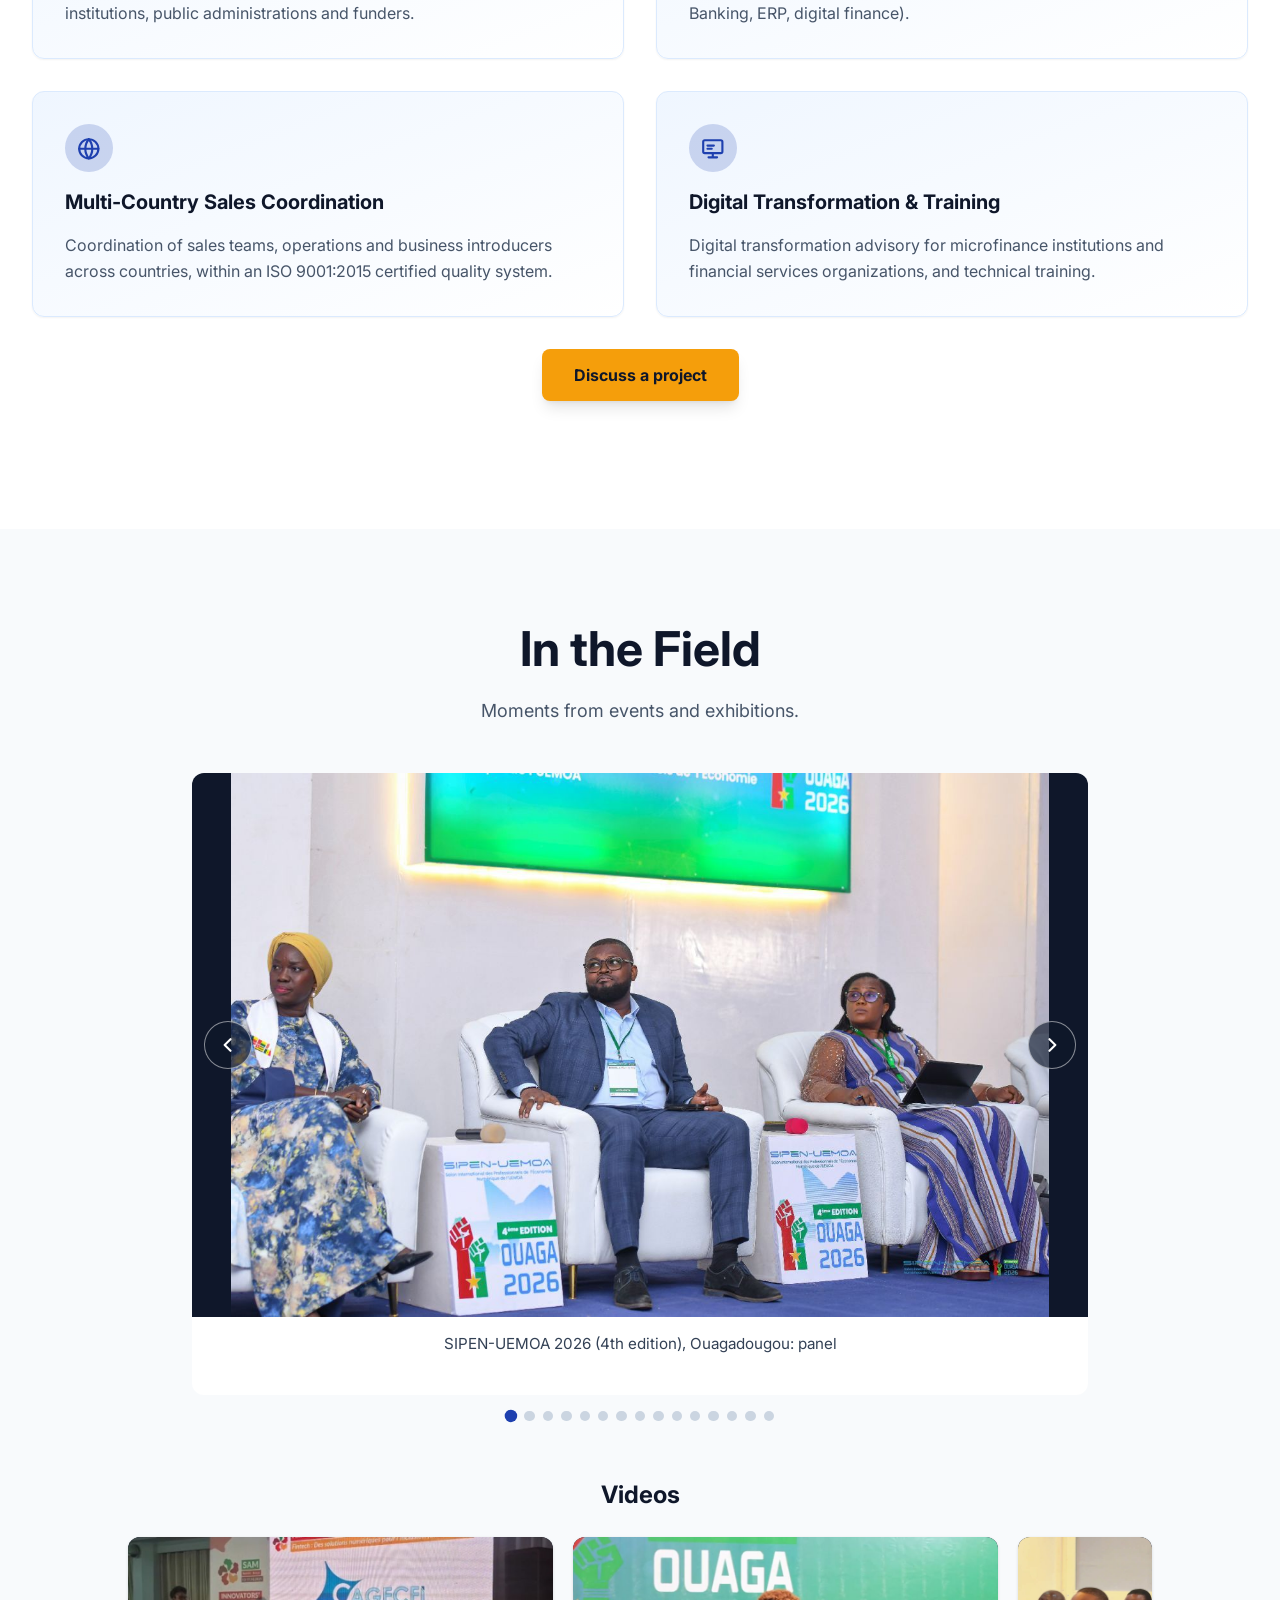
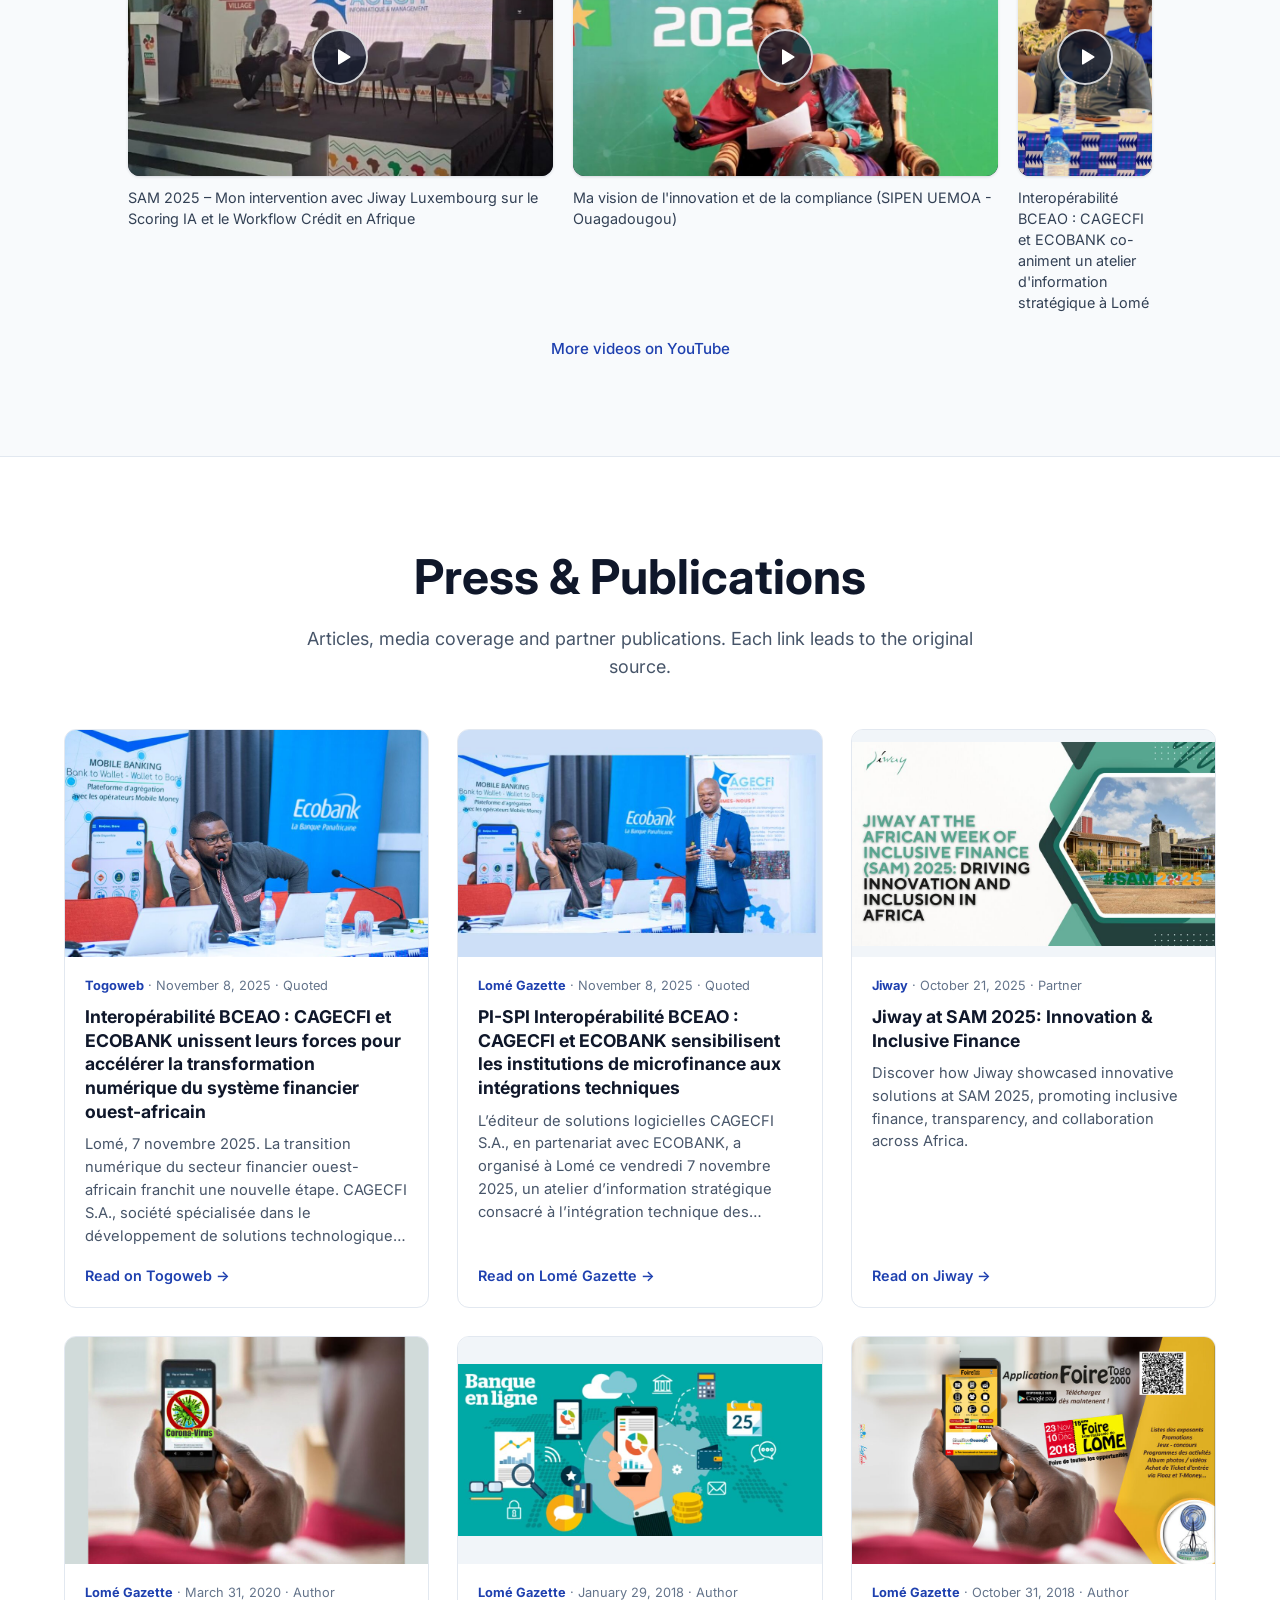
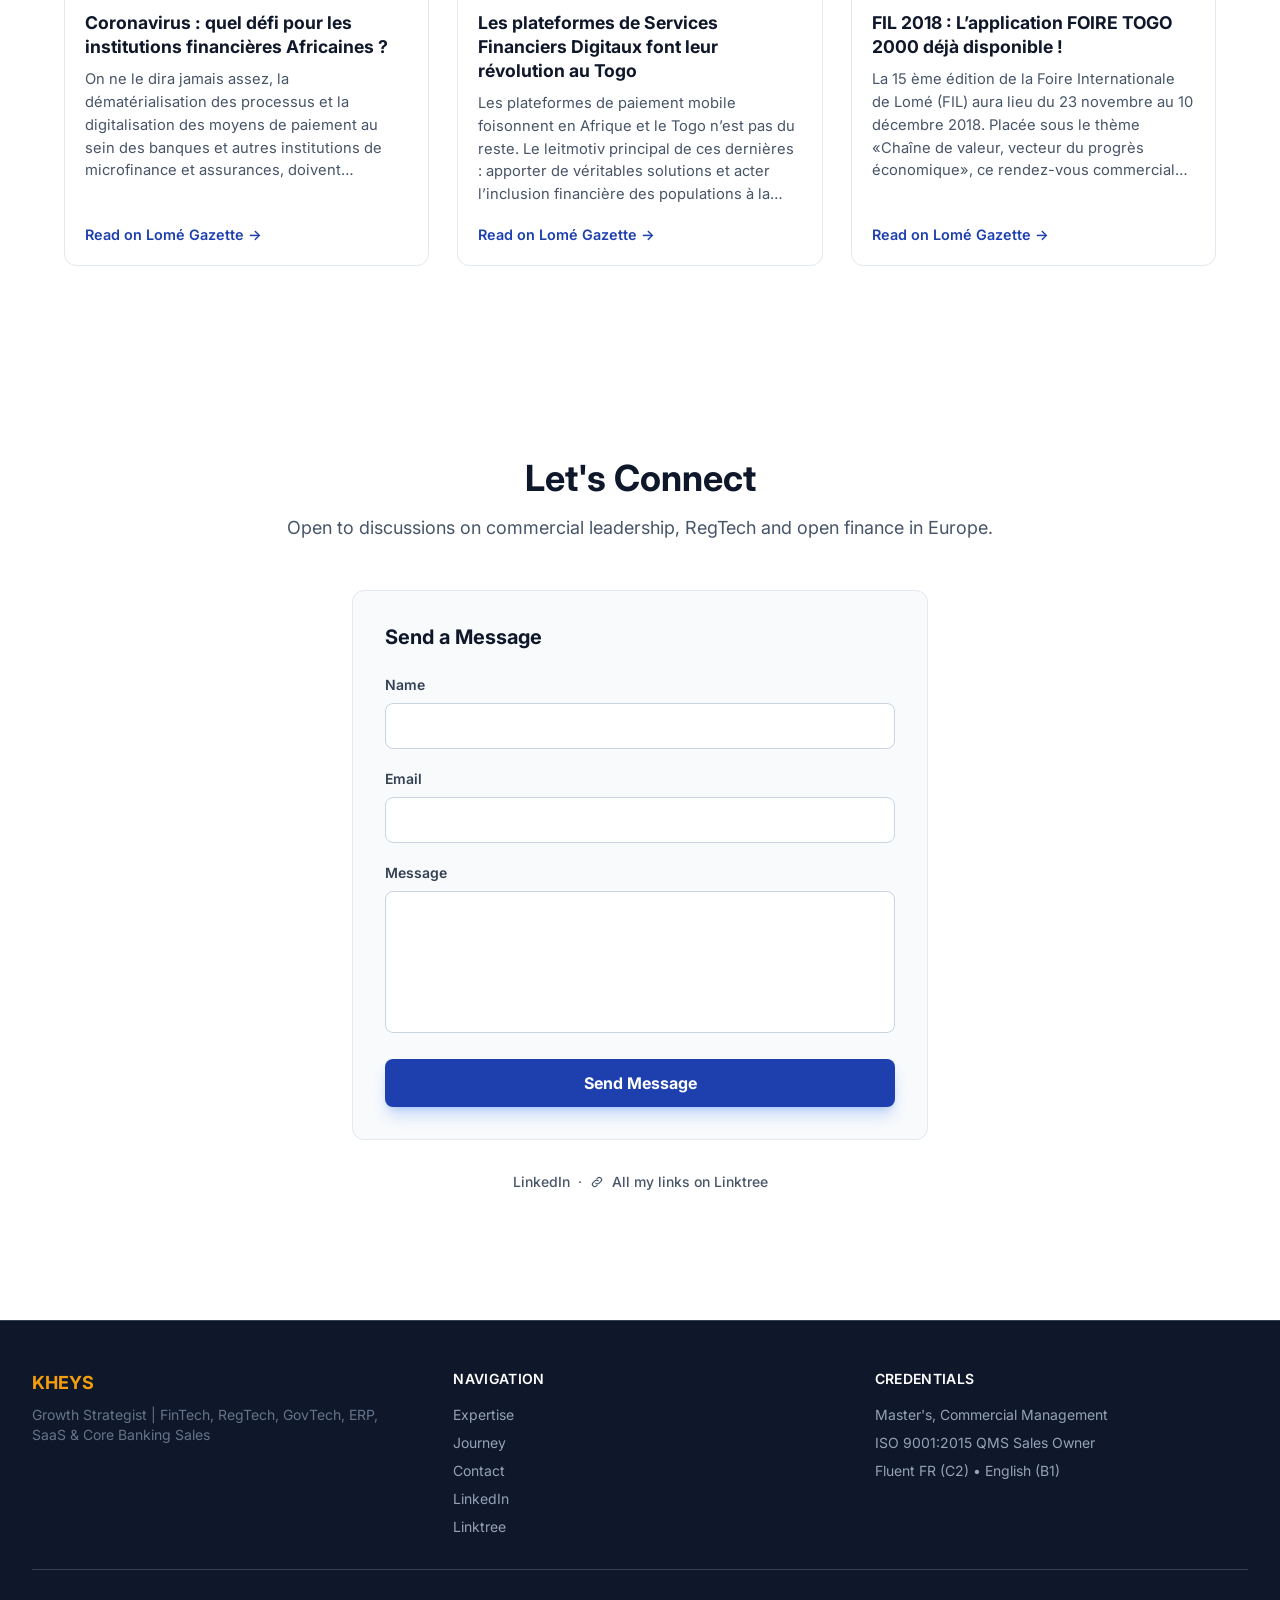
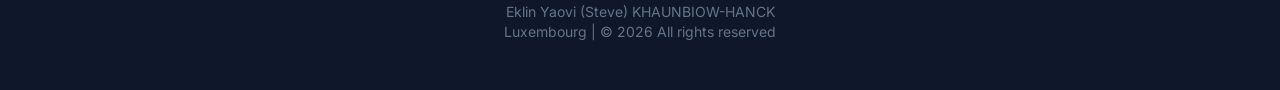
==== commit 192f7153: "Presse : ajoute l'article FIL 2018 Foire Togo 2000 en derniere position (numeros de telephone floute" ====
--- a/index.html
+++ b/index.html
@@ -861,6 +861,17 @@
                         <a class="press-more" href="https://lomegazette.com/les-plateformes-de-services-financiers-digitaux-font-leur-revolution-au-togo/" target="_blank" rel="noopener noreferrer"><span data-lang="en">Read on Lomé Gazette</span><span data-lang="fr">Lire sur Lomé Gazette</span> <span aria-hidden="true">&rarr;</span></a>
                     </div>
                 </article>
+                <article class="press-card">
+                    <a class="press-img" href="https://lomegazette.com/fil-2018-lapplication-foire-togo-2000-deja-disponible/" target="_blank" rel="noopener noreferrer" tabindex="-1" aria-hidden="true">
+                        <img src="images/press/press-6.jpg" alt="" loading="lazy" decoding="async">
+                    </a>
+                    <div class="press-body">
+                        <p class="press-meta"><span class="press-src">Lomé Gazette</span> · <time datetime="2018-10-31"><span data-lang="en">October 31, 2018</span><span data-lang="fr">31 octobre 2018</span></time> · <span class="press-role"><span data-lang="en">Author</span><span data-lang="fr">Auteur</span></span></p>
+                        <h3 class="press-title" lang="fr"><a href="https://lomegazette.com/fil-2018-lapplication-foire-togo-2000-deja-disponible/" target="_blank" rel="noopener noreferrer">FIL 2018 : L’application FOIRE TOGO 2000 déjà disponible !</a></h3>
+                        <p class="press-lead" lang="fr">La 15 ème édition de la Foire Internationale de Lomé (FIL) aura lieu du 23 novembre au 10 décembre 2018. Placée sous le thème «Chaîne de valeur, vecteur du progrès économique», ce rendez-vous commercial fera une fois de plus la part belle aux Technologies de l’Information et de la Communication (TIC) à travers la disponibilité de son application mobile…</p>
+                        <a class="press-more" href="https://lomegazette.com/fil-2018-lapplication-foire-togo-2000-deja-disponible/" target="_blank" rel="noopener noreferrer"><span data-lang="en">Read on Lomé Gazette</span><span data-lang="fr">Lire sur Lomé Gazette</span> <span aria-hidden="true">&rarr;</span></a>
+                    </div>
+                </article>
             </div>
         </div>
     </section>
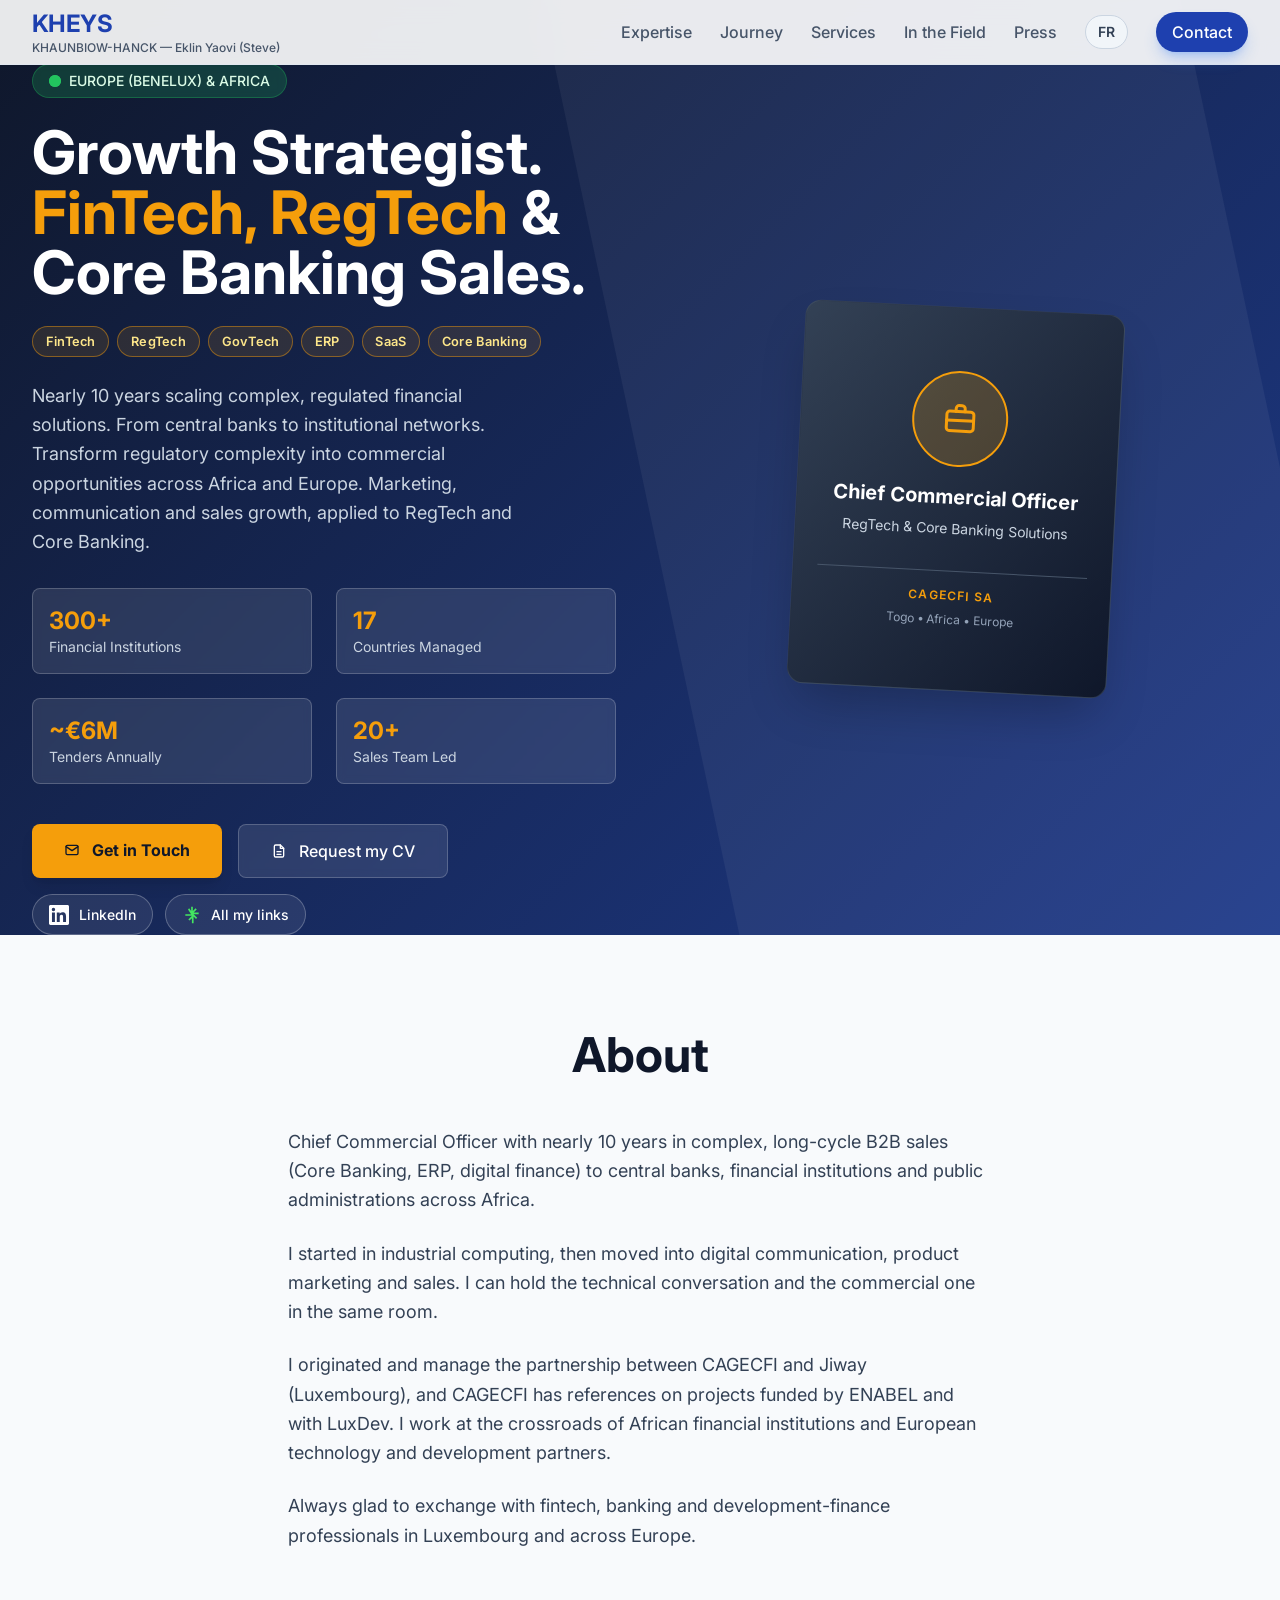
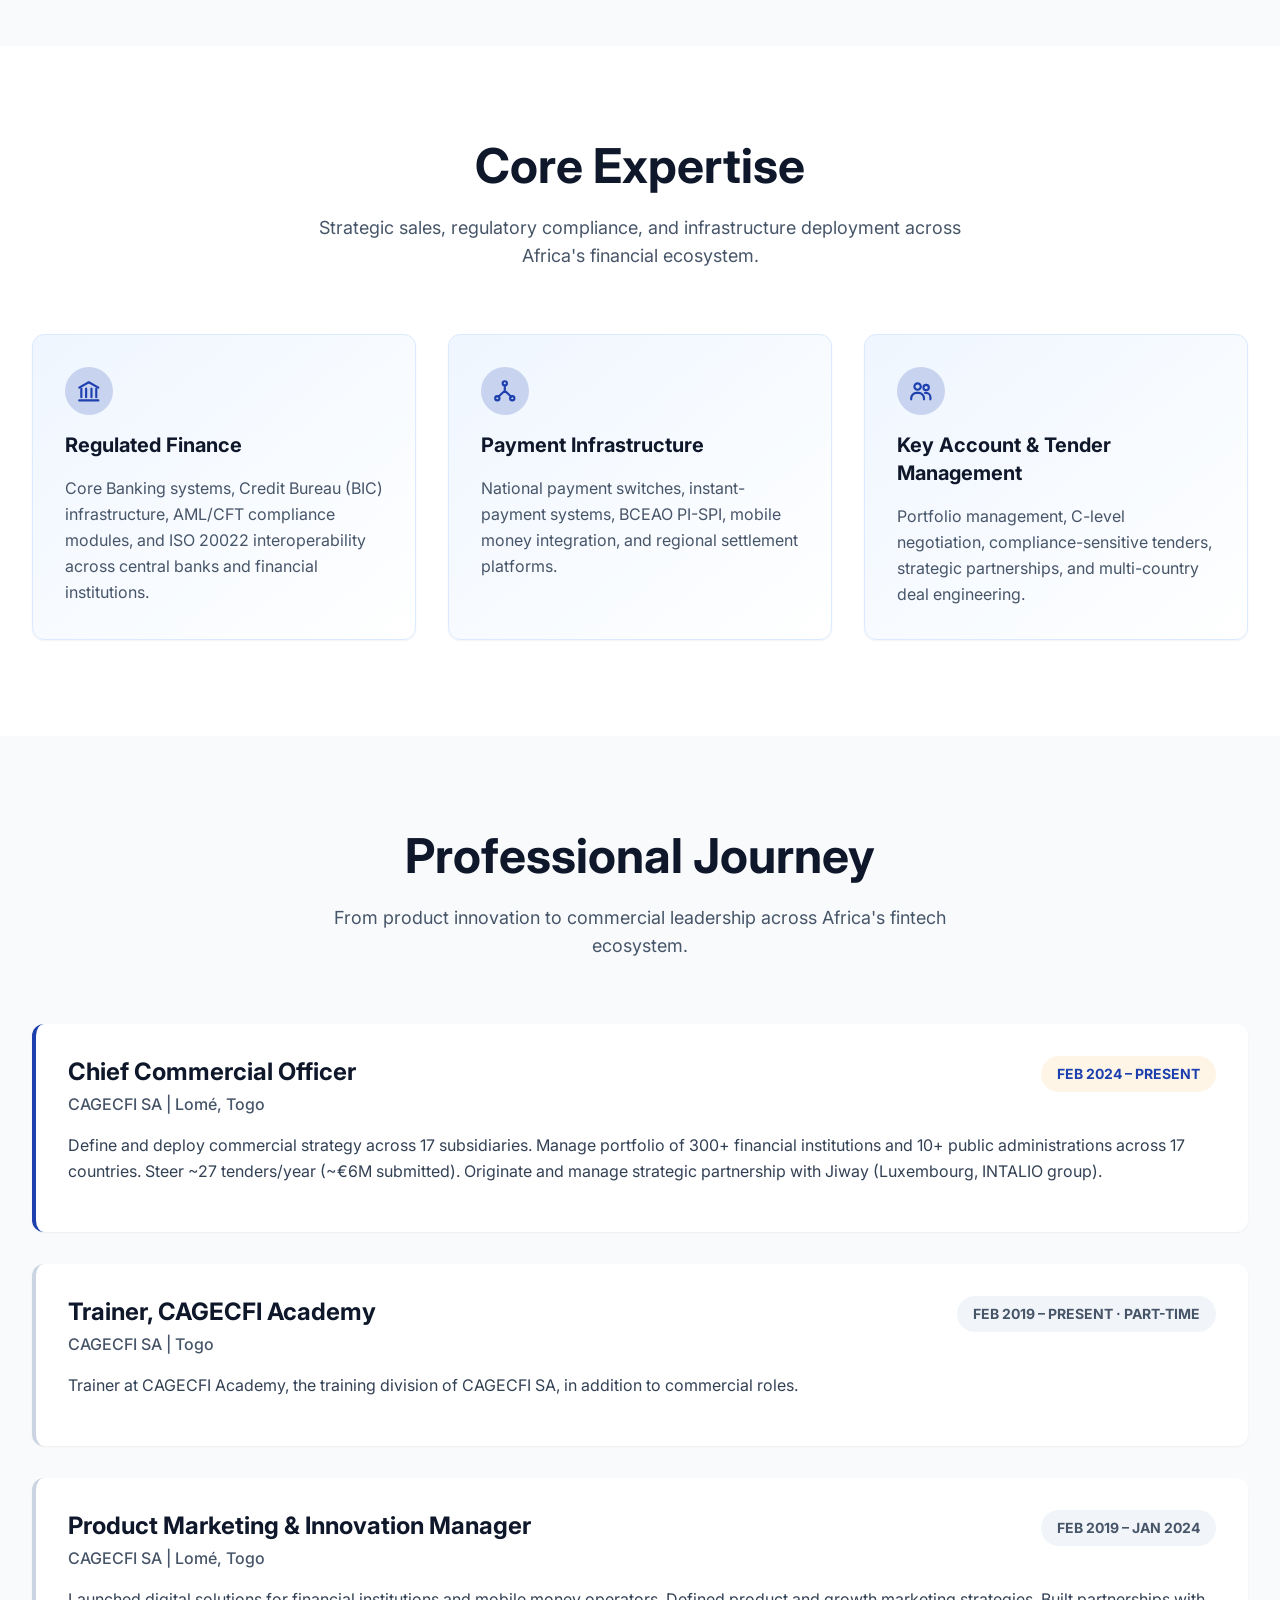
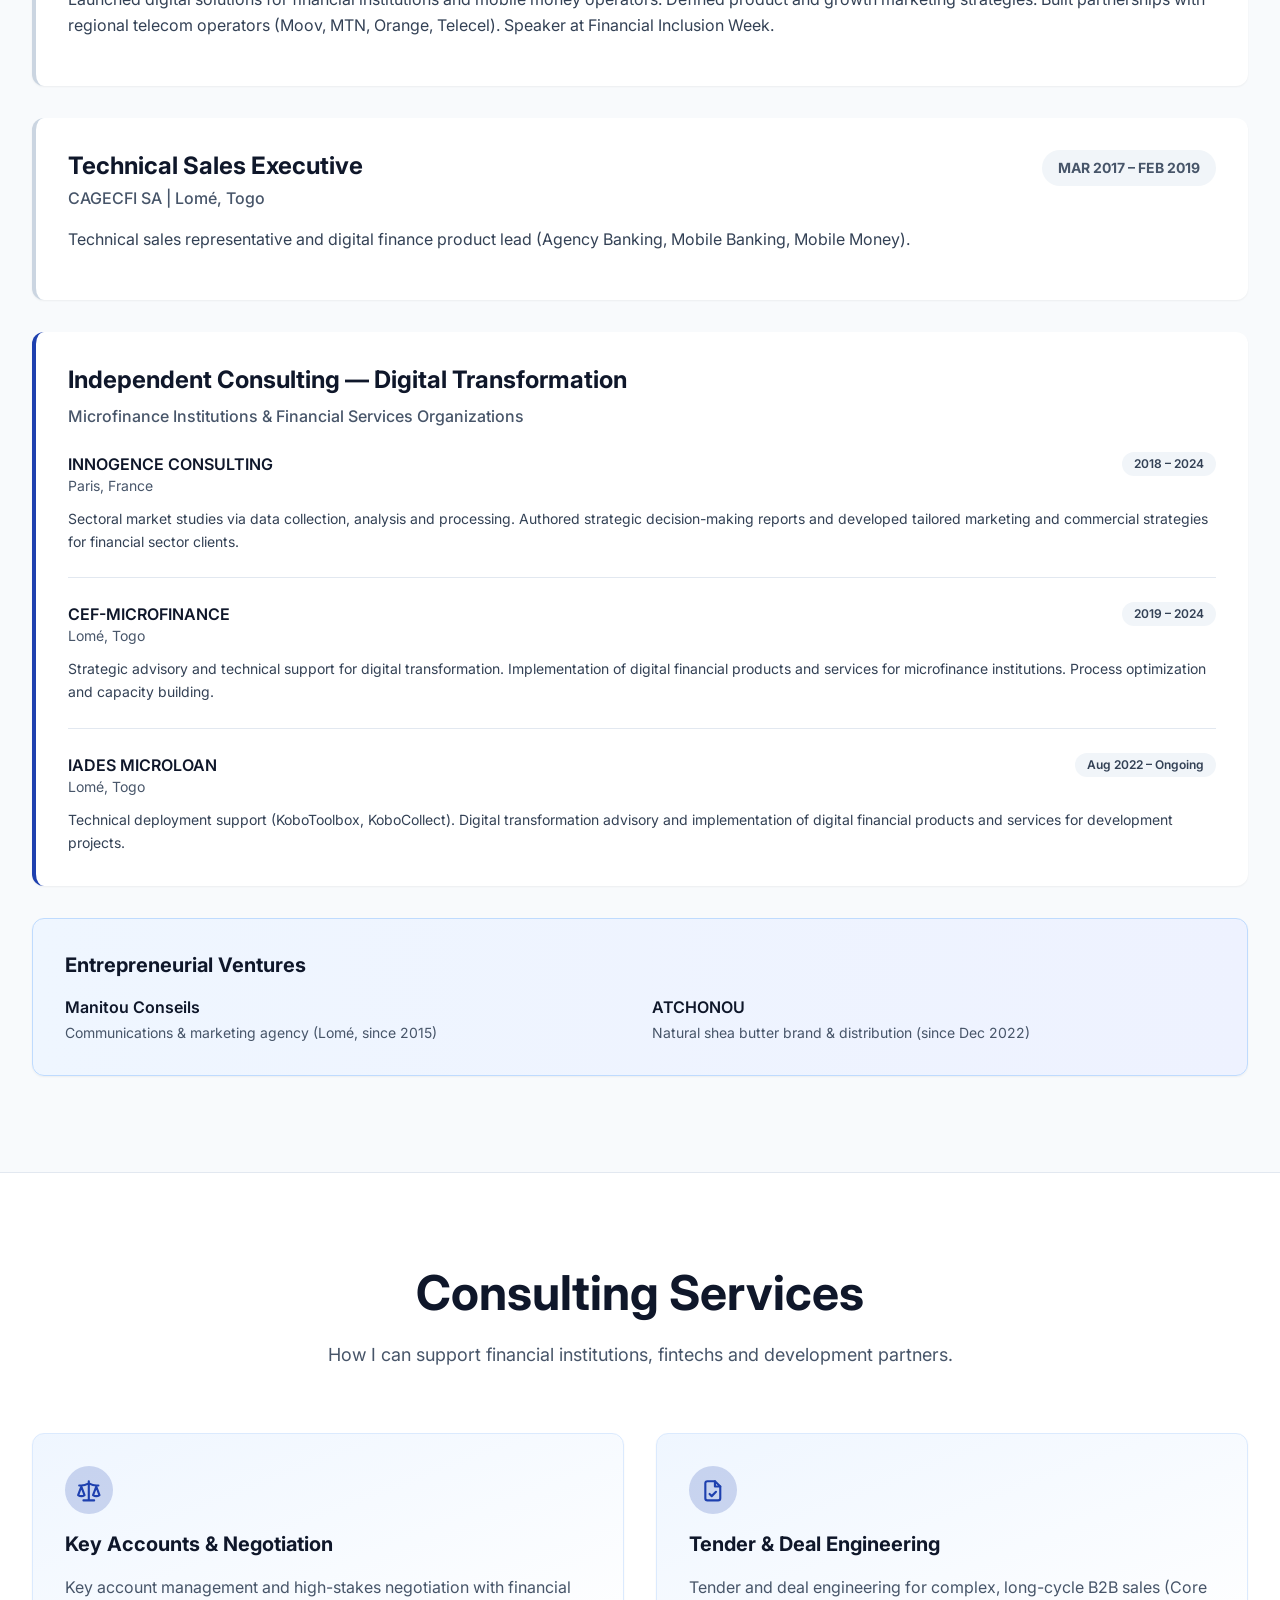
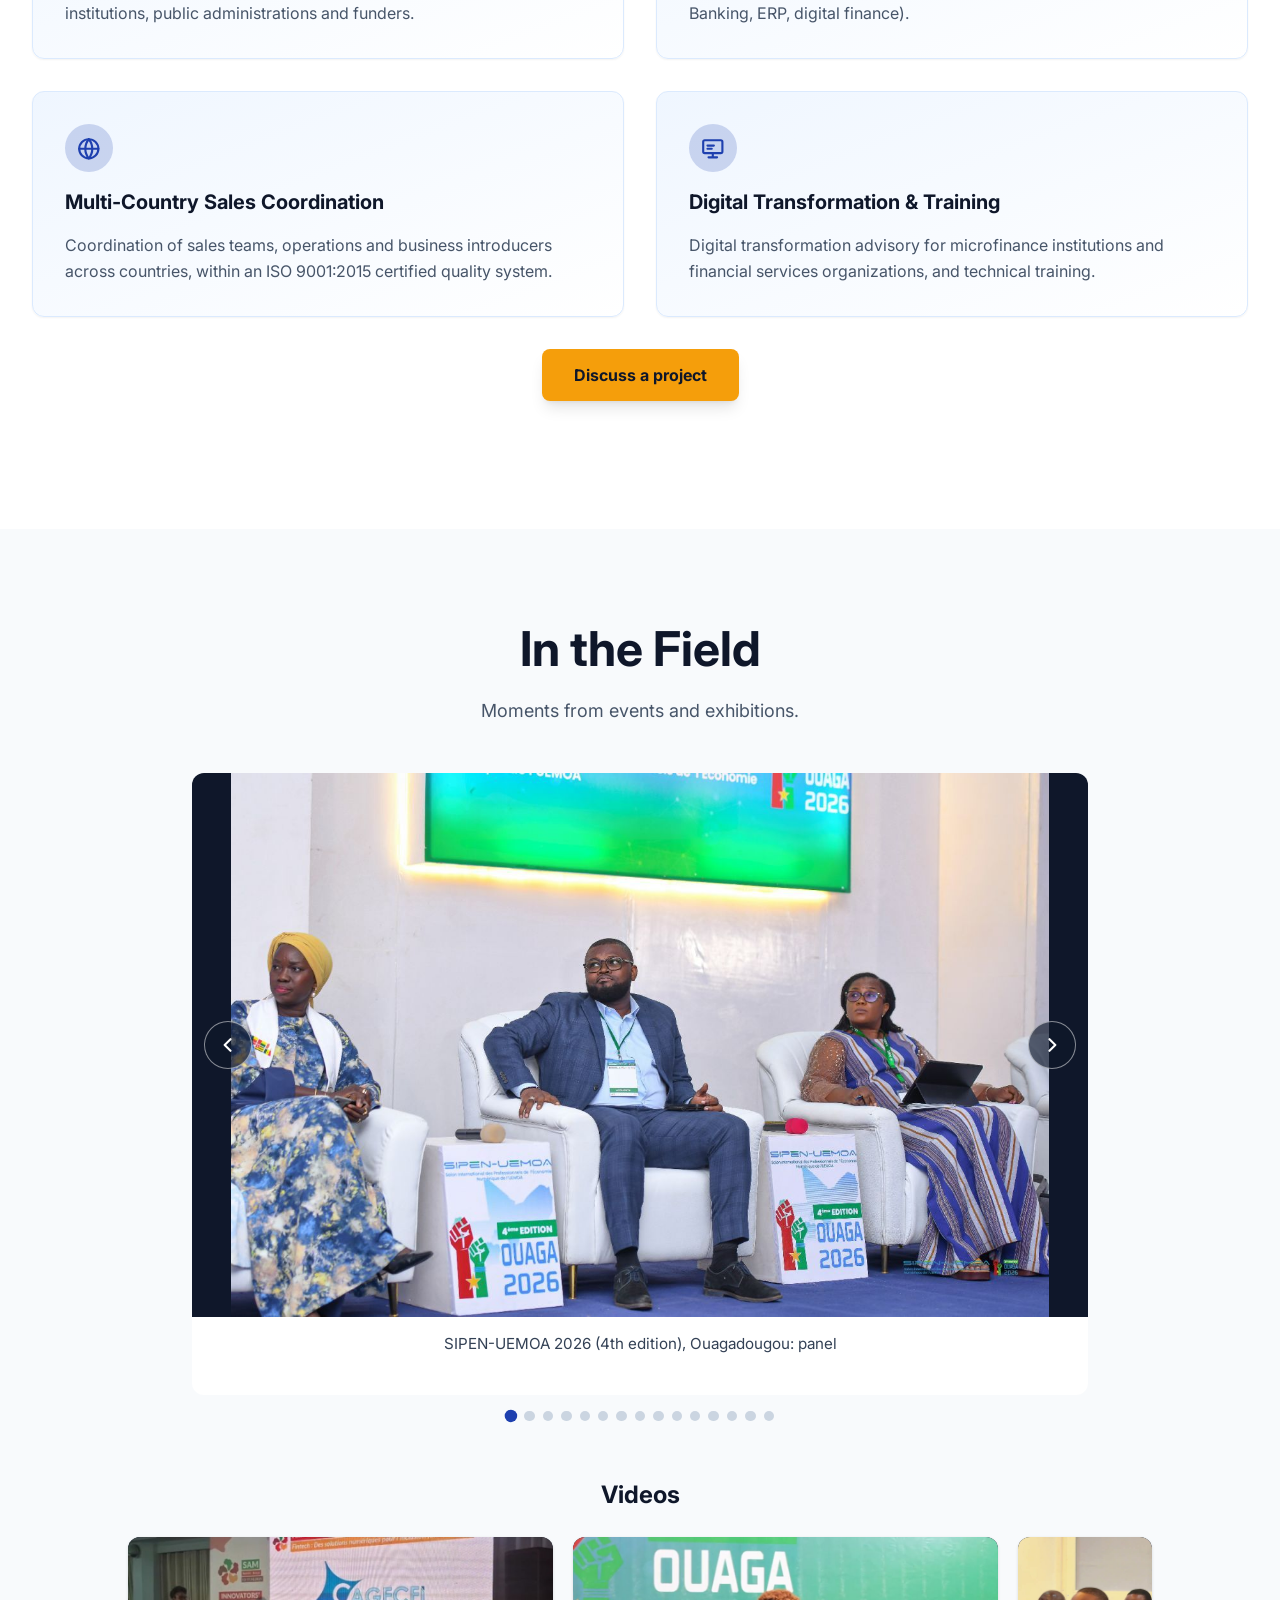
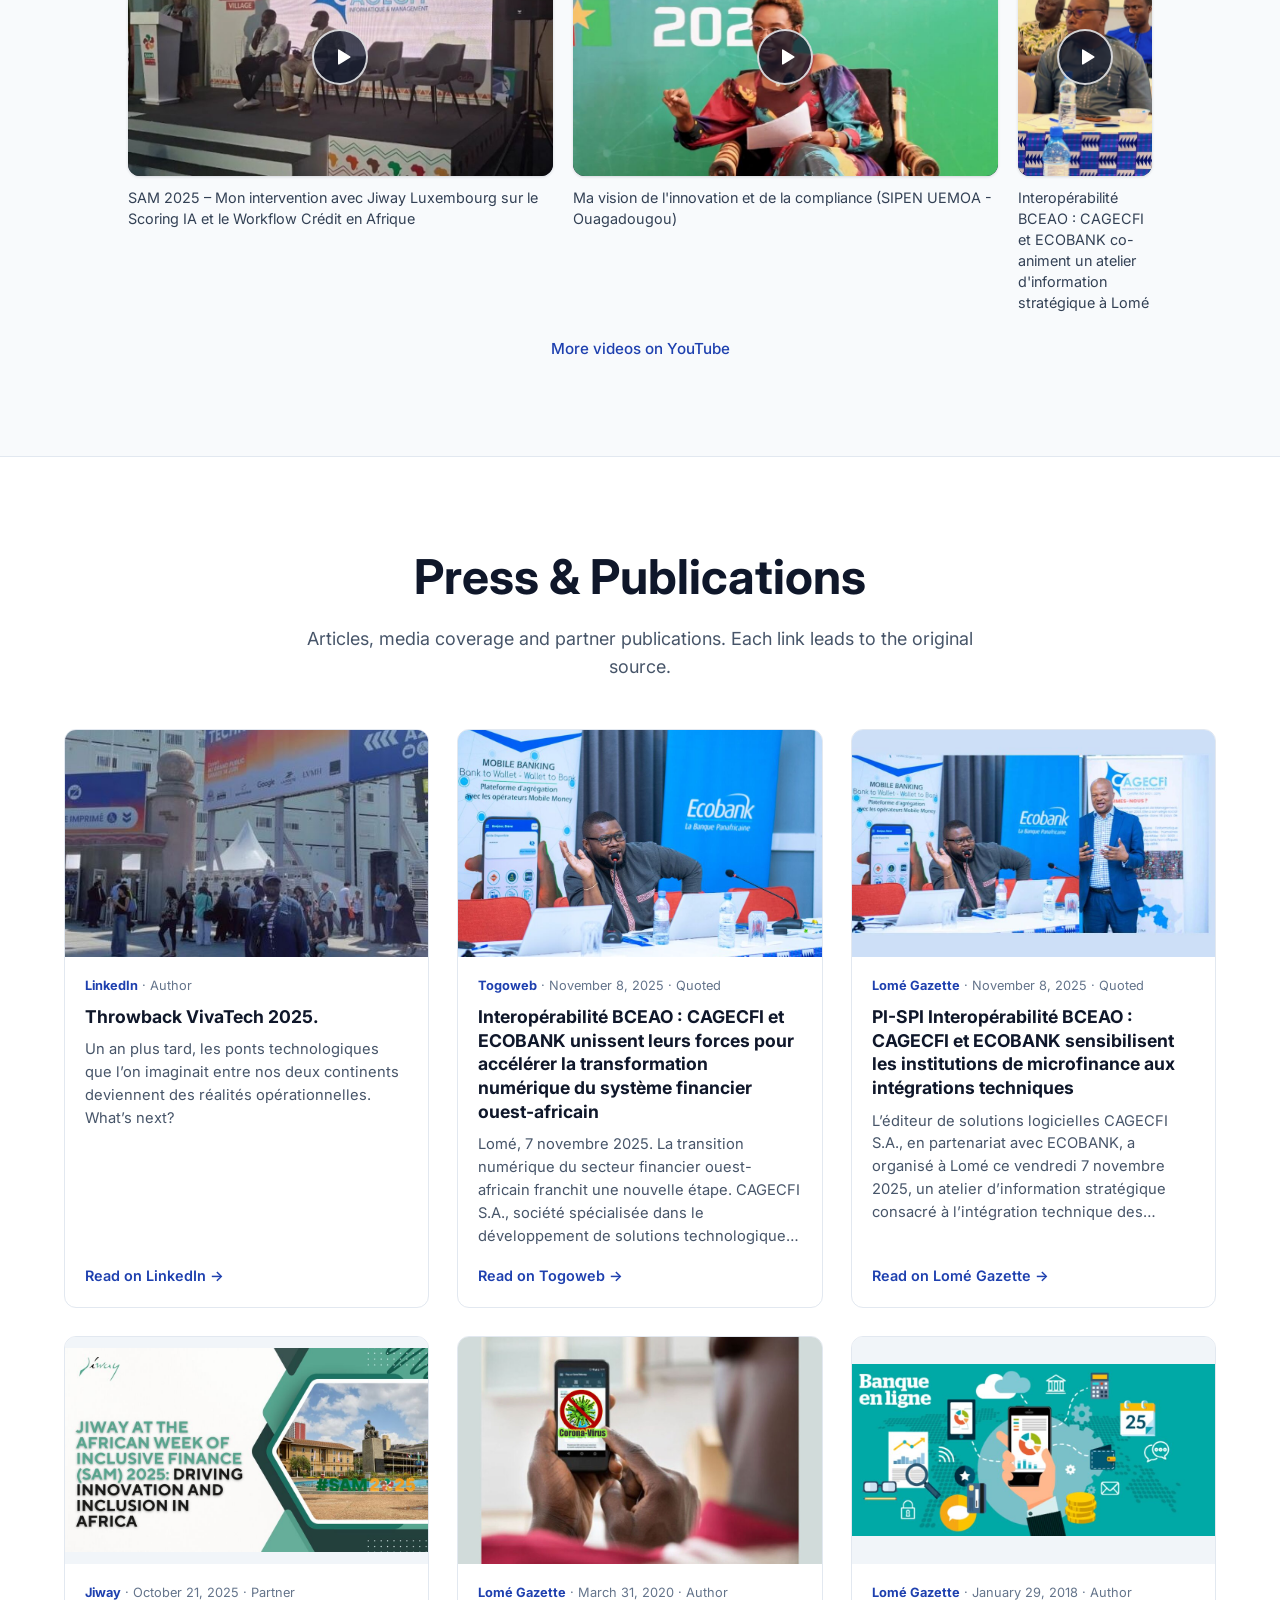
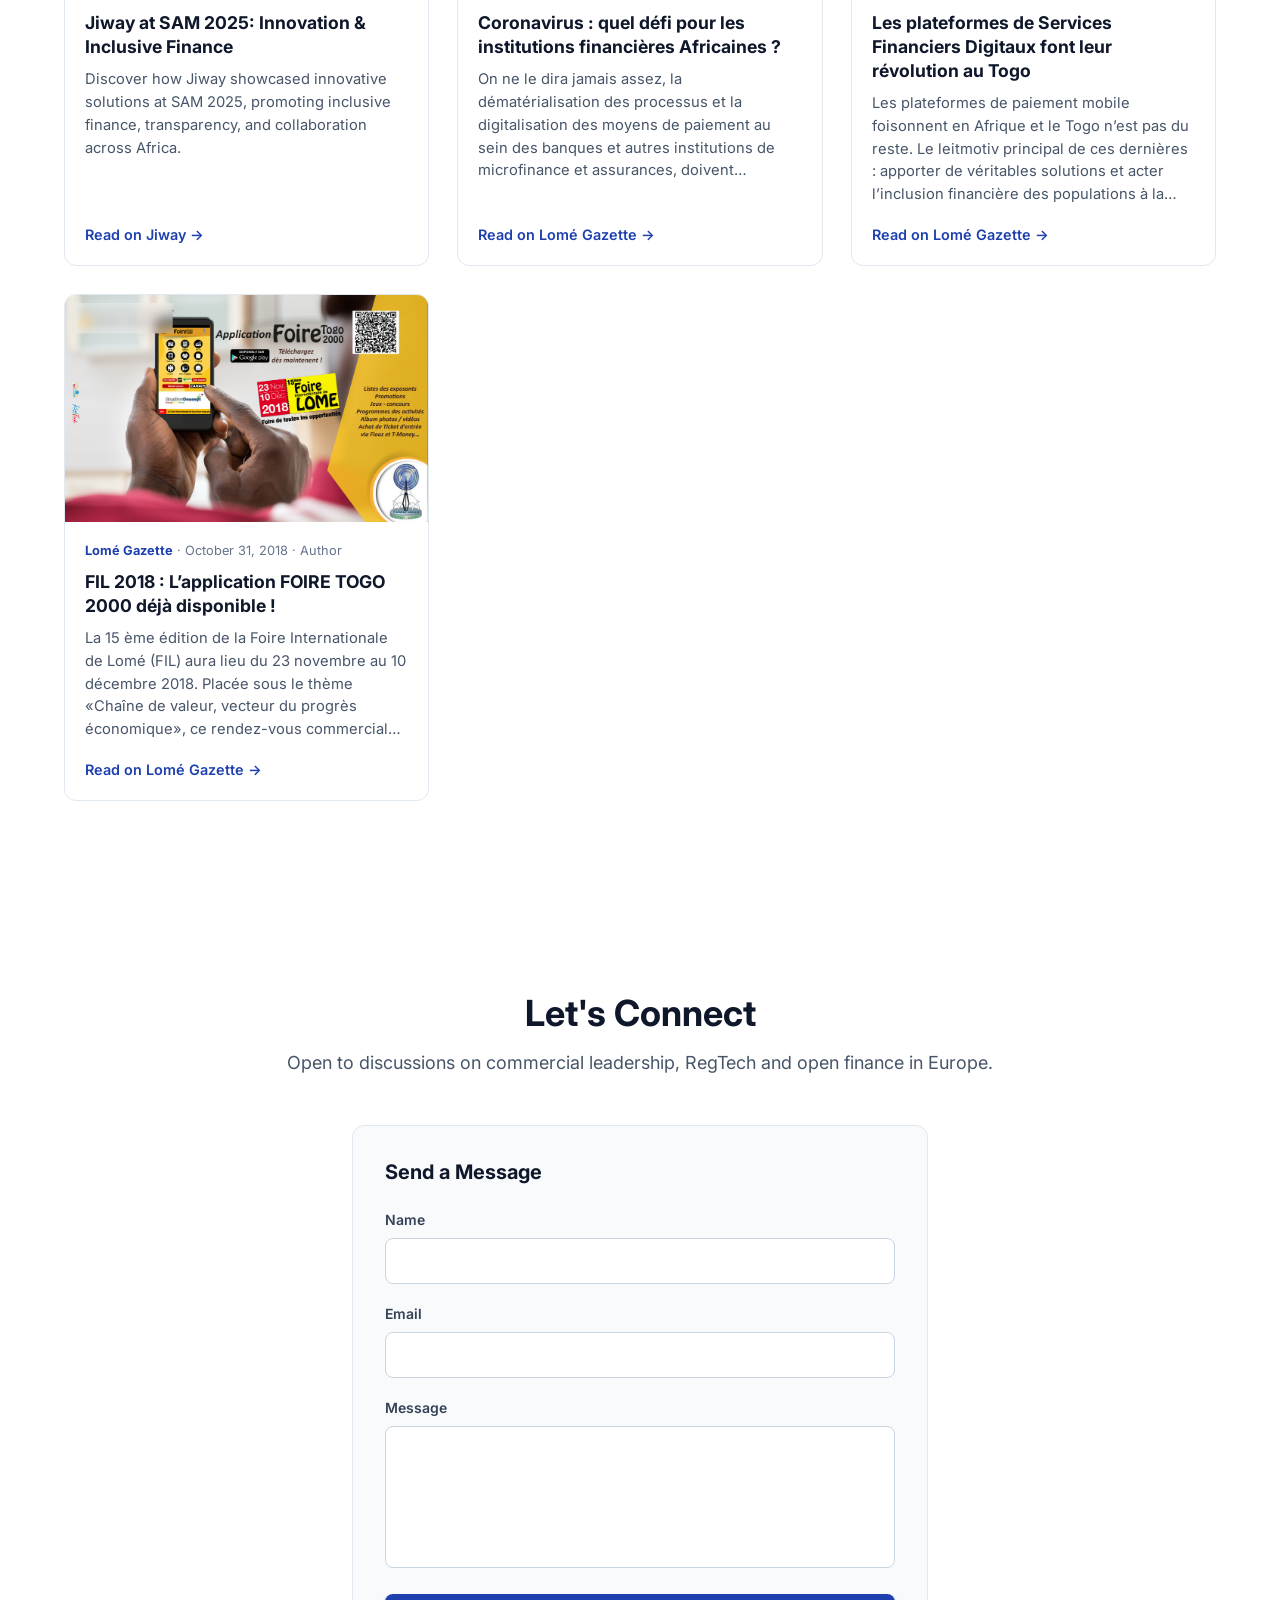
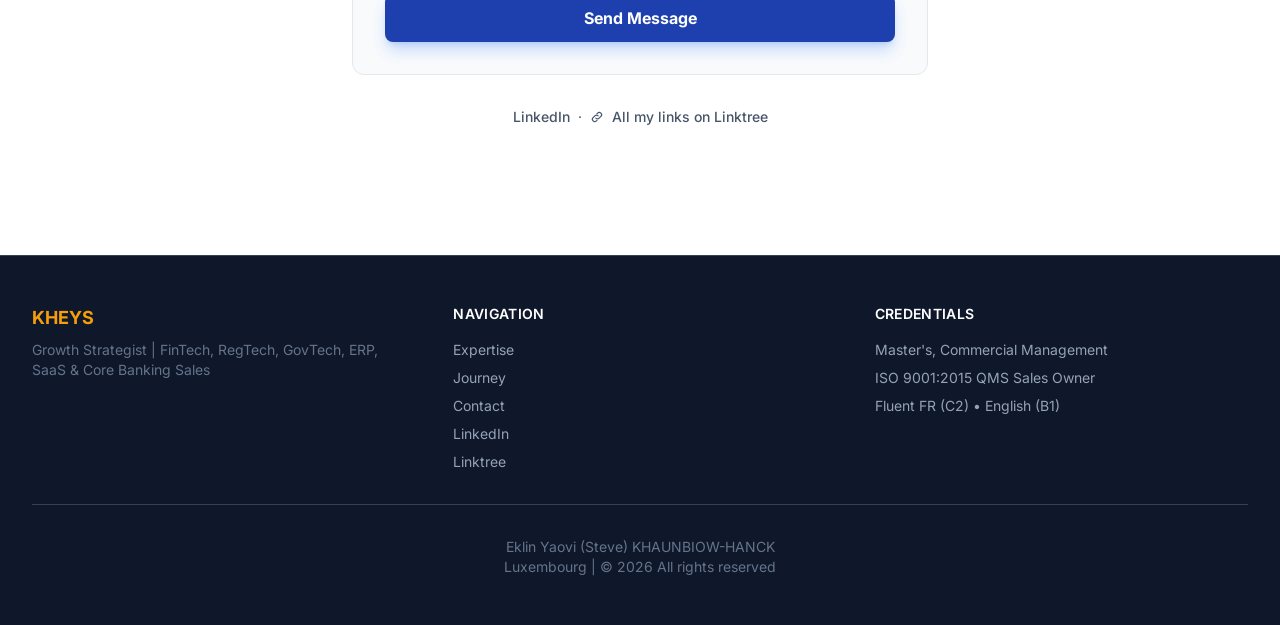
==== commit 8f56eb04: "Menu : liens Services, Sur le terrain, Presse ; presse : post LinkedIn VivaTech 2025 ; legende de la" ====
--- a/index.html
+++ b/index.html
@@ -5,6 +5,7 @@
     <meta name="viewport" content="width=device-width, initial-scale=1.0">
     <title>Eklin Hanck (KHEYS) | Growth Strategist, FinTech &amp; RegTech</title>
     <meta name="description" content="Eklin Hanck (KHEYS), Chief Commercial Officer. Growth Strategist in FinTech, RegTech, GovTech, ERP, SaaS and Core Banking. Europe (Benelux) &amp; Africa.">
+    <meta name="google-site-verification" content="TPv8vhyTlZAx7o1zCu3Puw0FShawob12BfHTSKN8UWM">
     <link rel="canonical" href="https://eklin-hanck.pro/">
     <meta name="theme-color" content="#0f172a">
 
@@ -171,6 +172,10 @@
         html[lang="fr"] .press-meta [data-lang="fr"], html[lang="fr"] .press-more [data-lang="fr"] { display: inline; }
         .chips { display: flex; flex-wrap: wrap; gap: 0.5rem; list-style: none; padding: 0; margin: 0 0 1.5rem; }
         .chips li { padding: 0.3rem 0.8rem; border-radius: 9999px; font-size: 0.8rem; font-weight: 600; letter-spacing: 0.02em; color: #fde68a; background: rgba(245,158,11,0.12); border: 1px solid rgba(245,158,11,0.45); }
+        .nav-d { display: none; align-items: center; gap: 1.75rem; }
+        .nav-m { display: flex; align-items: center; }
+        @media (min-width: 1024px) { .nav-d { display: flex; } .nav-m, #mobile-menu { display: none !important; } }
+        section[id], #contact { scroll-margin-top: 4.5rem; }
         .about-col { max-width: 44rem; margin: 0 auto; }
         html[lang="fr"] .cta-c [data-lang="fr"] { display: inline-block; }
         .cta-c [data-lang="en"] { display: inline-block; }
@@ -208,13 +213,22 @@
                     <span class="font-bold text-2xl text-brand-primary tracking-tight">KHEYS</span>
                     <span class="text-xs text-slate-600 font-medium">KHAUNBIOW-HANCK — Eklin Yaovi (Steve)</span>
                 </div>
-                <div class="hidden md:flex space-x-8 items-center">
+                <div class="nav-d">
                     <a href="#expertise" class="text-slate-600 hover:text-brand-primary transition font-medium" data-lang="en">Expertise</a>
                     <a href="#expertise" class="text-slate-600 hover:text-brand-primary transition font-medium" data-lang="fr">Expertise</a>
                     
                     <a href="#parcours" class="text-slate-600 hover:text-brand-primary transition font-medium" data-lang="en">Journey</a>
                     <a href="#parcours" class="text-slate-600 hover:text-brand-primary transition font-medium" data-lang="fr">Parcours</a>
                     
+                    <a href="#services" class="text-slate-600 hover:text-brand-primary transition font-medium" data-lang="en">Services</a>
+                    <a href="#services" class="text-slate-600 hover:text-brand-primary transition font-medium" data-lang="fr">Services</a>
+
+                    <a href="#gallery" class="text-slate-600 hover:text-brand-primary transition font-medium" data-lang="en">In the Field</a>
+                    <a href="#gallery" class="text-slate-600 hover:text-brand-primary transition font-medium" data-lang="fr">Sur le terrain</a>
+
+                    <a href="#press" class="text-slate-600 hover:text-brand-primary transition font-medium" data-lang="en">Press</a>
+                    <a href="#press" class="text-slate-600 hover:text-brand-primary transition font-medium" data-lang="fr">Presse</a>
+
                     <button id="lang-toggle" class="px-3 py-1.5 bg-slate-100 hover:bg-slate-200 rounded-full text-sm font-semibold text-slate-700 transition border border-slate-300">
                         FR
                     </button>
@@ -223,7 +237,7 @@
                         Contact
                     </a>
                 </div>
-                <div class="md:hidden flex items-center">
+                <div class="nav-m">
                     <button id="mobile-menu-btn" class="text-slate-600 hover:text-brand-primary focus:outline-none">
                         <svg class="ico text-2xl" viewBox="0 0 24 24" fill="none" stroke="currentColor" stroke-width="2" stroke-linecap="round" stroke-linejoin="round" aria-hidden="true" focusable="false"><path d="M4 6h16M4 12h16M4 18h16"/></svg>
                     </button>
@@ -231,11 +245,17 @@
             </div>
         </div>
         <!-- Mobile Menu -->
-        <div id="mobile-menu" class="hidden md:hidden bg-white border-t">
+        <div id="mobile-menu" class="hidden bg-white border-t">
             <a href="#expertise" class="block px-4 py-3 text-slate-600 hover:bg-slate-50" data-lang="en">Expertise</a>
             <a href="#expertise" class="block px-4 py-3 text-slate-600 hover:bg-slate-50" data-lang="fr">Expertise</a>
             <a href="#parcours" class="block px-4 py-3 text-slate-600 hover:bg-slate-50" data-lang="en">Journey</a>
             <a href="#parcours" class="block px-4 py-3 text-slate-600 hover:bg-slate-50" data-lang="fr">Parcours</a>
+            <a href="#services" class="block px-4 py-3 text-slate-600 hover:bg-slate-50" data-lang="en">Services</a>
+            <a href="#services" class="block px-4 py-3 text-slate-600 hover:bg-slate-50" data-lang="fr">Services</a>
+            <a href="#gallery" class="block px-4 py-3 text-slate-600 hover:bg-slate-50" data-lang="en">In the Field</a>
+            <a href="#gallery" class="block px-4 py-3 text-slate-600 hover:bg-slate-50" data-lang="fr">Sur le terrain</a>
+            <a href="#press" class="block px-4 py-3 text-slate-600 hover:bg-slate-50" data-lang="en">Press</a>
+            <a href="#press" class="block px-4 py-3 text-slate-600 hover:bg-slate-50" data-lang="fr">Presse</a>
             <a href="#contact" class="block px-4 py-3 text-brand-primary font-bold hover:bg-slate-50">Contact</a>
         </div>
     </nav>
@@ -698,7 +718,7 @@
                     </figure>
                     <figure class="gal-slide" role="group" aria-roledescription="slide" aria-label="4 / 15">
                         <div class="gal-frame"><img src="images/gallery/photo-9.jpg" alt="Eklin speaking with a microphone while seated on a stage next to two other panelists" width="1400" height="933" loading="lazy" decoding="async"></div>
-                        <figcaption><span data-lang="en">Panel discussion</span><span data-lang="fr">Table ronde</span></figcaption>
+                        <figcaption><span data-lang="en">Panel discussion during a session of the agricultural and rural finance training (FAR) for alumni, October 2023, ahead of the African Microfinance Week organised by ADA Luxembourg</span><span data-lang="fr">Table ronde lors d'une session de la formation en finance agricole et rurale (FAR) des alumni, octobre 2023, en prélude à la Semaine africaine de la microfinance organisée par ADA Luxembourg</span></figcaption>
                     </figure>
                     <figure class="gal-slide" role="group" aria-roledescription="slide" aria-label="5 / 15">
                         <div class="gal-frame"><img src="images/gallery/photo-11.jpg" alt="Eklin standing with a group of visitors at the ETNA Micro Finance stand" width="1400" height="930" loading="lazy" decoding="async"></div>
@@ -806,6 +826,17 @@
                 </p>
             </div>
             <div class="press-grid">
+                <article class="press-card">
+                    <a class="press-img" href="https://www.linkedin.com/posts/eklinhanck_vivatech-corebanking-crossborder-share-7473010326020612097-dkrp/" target="_blank" rel="noopener noreferrer" tabindex="-1" aria-hidden="true">
+                        <img src="images/press/press-7.jpg" alt="" loading="lazy" decoding="async">
+                    </a>
+                    <div class="press-body">
+                        <p class="press-meta"><span class="press-src">LinkedIn</span> · <span class="press-role"><span data-lang="en">Author</span><span data-lang="fr">Auteur</span></span></p>
+                        <h3 class="press-title" lang="en"><a href="https://www.linkedin.com/posts/eklinhanck_vivatech-corebanking-crossborder-share-7473010326020612097-dkrp/" target="_blank" rel="noopener noreferrer">Throwback VivaTech 2025.</a></h3>
+                        <p class="press-lead" lang="fr">Un an plus tard, les ponts technologiques que l’on imaginait entre nos deux continents deviennent des réalités opérationnelles. What’s next?</p>
+                        <a class="press-more" href="https://www.linkedin.com/posts/eklinhanck_vivatech-corebanking-crossborder-share-7473010326020612097-dkrp/" target="_blank" rel="noopener noreferrer"><span data-lang="en">Read on LinkedIn</span><span data-lang="fr">Lire sur LinkedIn</span> <span aria-hidden="true">&rarr;</span></a>
+                    </div>
+                </article>
                 <article class="press-card">
                     <a class="press-img" href="https://togoweb.net/interoperabilite-bceao-cagecfi-et-ecobank-unissent-leurs-forces-pour-accelerer-la-transformation-numerique-du-systeme-financier-ouest-africain/" target="_blank" rel="noopener noreferrer" tabindex="-1" aria-hidden="true">
                         <img src="images/press/press-2.jpg" alt="" loading="lazy" decoding="async">
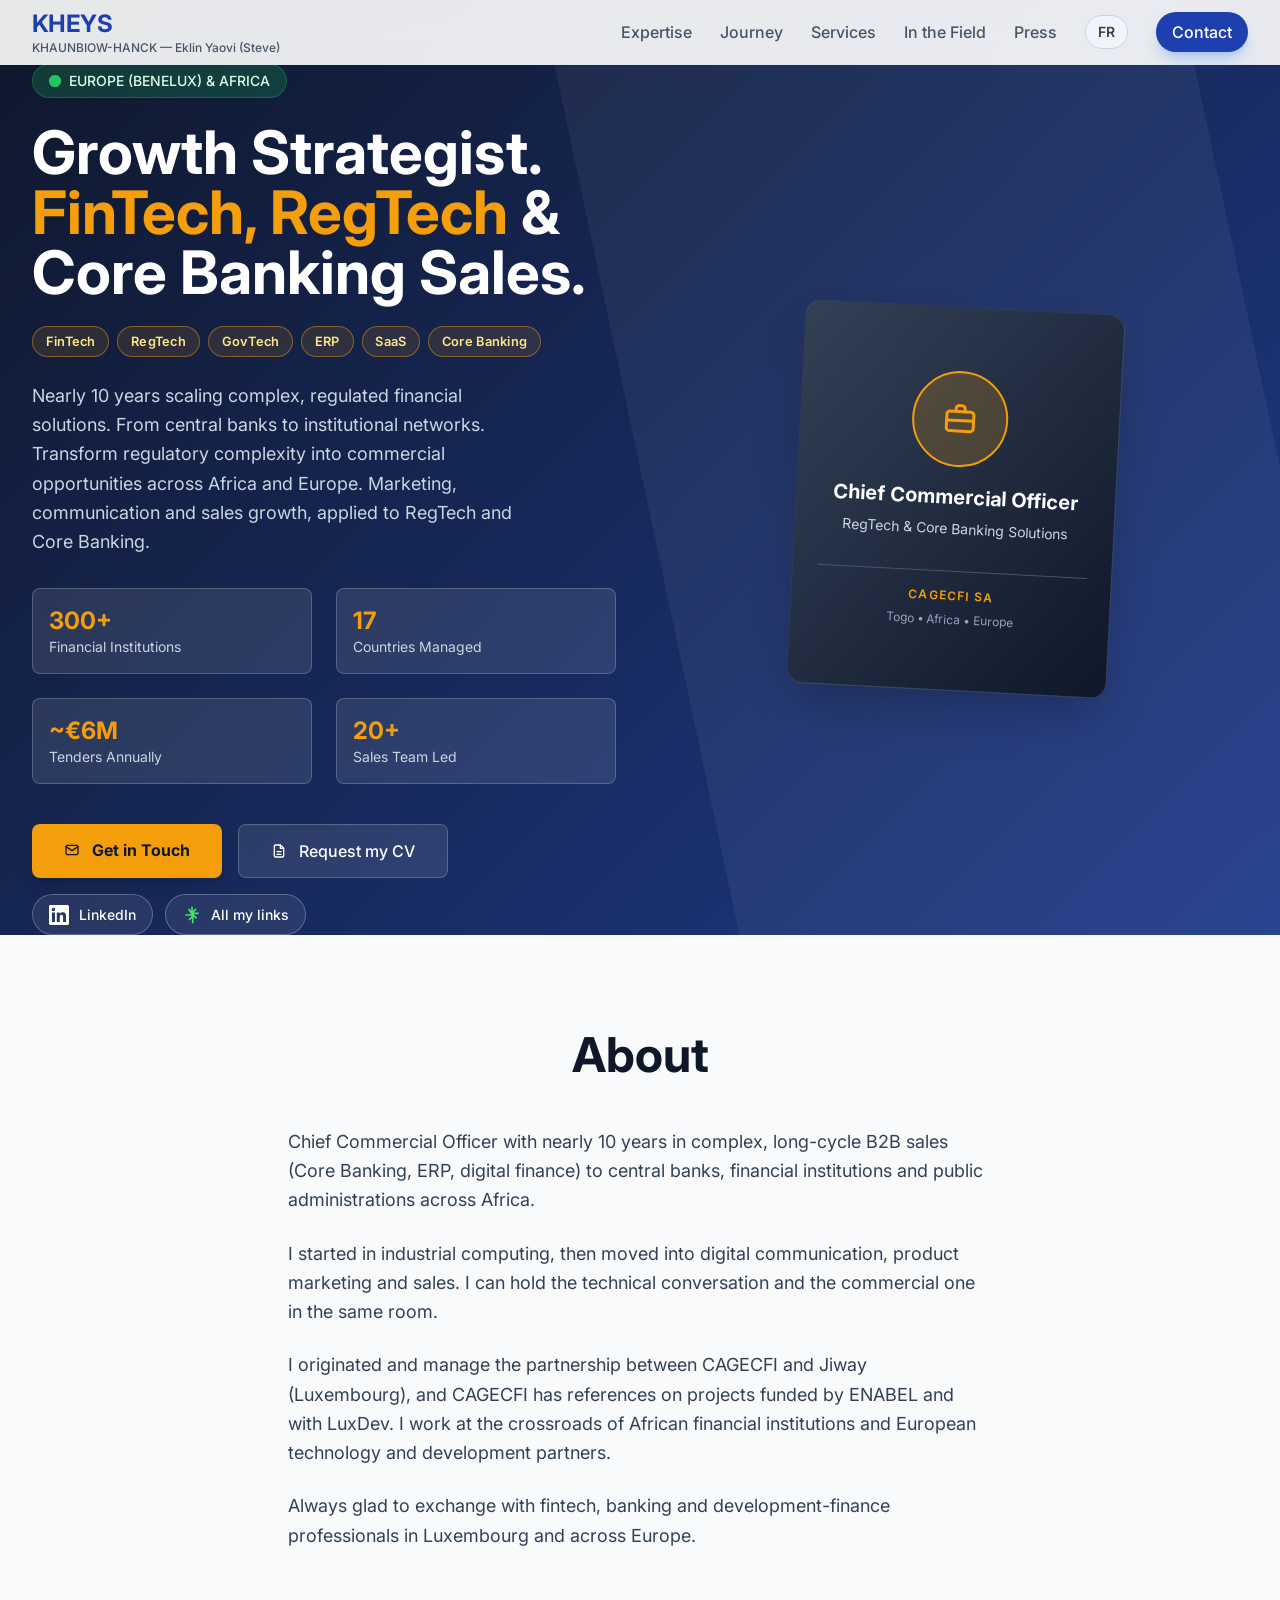
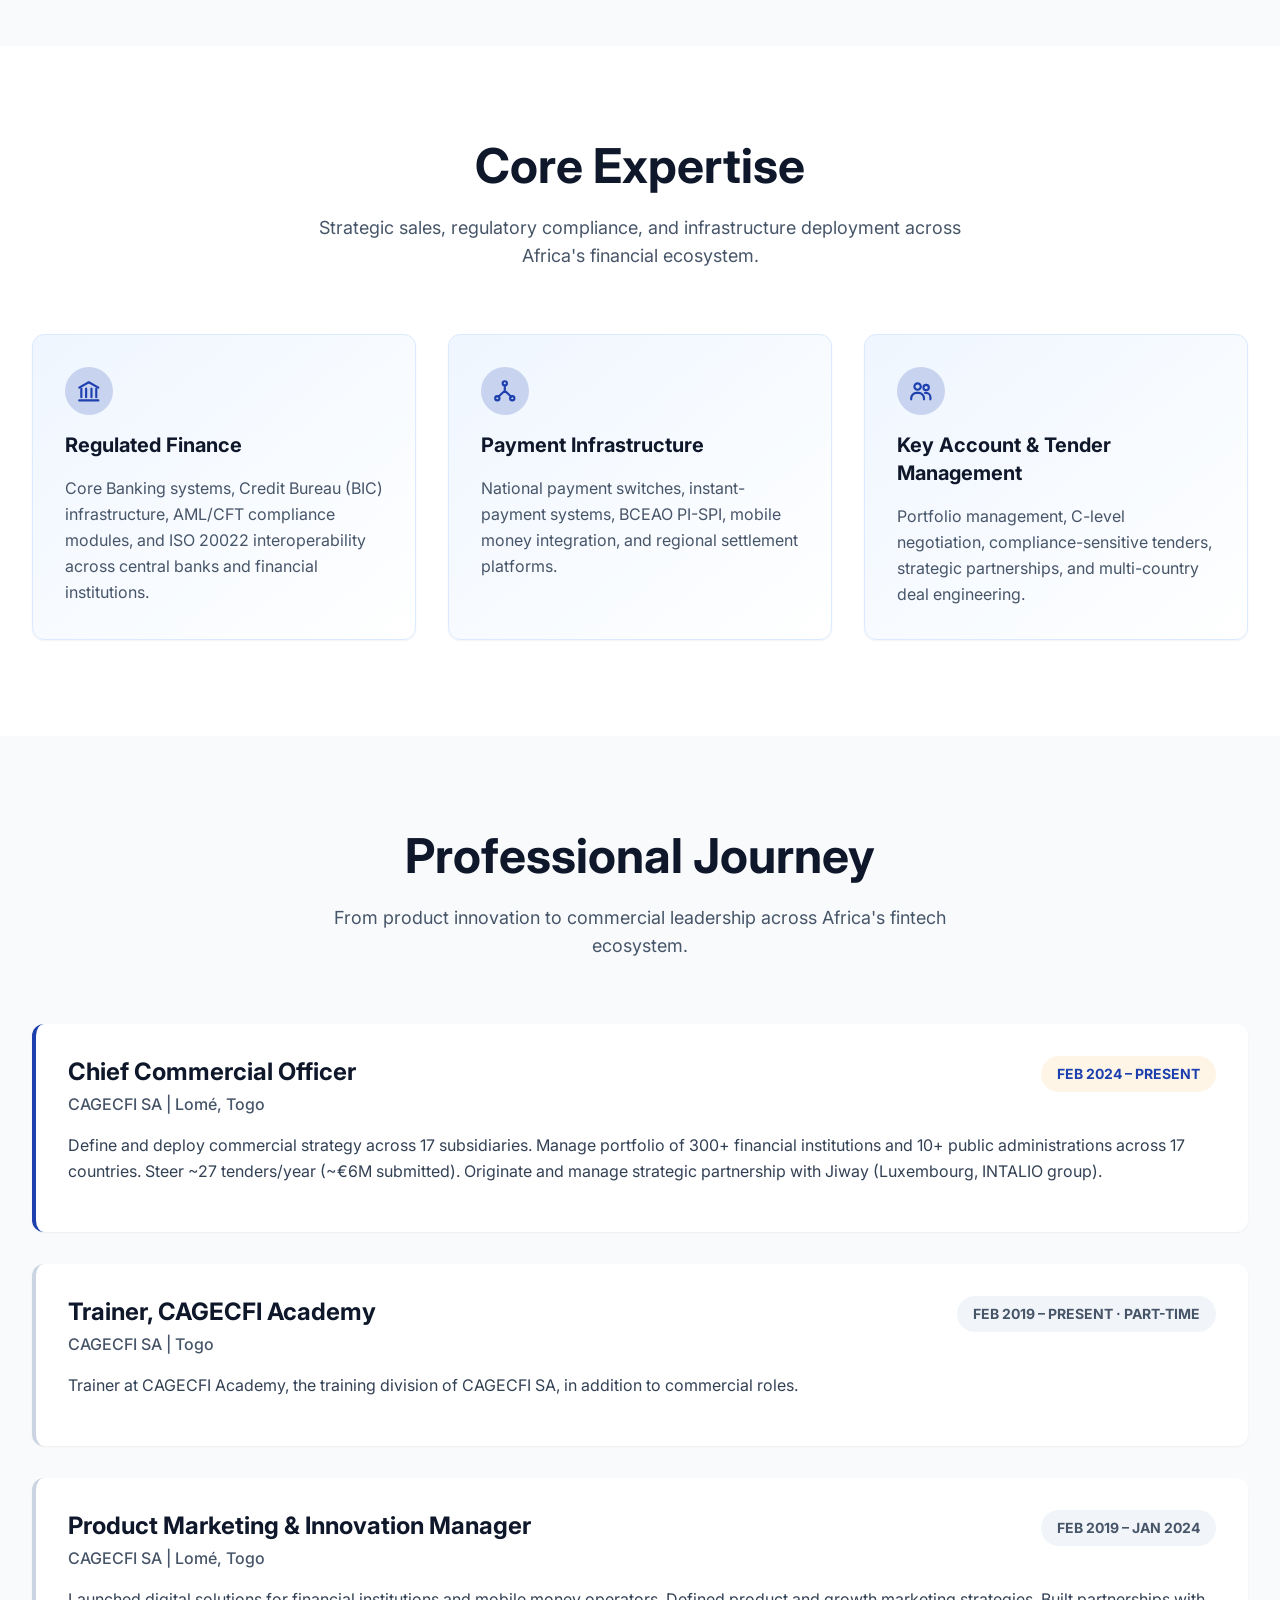
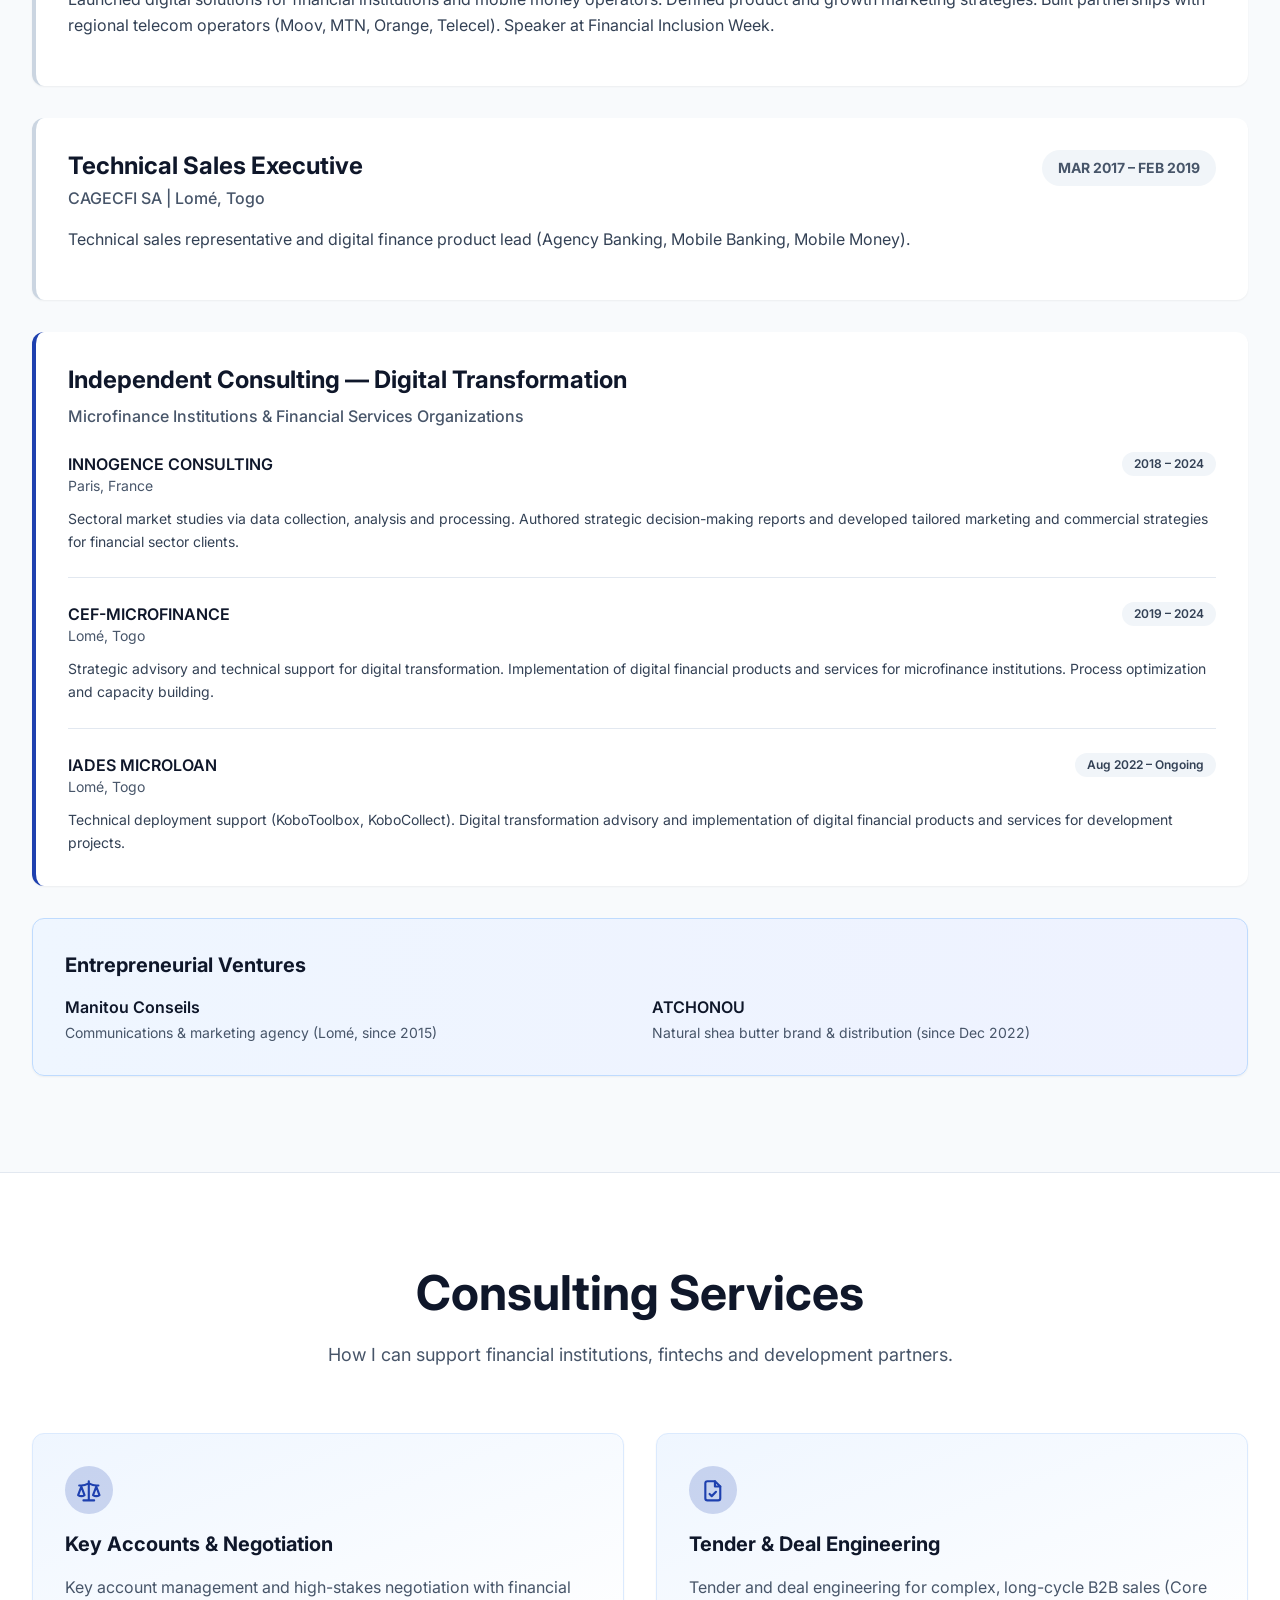
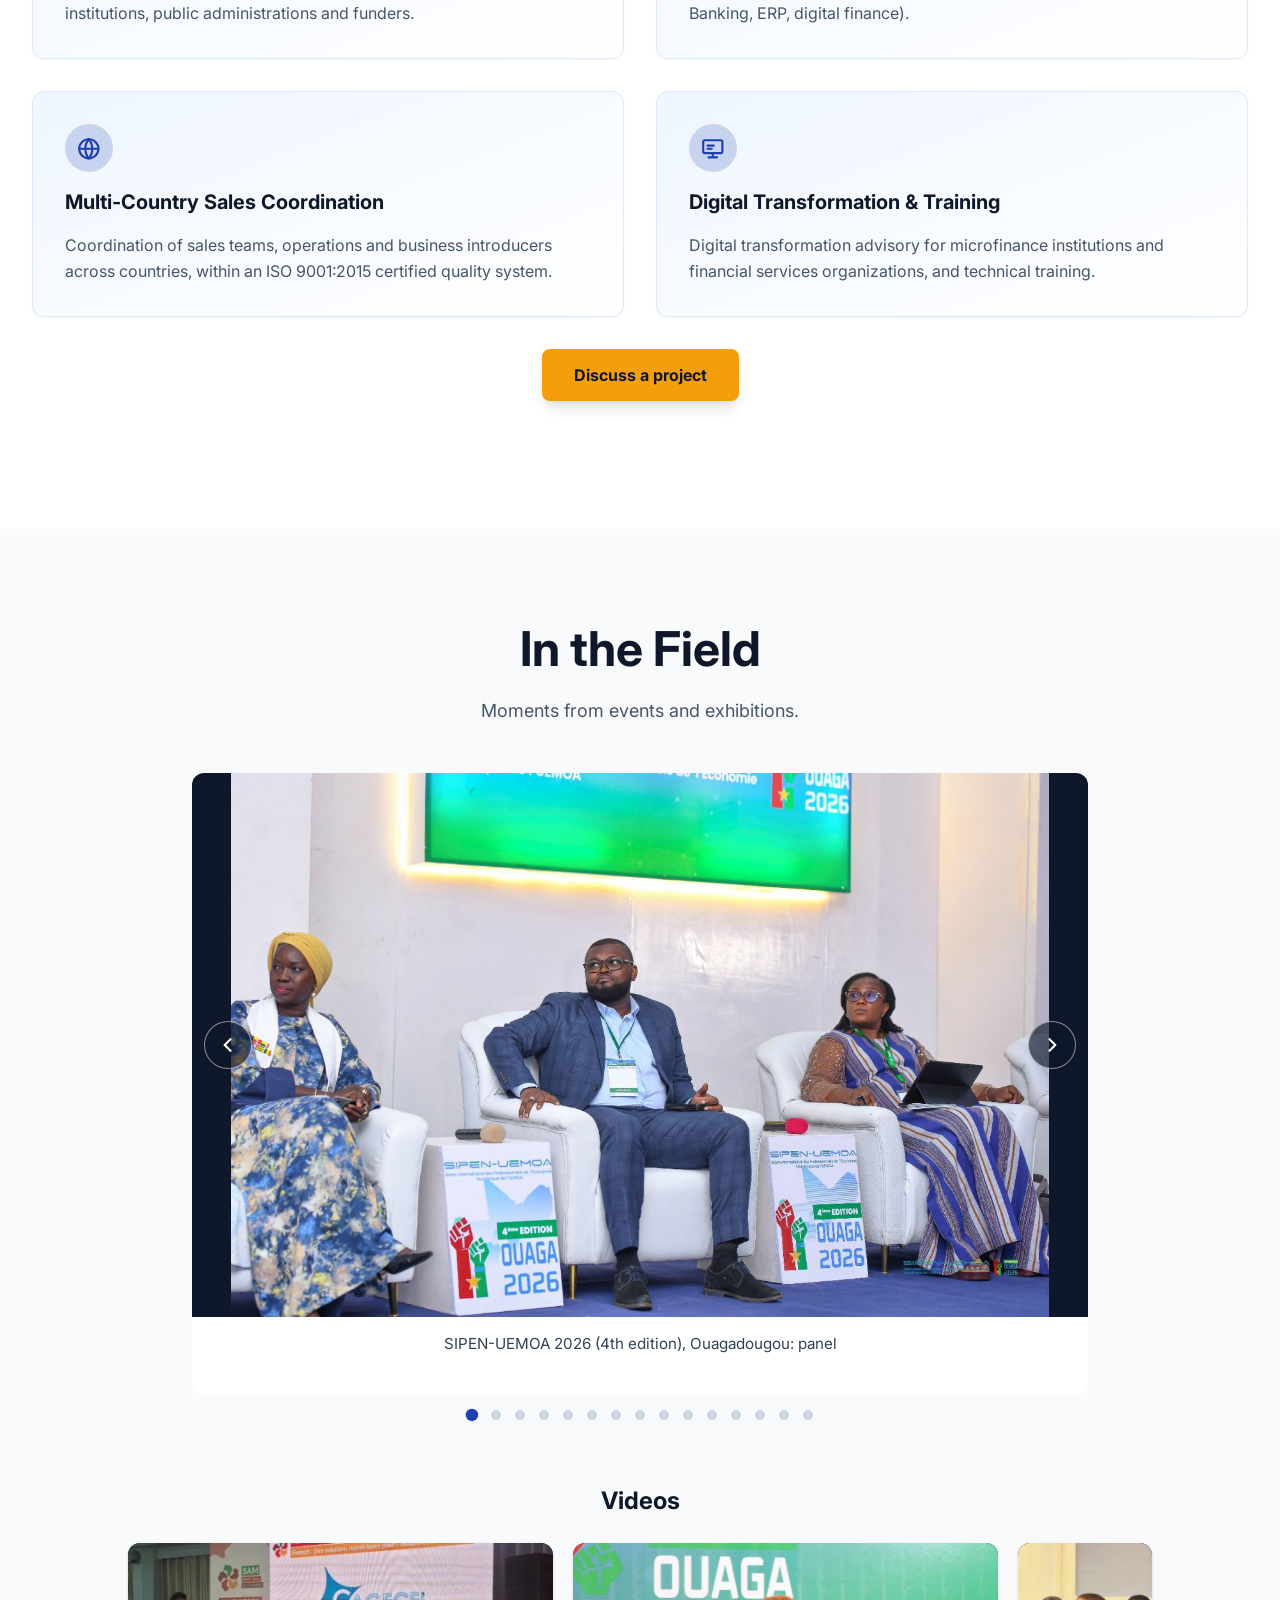
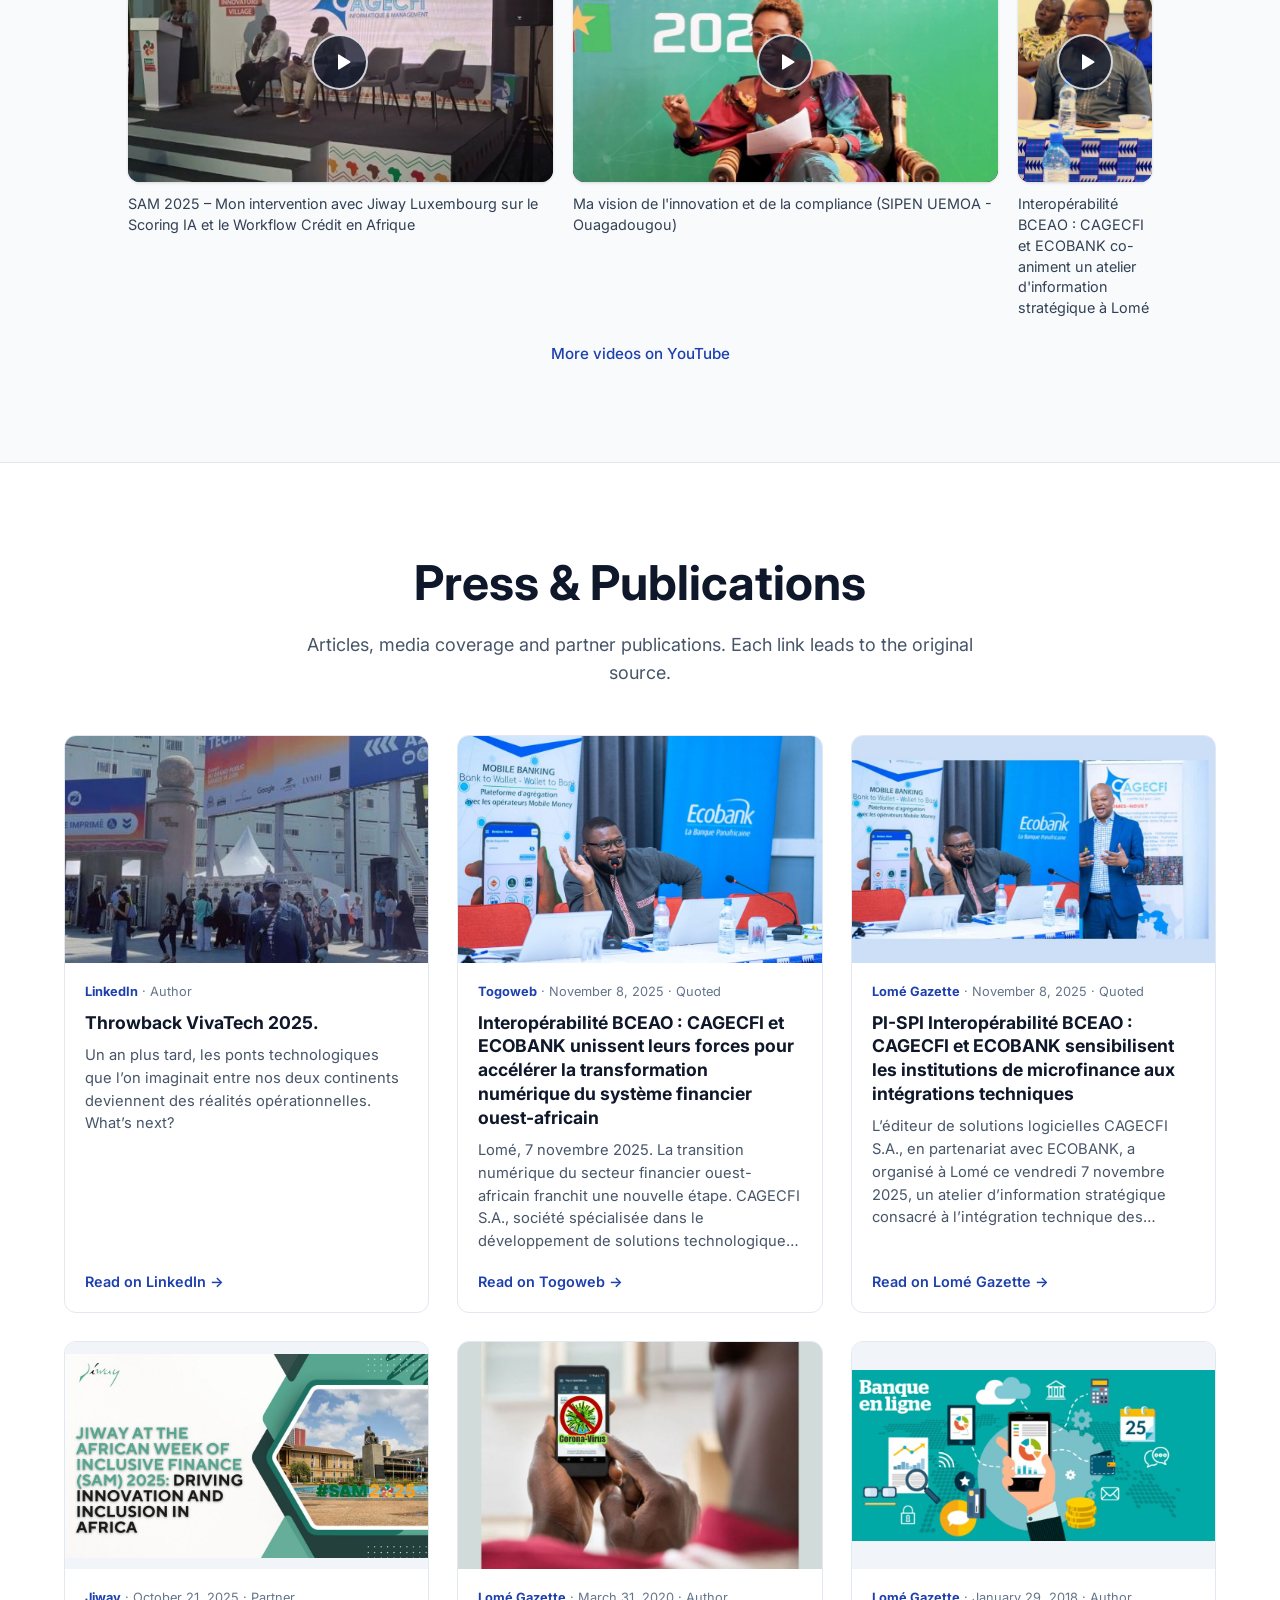
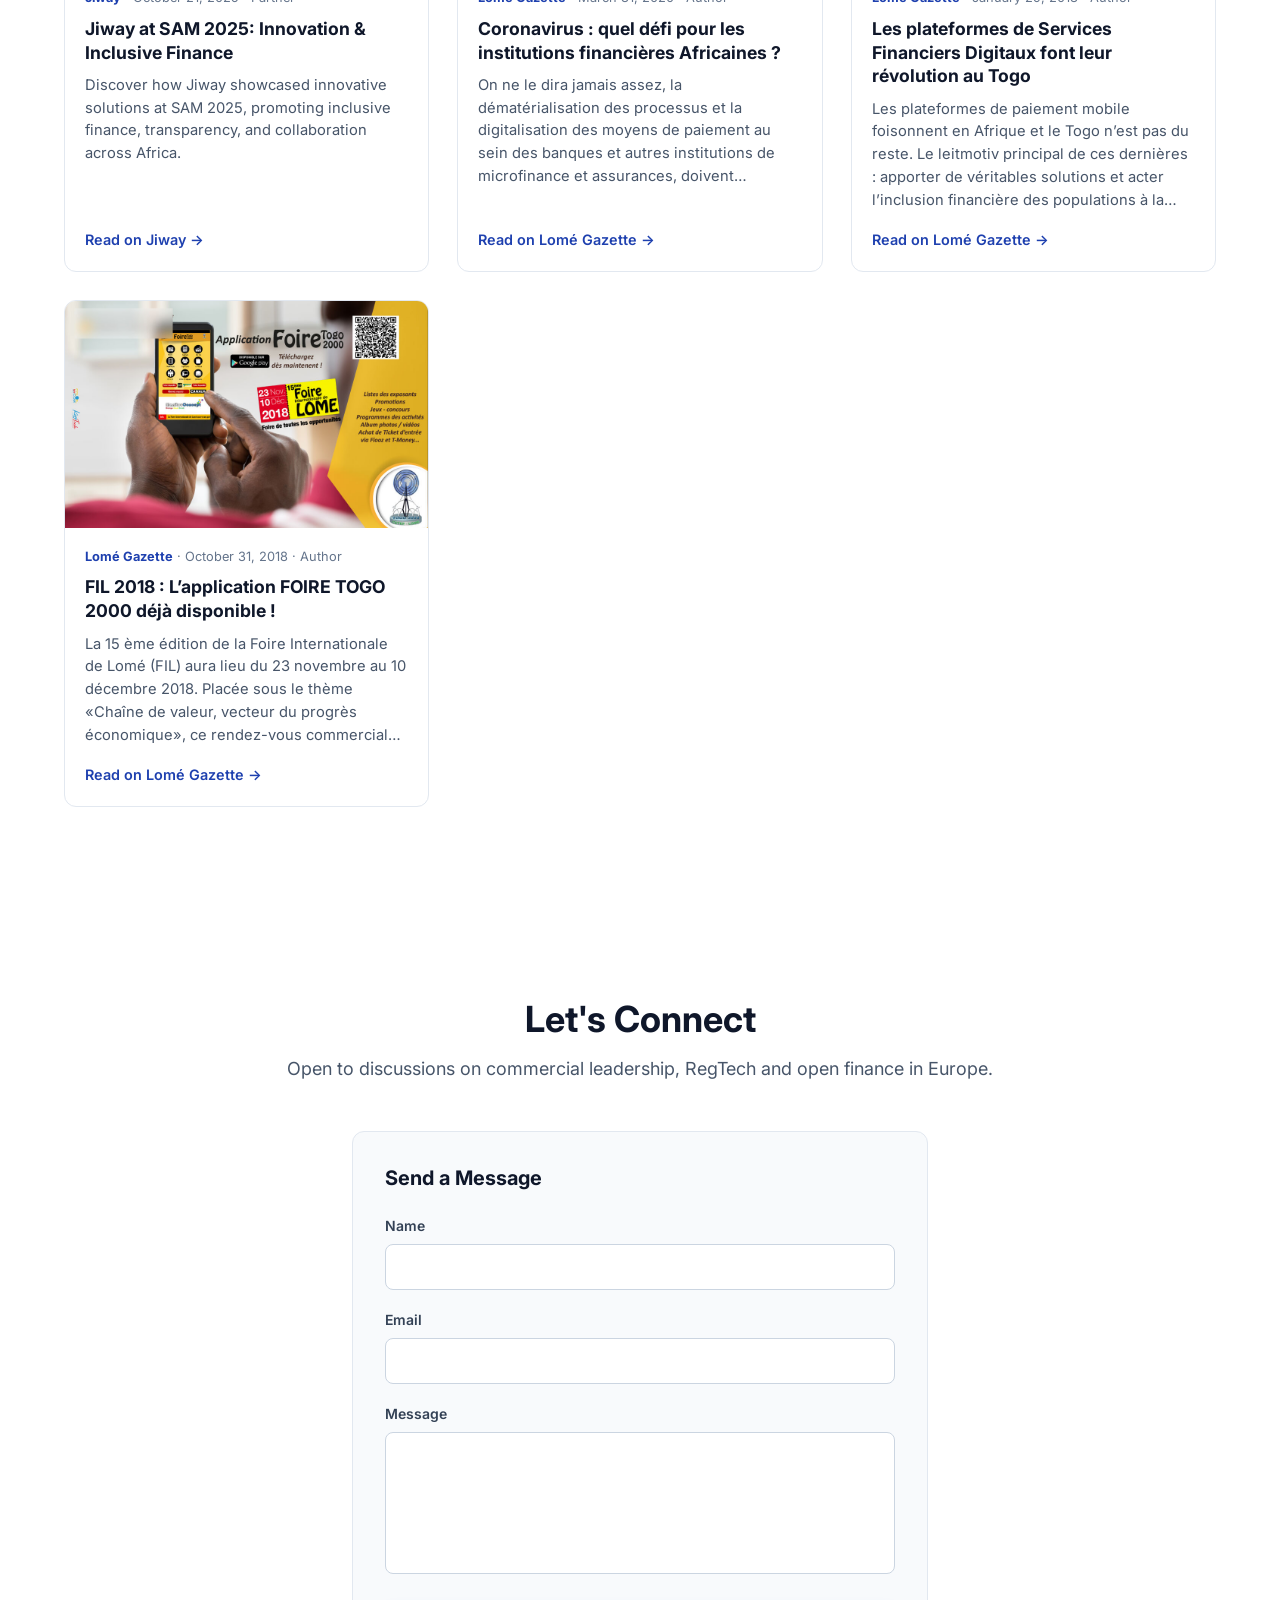
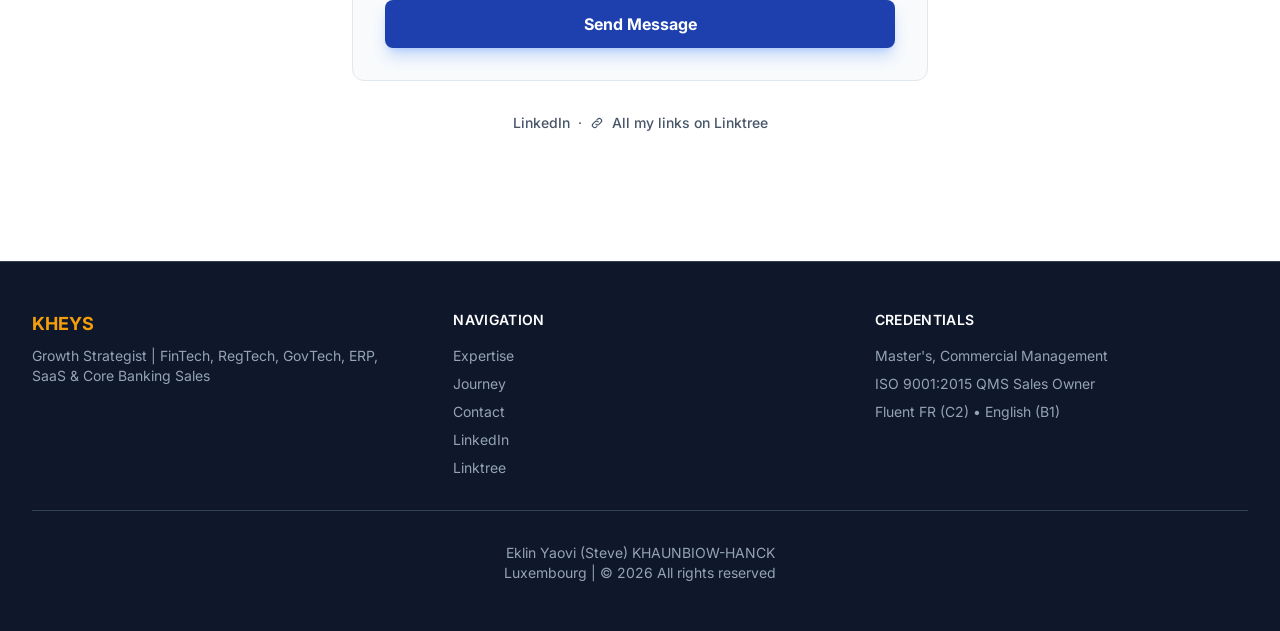
==== commit 1ea0c187: "Accessibilité : libellés du formulaire, repère main, ordre des titres, bouton menu, contraste pied d" ====
--- a/index.html
+++ b/index.html
@@ -123,9 +123,11 @@
         .gal-nav:hover { background: rgba(15,23,42,0.85); }
         .gal-prev { left: 0.75rem; }
         .gal-next { right: 0.75rem; }
-        .gal-dots { display: flex; justify-content: center; gap: 0.5rem; padding-top: 1rem; }
-        .gal-dot { width: 0.65rem; height: 0.65rem; border-radius: 9999px; border: 0; background: #cbd5e1; cursor: pointer; padding: 0; }
-        .gal-dot[aria-current="true"] { background: #1e40af; transform: scale(1.25); }
+        .gal-dots { display: flex; flex-wrap: wrap; justify-content: center; gap: 0; padding-top: 0.5rem; }
+        @media (max-width: 639px) { .gal-dots { max-width: 12rem; margin: 0 auto; } }
+        .gal-dot { position: relative; width: 1.5rem; height: 1.5rem; border: 0; background: transparent; cursor: pointer; padding: 0; }
+        .gal-dot::before { content: ""; position: absolute; inset: 0.425rem; border-radius: 9999px; background: #cbd5e1; }
+        .gal-dot[aria-current="true"]::before { background: #1e40af; transform: scale(1.25); }
         @media (prefers-reduced-motion: reduce) { .gal-track { scroll-behavior: auto; } }
         .vid { max-width: 64rem; margin: 3.5rem auto 0; }
         .vid-h { text-align: center; font-size: 1.5rem; font-weight: 700; color: #0f172a; margin-bottom: 1.5rem; }
@@ -238,7 +240,7 @@
                     </a>
                 </div>
                 <div class="nav-m">
-                    <button id="mobile-menu-btn" class="text-slate-600 hover:text-brand-primary focus:outline-none">
+                    <button id="mobile-menu-btn" type="button" aria-label="Menu" aria-controls="mobile-menu" aria-expanded="false" class="text-slate-600 hover:text-brand-primary focus:outline-none">
                         <svg class="ico text-2xl" viewBox="0 0 24 24" fill="none" stroke="currentColor" stroke-width="2" stroke-linecap="round" stroke-linejoin="round" aria-hidden="true" focusable="false"><path d="M4 6h16M4 12h16M4 18h16"/></svg>
                     </button>
                 </div>
@@ -261,6 +263,7 @@
     </nav>
 
     <!-- HERO SECTION -->
+    <main id="main">
     <section class="hero-bg min-h-screen flex items-center pt-16 relative overflow-hidden">
         <div class="absolute top-0 right-0 w-1/2 h-full bg-white/5 skew-x-12 pointer-events-none"></div>
         
@@ -354,7 +357,7 @@
                         <div class="w-24 h-24 rounded-full bg-brand-accent/20 border-2 border-brand-accent mb-4 flex items-center justify-center">
                             <svg class="ico text-4xl text-brand-accent" viewBox="0 0 24 24" fill="none" stroke="currentColor" stroke-width="2" stroke-linecap="round" stroke-linejoin="round" aria-hidden="true" focusable="false"><rect x="3" y="7" width="18" height="13" rx="2"/><path d="M9 7V5a2 2 0 0 1 2-2h2a2 2 0 0 1 2 2v2M3 13h18"/></svg>
                         </div>
-                        <h3 class="text-xl font-bold text-white mb-2">Chief Commercial Officer</h3>
+                        <h2 class="text-xl font-bold text-white mb-2">Chief Commercial Officer</h2>
                         <p class="text-slate-300 text-sm mb-4" data-lang="en">RegTech & Core Banking Solutions</p>
                         <p class="text-slate-300 text-sm mb-4" data-lang="fr">Solutions RegTech & Core Banking</p>
                         <div class="w-full border-t border-slate-600 pt-4 mt-4">
@@ -929,19 +932,19 @@
                     <form id="contact-form" action="https://formspree.io/f/mvkgnvwa" method="POST" class="space-y-5">
                         <input type="text" name="_gotcha" tabindex="-1" autocomplete="off" aria-hidden="true" style="position:absolute;left:-9999px;width:1px;height:1px;opacity:0">
                         <div>
-                            <label class="block text-sm font-semibold text-slate-700 mb-2" data-lang="en">Name</label>
-                            <label class="block text-sm font-semibold text-slate-700 mb-2" data-lang="fr">Nom</label>
-                            <input type="text" name="name" required class="w-full px-4 py-2.5 bg-white border border-slate-300 rounded-lg focus:outline-none focus:ring-2 focus:ring-brand-primary focus:border-transparent transition">
+                            <label for="f-name" class="block text-sm font-semibold text-slate-700 mb-2" data-lang="en">Name</label>
+                            <label for="f-name" class="block text-sm font-semibold text-slate-700 mb-2" data-lang="fr">Nom</label>
+                            <input type="text" name="name" id="f-name" aria-label="Name" required class="w-full px-4 py-2.5 bg-white border border-slate-300 rounded-lg focus:outline-none focus:ring-2 focus:ring-brand-primary focus:border-transparent transition">
                         </div>
                         <div>
-                            <label class="block text-sm font-semibold text-slate-700 mb-2" data-lang="en">Email</label>
-                            <label class="block text-sm font-semibold text-slate-700 mb-2" data-lang="fr">E-mail</label>
-                            <input type="email" name="email" required class="w-full px-4 py-2.5 bg-white border border-slate-300 rounded-lg focus:outline-none focus:ring-2 focus:ring-brand-primary focus:border-transparent transition">
+                            <label for="f-email" class="block text-sm font-semibold text-slate-700 mb-2" data-lang="en">Email</label>
+                            <label for="f-email" class="block text-sm font-semibold text-slate-700 mb-2" data-lang="fr">E-mail</label>
+                            <input type="email" name="email" id="f-email" aria-label="Email" required class="w-full px-4 py-2.5 bg-white border border-slate-300 rounded-lg focus:outline-none focus:ring-2 focus:ring-brand-primary focus:border-transparent transition">
                         </div>
                         <div>
-                            <label class="block text-sm font-semibold text-slate-700 mb-2" data-lang="en">Message</label>
-                            <label class="block text-sm font-semibold text-slate-700 mb-2" data-lang="fr">Message</label>
-                            <textarea name="message" rows="5" required class="w-full px-4 py-2.5 bg-white border border-slate-300 rounded-lg focus:outline-none focus:ring-2 focus:ring-brand-primary focus:border-transparent transition resize-none"></textarea>
+                            <label for="f-message" class="block text-sm font-semibold text-slate-700 mb-2" data-lang="en">Message</label>
+                            <label for="f-message" class="block text-sm font-semibold text-slate-700 mb-2" data-lang="fr">Message</label>
+                            <textarea name="message" id="f-message" aria-label="Message" rows="5" required class="w-full px-4 py-2.5 bg-white border border-slate-300 rounded-lg focus:outline-none focus:ring-2 focus:ring-brand-primary focus:border-transparent transition resize-none"></textarea>
                         </div>
                         <div id="form-error" role="alert" class="hidden bg-red-50 text-red-800 border-l-4 border-red-600 rounded p-3 text-sm">
                             <span data-lang="en">Sending failed. Please try again in a moment.</span>
@@ -975,6 +978,7 @@
             </div>
         </div>
     </section>
+    </main>
 
     <!-- FOOTER -->
     <footer class="bg-brand-dark text-slate-400 py-12 border-t border-slate-700">
@@ -982,8 +986,8 @@
             <div class="grid md:grid-cols-3 gap-12 mb-8">
                 <div>
                     <p class="text-brand-accent font-bold text-lg mb-2">KHEYS</p>
-                    <p class="text-sm text-slate-500" data-lang="en">Growth Strategist | FinTech, RegTech, GovTech, ERP, SaaS & Core Banking Sales</p>
-                    <p class="text-sm text-slate-500" data-lang="fr">Stratège de Croissance | Ventes FinTech, RegTech, GovTech, ERP, SaaS & Core Banking</p>
+                    <p class="text-sm text-slate-400" data-lang="en">Growth Strategist | FinTech, RegTech, GovTech, ERP, SaaS & Core Banking Sales</p>
+                    <p class="text-sm text-slate-400" data-lang="fr">Stratège de Croissance | Ventes FinTech, RegTech, GovTech, ERP, SaaS & Core Banking</p>
                 </div>
                 <div>
                     <p class="text-white font-semibold text-sm mb-4 uppercase tracking-wide" data-lang="en">Navigation</p>
@@ -1011,7 +1015,7 @@
                 </div>
             </div>
             <div class="border-t border-slate-700 pt-8 text-center">
-                <p class="text-slate-500 text-sm">
+                <p class="text-slate-400 text-sm">
                     Eklin Yaovi (Steve) KHAUNBIOW-HANCK<br>
                     Luxembourg | © 2026 All rights reserved
                 </p>
@@ -1039,6 +1043,12 @@
 
         function updateLangButton(lang) {
             langToggle.textContent = lang === 'en' ? 'FR' : 'EN';
+            const names = { en: { 'f-name': 'Name', 'f-email': 'Email', 'f-message': 'Message', menu: 'Menu' },
+                            fr: { 'f-name': 'Nom', 'f-email': 'E-mail', 'f-message': 'Message', menu: 'Menu' } }[lang];
+            Object.keys(names).forEach(id => {
+                const el = id === 'menu' ? document.getElementById('mobile-menu-btn') : document.getElementById(id);
+                if (el) el.setAttribute('aria-label', names[id]);
+            });
         }
 
         // Mobile menu toggle
@@ -1047,6 +1057,7 @@
 
         mobileMenuBtn?.addEventListener('click', () => {
             mobileMenu.classList.toggle('hidden');
+            mobileMenuBtn.setAttribute('aria-expanded', String(!mobileMenu.classList.contains('hidden')));
         });
 
         // Fade-in animation on scroll
@@ -1192,5 +1203,6 @@
             });
         })();
     </script>
+    <!-- Cloudflare Web Analytics --><script type='module' src='https://static.cloudflareinsights.com/beacon.min.js' data-cf-beacon='{"token": "a43772fa8e0742b1b96c9eb2031b88ae"}'></script><!-- End Cloudflare Web Analytics -->
 </body>
 </html>
